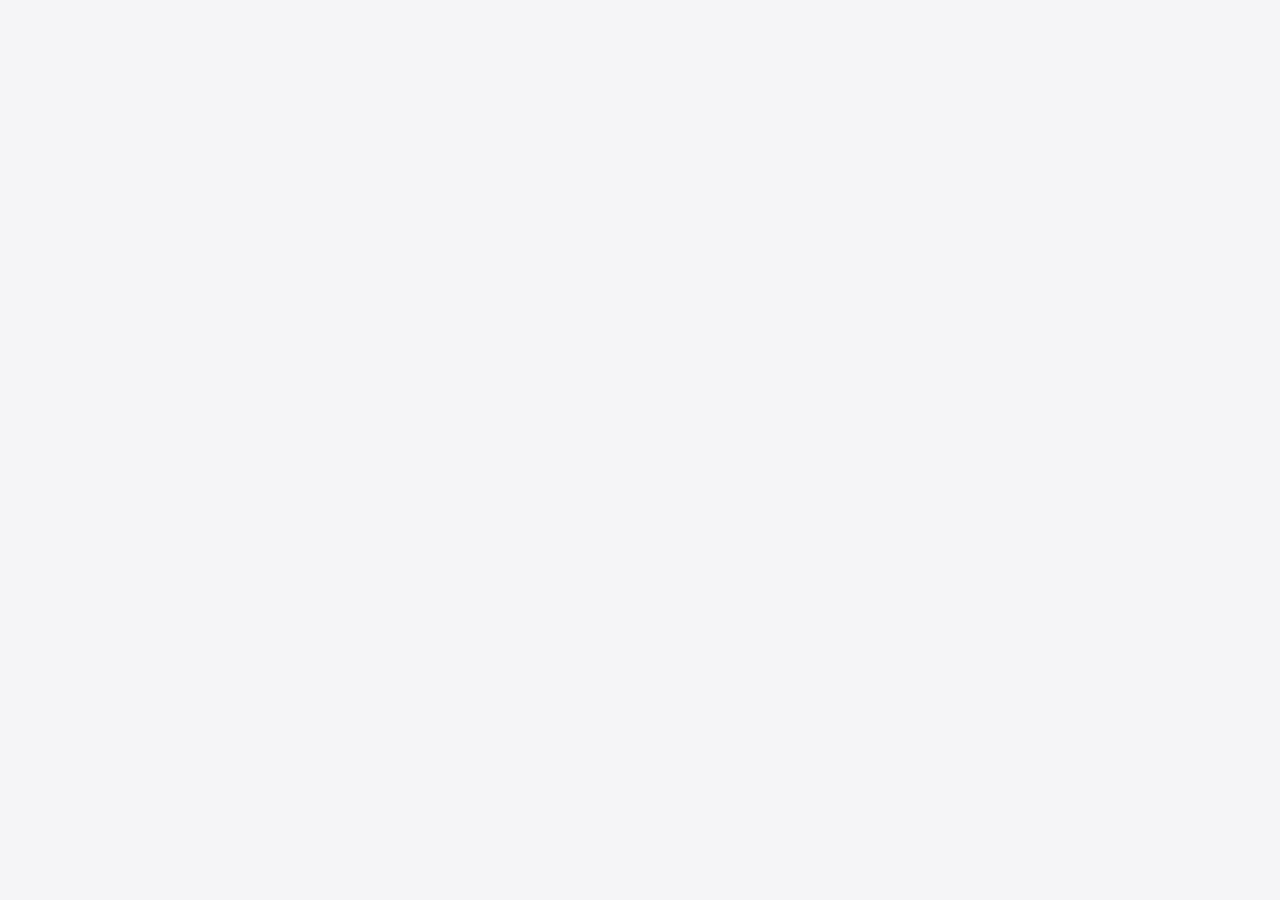
==== index.html @ ac8fd66a "Create index.html" ====
<!DOCTYPE html>
<html lang="ru">

<head>
  <meta charset="UTF-8">
  <meta name="viewport" content="width=device-width, initial-scale=1.0">
  <title>Коттеджные поселки</title>
  <link rel="stylesheet" href="styles.css">
</head>
<body>
  <header class="header">

  </header>
</body>
</html>
---- styles.css ----
@charset "UTF-8";
/*! normalize.css v8.0.1 | MIT License | github.com/necolas/normalize.css */
/* Document
   ========================================================================== */
/**
 * 1. Correct the line height in all browsers.
 * 2. Prevent adjustments of font size after orientation changes in iOS.
 */
html {
  line-height: 1.15; /* 1 */
  -webkit-text-size-adjust: 100%; /* 2 */
}

/* Sections
   ========================================================================== */
/**
 * Remove the margin in all browsers.
 */
body {
  margin: 0;
}

/**
 * Render the `main` element consistently in IE.
 */
main {
  display: block;
}

/**
 * Correct the font size and margin on `h1` elements within `section` and
 * `article` contexts in Chrome, Firefox, and Safari.
 */
h1 {
  font-size: 2em;
  margin: 0.67em 0;
}

/* Grouping content
   ========================================================================== */
/**
 * 1. Add the correct box sizing in Firefox.
 * 2. Show the overflow in Edge and IE.
 */
hr {
  box-sizing: content-box; /* 1 */
  height: 0; /* 1 */
  overflow: visible; /* 2 */
}

/**
 * 1. Correct the inheritance and scaling of font size in all browsers.
 * 2. Correct the odd `em` font sizing in all browsers.
 */
pre {
  font-family: monospace, monospace; /* 1 */
  font-size: 1em; /* 2 */
}

/* Text-level semantics
   ========================================================================== */
/**
 * Remove the gray background on active links in IE 10.
 */
a {
  background-color: transparent;
}

/**
 * 1. Remove the bottom border in Chrome 57-
 * 2. Add the correct text decoration in Chrome, Edge, IE, Opera, and Safari.
 */
abbr[title] {
  border-bottom: none; /* 1 */
  text-decoration: underline; /* 2 */
  -webkit-text-decoration: underline dotted;
  text-decoration: underline dotted; /* 2 */
}

/**
 * Add the correct font weight in Chrome, Edge, and Safari.
 */
b,
strong {
  font-weight: bolder;
}

/**
 * 1. Correct the inheritance and scaling of font size in all browsers.
 * 2. Correct the odd `em` font sizing in all browsers.
 */
code,
kbd,
samp {
  font-family: monospace, monospace; /* 1 */
  font-size: 1em; /* 2 */
}

/**
 * Add the correct font size in all browsers.
 */
small {
  font-size: 80%;
}

/**
 * Prevent `sub` and `sup` elements from affecting the line height in
 * all browsers.
 */
sub,
sup {
  font-size: 75%;
  line-height: 0;
  position: relative;
  vertical-align: baseline;
}

sub {
  bottom: -0.25em;
}

sup {
  top: -0.5em;
}

/* Embedded content
   ========================================================================== */
/**
 * Remove the border on images inside links in IE 10.
 */
img {
  border-style: none;
}

/* Forms
   ========================================================================== */
/**
 * 1. Change the font styles in all browsers.
 * 2. Remove the margin in Firefox and Safari.
 */
button,
input,
optgroup,
select,
textarea {
  font-family: inherit; /* 1 */
  font-size: 100%; /* 1 */
  line-height: 1.15; /* 1 */
  margin: 0; /* 2 */
}

/**
 * Show the overflow in IE.
 * 1. Show the overflow in Edge.
 */
button,
input { /* 1 */
  overflow: visible;
}

/**
 * Remove the inheritance of text transform in Edge, Firefox, and IE.
 * 1. Remove the inheritance of text transform in Firefox.
 */
button,
select { /* 1 */
  text-transform: none;
}

/**
 * Correct the inability to style clickable types in iOS and Safari.
 */
button,
[type=button],
[type=reset],
[type=submit] {
  -webkit-appearance: button;
}

/**
 * Remove the inner border and padding in Firefox.
 */
button::-moz-focus-inner,
[type=button]::-moz-focus-inner,
[type=reset]::-moz-focus-inner,
[type=submit]::-moz-focus-inner {
  border-style: none;
  padding: 0;
}

/**
 * Restore the focus styles unset by the previous rule.
 */
button:-moz-focusring,
[type=button]:-moz-focusring,
[type=reset]:-moz-focusring,
[type=submit]:-moz-focusring {
  outline: 1px dotted ButtonText;
}

/**
 * Correct the padding in Firefox.
 */
fieldset {
  padding: 0.35em 0.75em 0.625em;
}

/**
 * 1. Correct the text wrapping in Edge and IE.
 * 2. Correct the color inheritance from `fieldset` elements in IE.
 * 3. Remove the padding so developers are not caught out when they zero out
 *    `fieldset` elements in all browsers.
 */
legend {
  box-sizing: border-box; /* 1 */
  color: inherit; /* 2 */
  display: table; /* 1 */
  max-width: 100%; /* 1 */
  padding: 0; /* 3 */
  white-space: normal; /* 1 */
}

/**
 * Add the correct vertical alignment in Chrome, Firefox, and Opera.
 */
progress {
  vertical-align: baseline;
}

/**
 * Remove the default vertical scrollbar in IE 10+.
 */
textarea {
  overflow: auto;
}

/**
 * 1. Add the correct box sizing in IE 10.
 * 2. Remove the padding in IE 10.
 */
[type=checkbox],
[type=radio] {
  box-sizing: border-box; /* 1 */
  padding: 0; /* 2 */
}

/**
 * Correct the cursor style of increment and decrement buttons in Chrome.
 */
[type=number]::-webkit-inner-spin-button,
[type=number]::-webkit-outer-spin-button {
  height: auto;
}

/**
 * 1. Correct the odd appearance in Chrome and Safari.
 * 2. Correct the outline style in Safari.
 */
[type=search] {
  -webkit-appearance: textfield; /* 1 */
  outline-offset: -2px; /* 2 */
}

/**
 * Remove the inner padding in Chrome and Safari on macOS.
 */
[type=search]::-webkit-search-decoration {
  -webkit-appearance: none;
}

/**
 * 1. Correct the inability to style clickable types in iOS and Safari.
 * 2. Change font properties to `inherit` in Safari.
 */
::-webkit-file-upload-button {
  -webkit-appearance: button; /* 1 */
  font: inherit; /* 2 */
}

/* Interactive
   ========================================================================== */
/*
 * Add the correct display in Edge, IE 10+, and Firefox.
 */
details {
  display: block;
}

/*
 * Add the correct display in all browsers.
 */
summary {
  display: list-item;
}

/* Misc
   ========================================================================== */
/**
 * Add the correct display in IE 10+.
 */
template {
  display: none;
}

/**
 * Add the correct display in IE 10.
 */
[hidden] {
  display: none;
}

/* Century Gothic */
@font-face {
  font-family: "Century Gothic";
  src: url("../fonts/CenturyGothic/CenturyGothic.eot");
  src: local("Century Gothic"), local("CenturyGothic"), url("../fonts/CenturyGothic/CenturyGothic.woff2") format("woff2"), url("../fonts/CenturyGothic/CenturyGothic.woff") format("woff");
  font-weight: normal;
  font-style: normal;
}
@font-face {
  font-family: "Century Gothic";
  src: url("../fonts/CenturyGothic/CenturyGothic-Bold.eot");
  src: local("Century Gothic Bold"), local("CenturyGothic-Bold"), url("../fonts/CenturyGothic/CenturyGothic-Bold.woff2") format("woff2"), url("../fonts/CenturyGothic/CenturyGothic-Bold.woff") format("woff");
  font-weight: bold;
  font-style: normal;
}
@font-face {
  font-family: "Century Gothic";
  src: url("../fonts/CenturyGothic/CenturyGothic-BoldItalic.eot");
  src: local("Century Gothic Bold Italic"), local("CenturyGothic-BoldItalic"), url("../fonts/CenturyGothic/CenturyGothic-BoldItalic.woff2") format("woff2"), url("../fonts/CenturyGothic/CenturyGothic-BoldItalic.woff") format("woff");
  font-weight: bold;
  font-style: italic;
}
@font-face {
  font-family: "Century Gothic";
  src: url("../fonts/CenturyGothic/CenturyGothic-Italic.eot");
  src: local("Century Gothic Italic"), local("CenturyGothic-Italic"), url("../fonts/CenturyGothic/CenturyGothic-Italic.woff2") format("woff2"), url("../fonts/CenturyGothic/CenturyGothic-Italic.woff") format("woff");
  font-weight: normal;
  font-style: italic;
}
/* Inter */
@font-face {
  font-family: "Inter";
  src: url("../fonts/Inter/Inter-BoldItalic.eot");
  src: local("Inter Bold Italic"), local("Inter-BoldItalic"), url("../fonts/Inter/Inter-BoldItalic.woff2") format("woff2"), url("../fonts/Inter/Inter-BoldItalic.woff") format("woff");
  font-weight: bold;
  font-style: italic;
}
@font-face {
  font-family: "Inter";
  src: url("../fonts/Inter/Inter-MediumItalic.eot");
  src: local("Inter Medium Italic"), local("Inter-MediumItalic"), url("../fonts/Inter/Inter-MediumItalic.woff2") format("woff2"), url("../fonts/Inter/Inter-MediumItalic.woff") format("woff");
  font-weight: 500;
  font-style: italic;
}
@font-face {
  font-family: "Inter";
  src: url("../fonts/Inter/Inter-ThinItalicBETA.eot");
  src: local("Inter Thin Italic BETA"), local("Inter-ThinItalicBETA"), url("../fonts/Inter/Inter-ThinItalicBETA.woff2") format("woff2"), url("../fonts/Inter/Inter-ThinItalicBETA.woff") format("woff");
  font-weight: 100;
  font-style: italic;
}
@font-face {
  font-family: "Inter";
  src: url("../fonts/Inter/Inter-Regular.eot");
  src: local("Inter Regular"), local("Inter-Regular"), url("../fonts/Inter/Inter-Regular.woff2") format("woff2"), url("../fonts/Inter/Inter-Regular.woff") format("woff");
  font-weight: normal;
  font-style: normal;
}
@font-face {
  font-family: "Inter";
  src: url("../fonts/Inter/Inter-Black.eot");
  src: local("Inter Black"), local("Inter-Black"), url("../fonts/Inter/Inter-Black.woff2") format("woff2"), url("../fonts/Inter/Inter-Black.woff") format("woff");
  font-weight: 900;
  font-style: normal;
}
@font-face {
  font-family: "Inter";
  src: url("../fonts/Inter/Inter-BlackItalic.eot");
  src: local("Inter Black Italic"), local("Inter-BlackItalic"), url("../fonts/Inter/Inter-BlackItalic.woff2") format("woff2"), url("../fonts/Inter/Inter-BlackItalic.woff") format("woff");
  font-weight: 900;
  font-style: italic;
}
@font-face {
  font-family: "Inter";
  src: url("../fonts/Inter/Inter-LightBETA.eot");
  src: local("Inter Light BETA"), local("Inter-LightBETA"), url("../fonts/Inter/Inter-LightBETA.woff2") format("woff2"), url("../fonts/Inter/Inter-LightBETA.woff") format("woff");
  font-weight: 300;
  font-style: normal;
}
@font-face {
  font-family: "Inter";
  src: url("../fonts/Inter/Inter-SemiBold.eot");
  src: local("Inter Semi Bold"), local("Inter-SemiBold"), url("../fonts/Inter/Inter-SemiBold.woff2") format("woff2"), url("../fonts/Inter/Inter-SemiBold.woff") format("woff");
  font-weight: 600;
  font-style: normal;
}
@font-face {
  font-family: "Inter";
  src: url("../fonts/Inter/Inter-ExtraBoldItalic.eot");
  src: local("Inter Extra Bold Italic"), local("Inter-ExtraBoldItalic"), url("../fonts/Inter/Inter-ExtraBoldItalic.woff2") format("woff2"), url("../fonts/Inter/Inter-ExtraBoldItalic.woff") format("woff");
  font-weight: 800;
  font-style: italic;
}
@font-face {
  font-family: "Inter";
  src: url("../fonts/Inter/Inter-Bold.eot");
  src: local("Inter Bold"), local("Inter-Bold"), url("../fonts/Inter/Inter-Bold.woff2") format("woff2"), url("../fonts/Inter/Inter-Bold.woff") format("woff");
  font-weight: bold;
  font-style: normal;
}
@font-face {
  font-family: "Inter";
  src: url("../fonts/Inter/Inter-ExtraLightItalicBETA.eot");
  src: local("Inter Extra Light Italic BETA"), local("Inter-ExtraLightItalicBETA"), url("../fonts/Inter/Inter-ExtraLightItalicBETA.woff2") format("woff2"), url("../fonts/Inter/Inter-ExtraLightItalicBETA.woff") format("woff");
  font-weight: 200;
  font-style: italic;
}
@font-face {
  font-family: "Inter";
  src: url("../fonts/Inter/Inter-ExtraLightBETA.eot");
  src: local("Inter Extra Light BETA"), local("Inter-ExtraLightBETA"), url("../fonts/Inter/Inter-ExtraLightBETA.woff2") format("woff2"), url("../fonts/Inter/Inter-ExtraLightBETA.woff") format("woff");
  font-weight: 200;
  font-style: normal;
}
@font-face {
  font-family: "Inter";
  src: url("../fonts/Inter/Inter-ExtraBold.eot");
  src: local("Inter Extra Bold"), local("Inter-ExtraBold"), url("../fonts/Inter/Inter-ExtraBold.woff2") format("woff2"), url("../fonts/Inter/Inter-ExtraBold.woff") format("woff");
  font-weight: 800;
  font-style: normal;
}
@font-face {
  font-family: "Inter";
  src: url("../fonts/Inter/Inter-ThinBETA.eot");
  src: local("Inter Thin BETA"), local("Inter-ThinBETA"), url("../fonts/Inter/Inter-ThinBETA.woff2") format("woff2"), url("../fonts/Inter/Inter-ThinBETA.woff") format("woff");
  font-weight: 100;
  font-style: normal;
}
@font-face {
  font-family: "Inter";
  src: url("../fonts/Inter/Inter-LightItalicBETA.eot");
  src: local("Inter Light Italic BETA"), local("Inter-LightItalicBETA"), url("../fonts/Inter/Inter-LightItalicBETA.woff2") format("woff2"), url("../fonts/Inter/Inter-LightItalicBETA.woff") format("woff");
  font-weight: 300;
  font-style: italic;
}
@font-face {
  font-family: "Inter";
  src: url("../fonts/Inter/Inter-Italic.eot");
  src: local("Inter Italic"), local("Inter-Italic"), url("../fonts/Inter/Inter-Italic.woff2") format("woff2"), url("../fonts/Inter/Inter-Italic.woff") format("woff");
  font-weight: normal;
  font-style: italic;
}
@font-face {
  font-family: "Inter";
  src: url("../fonts/Inter/Inter-SemiBoldItalic.eot");
  src: local("Inter Semi Bold Italic"), local("Inter-SemiBoldItalic"), url("../fonts/Inter/Inter-SemiBoldItalic.woff2") format("woff2"), url("../fonts/Inter/Inter-SemiBoldItalic.woff") format("woff");
  font-weight: 600;
  font-style: italic;
}
@font-face {
  font-family: "Inter";
  src: url("../fonts/Inter/Inter-Medium.eot");
  src: local("Inter Medium"), local("Inter-Medium"), url("../fonts/Inter/Inter-Medium.woff2") format("woff2"), url("../fonts/Inter/Inter-Medium.woff") format("woff");
  font-weight: 500;
  font-style: normal;
}
/* Roboto */
@font-face {
  font-family: "Roboto";
  src: url("../fonts/Roboto/Roboto-BlackItalic.eot");
  src: local("Roboto Black Italic"), local("Roboto-BlackItalic"), url("../fonts/Roboto/Roboto-BlackItalic.woff2") format("woff2"), url("../fonts/Roboto/Roboto-BlackItalic.woff") format("woff");
  font-weight: 900;
  font-style: italic;
}
@font-face {
  font-family: "Roboto";
  src: url("../fonts/Roboto/Roboto-Bold.eot");
  src: local("Roboto Bold"), local("Roboto-Bold"), url("../fonts/Roboto/Roboto-Bold.woff2") format("woff2"), url("../fonts/Roboto/Roboto-Bold.woff") format("woff");
  font-weight: bold;
  font-style: normal;
}
@font-face {
  font-family: "Roboto";
  src: url("../fonts/Roboto/Roboto-BoldItalic.eot");
  src: local("Roboto Bold Italic"), local("Roboto-BoldItalic"), url("../fonts/Roboto/Roboto-BoldItalic.woff2") format("woff2"), url("../fonts/Roboto/Roboto-BoldItalic.woff") format("woff");
  font-weight: bold;
  font-style: italic;
}
@font-face {
  font-family: "Roboto";
  src: url("../fonts/Roboto/Roboto-LightItalic.eot");
  src: local("Roboto Light Italic"), local("Roboto-LightItalic"), url("../fonts/Roboto/Roboto-LightItalic.woff2") format("woff2"), url("../fonts/Roboto/Roboto-LightItalic.woff") format("woff");
  font-weight: 300;
  font-style: italic;
}
@font-face {
  font-family: "Roboto";
  src: url("../fonts/Roboto/Roboto-Regular.eot");
  src: local("Roboto"), local("Roboto-Regular"), url("../fonts/Roboto/Roboto-Regular.woff2") format("woff2"), url("../fonts/Roboto/Roboto-Regular.woff") format("woff");
  font-weight: normal;
  font-style: normal;
}
@font-face {
  font-family: "Roboto";
  src: url("../fonts/Roboto/Roboto-ThinItalic.eot");
  src: local("Roboto Thin Italic"), local("Roboto-ThinItalic"), url("../fonts/Roboto/Roboto-ThinItalic.woff2") format("woff2"), url("../fonts/Roboto/Roboto-ThinItalic.woff") format("woff");
  font-weight: 100;
  font-style: italic;
}
@font-face {
  font-family: "Roboto";
  src: url("../fonts/Roboto/Roboto-Black.eot");
  src: local("Roboto Black"), local("Roboto-Black"), url("../fonts/Roboto/Roboto-Black.woff2") format("woff2"), url("../fonts/Roboto/Roboto-Black.woff") format("woff");
  font-weight: 900;
  font-style: normal;
}
@font-face {
  font-family: "Roboto";
  src: url("../fonts/Roboto/Roboto-MediumItalic.eot");
  src: local("Roboto Medium Italic"), local("Roboto-MediumItalic"), url("../fonts/Roboto/Roboto-MediumItalic.woff2") format("woff2"), url("../fonts/Roboto/Roboto-MediumItalic.woff") format("woff");
  font-weight: 500;
  font-style: italic;
}
@font-face {
  font-family: "Roboto";
  src: url("../fonts/Roboto/Roboto-Thin.eot");
  src: local("Roboto Thin"), local("Roboto-Thin"), url("../fonts/Roboto/Roboto-Thin.woff2") format("woff2"), url("../fonts/Roboto/Roboto-Thin.woff") format("woff");
  font-weight: 100;
  font-style: normal;
}
@font-face {
  font-family: "Roboto";
  src: url("../fonts/Roboto/Roboto-Light.eot");
  src: local("Roboto Light"), local("Roboto-Light"), url("../fonts/Roboto/Roboto-Light.woff2") format("woff2"), url("../fonts/Roboto/Roboto-Light.woff") format("woff");
  font-weight: 300;
  font-style: normal;
}
@font-face {
  font-family: "Roboto";
  src: url("../fonts/Roboto/Roboto-Italic.eot");
  src: local("Roboto Italic"), local("Roboto-Italic"), url("../fonts/Roboto/Roboto-Italic.woff2") format("woff2"), url("../fonts/Roboto/Roboto-Italic.woff") format("woff");
  font-weight: normal;
  font-style: italic;
}
@font-face {
  font-family: "Roboto";
  src: url("../fonts/Roboto/Roboto-Medium.eot");
  src: local("Roboto Medium"), local("Roboto-Medium"), url("../fonts/Roboto/Roboto-Medium.woff2") format("woff2"), url("../fonts/Roboto/Roboto-Medium.woff") format("woff");
  font-weight: 500;
  font-style: normal;
}
/* RobotoFlex */
@font-face {
  font-family: "Roboto Flex";
  src: url("../fonts/RobotoFlex/RobotoFlex-Regular.eot");
  src: local("Roboto Flex Regular"), local("RobotoFlex-Regular"), url("../fonts/RobotoFlex/RobotoFlex-Regular.woff2") format("woff2"), url("../fonts/RobotoFlex/RobotoFlex-Regular.woff") format("woff");
  font-weight: normal;
  font-style: normal;
  font-display: swap;
}
:root {
  --black: #050505;
  --black-2: #232323;
  --dark: #5d5d5d;
  --gray: #717171;
  --gray-2: #8c8c8c;
  --gray-3: #969696;
  --arrow: #d9d9d9;
  --background: #f5f5f7;
  --white: #fff;
  --green: #3c9939;
  --light-green: #46a642;
  --star: #fcaa34;
}

:root {
  --font-family: "Roboto Flex", sans-serif;
  --second-family: "Roboto", sans-serif;
  --third-family: "Inter", sans-serif;
  --font3: "Century Gothic", sans-serif;
}

.container {
  margin: 0 auto;
  padding: 0 15px;
  max-width: 1230px;
}

@media (max-width: 1024px) {
  .container {
    max-width: 854px;
  }
}
@media (max-width: 768px) {
  .container {
    max-width: 570px;
  }
}
@media (max-width: 450px) {
  .container {
    padding: 0 16px;
  }
}
html, body, div, span, object, iframe,
h1, h2, h3, h4, h5, h6, p, blockquote, pre,
abbr, address, cite, code,
del, dfn, em, img, ins, kbd, q, samp,
small, strong, sub, sup, var,
b, i,
dl, dt, dd, ol, ul, li,
fieldset, form, label, legend,
table, caption, tbody, tfoot, thead, tr, th, td,
article, aside, canvas, details, figcaption, figure,
footer, header, hgroup, menu, nav, section, summary,
time, mark, audio, video {
  margin: 0;
  padding: 0;
  border: 0;
  outline: 0;
  font-size: 100%;
  vertical-align: baseline;
  background: transparent;
  list-style: none;
}

body {
  line-height: 1;
}

article, aside, details, figcaption, figure,
footer, header, hgroup, menu, nav, section {
  display: block;
}

nav ul {
  list-style: none;
}

blockquote, q {
  quotes: none;
}

blockquote:before, blockquote:after,
q:before, q:after {
  content: "";
  content: none;
}

a {
  margin: 0;
  padding: 0;
  font-size: 100%;
  vertical-align: baseline;
  background: transparent;
  text-decoration: none;
  cursor: pointer;
}

button {
  padding: 0;
  margin: 0;
  outline: none;
  border: none;
  background-color: transparent;
  color: transparent;
  cursor: pointer;
}

/* change colours to suit your needs */
ins {
  background-color: #ff9;
  color: #000;
  text-decoration: none;
}

/* change colours to suit your needs */
mark {
  background-color: #ff9;
  color: #000;
  font-style: italic;
  font-weight: bold;
}

del {
  text-decoration: line-through;
}

abbr[title], dfn[title] {
  border-bottom: 1px dotted;
  cursor: help;
}

table {
  border-collapse: collapse;
  border-spacing: 0;
}

/* change border colour to suit your needs */
hr {
  display: block;
  height: 1px;
  border: 0;
  border-top: 1px solid #cccccc;
  margin: 1em 0;
  padding: 0;
}

input, select {
  vertical-align: middle;
  background-color: inherit;
  border: none;
}

::-webkit-scrollbar {
  width: 0;
}

html {
  box-sizing: border-box;
  height: 100%;
}

*,
*::before,
*::after {
  box-sizing: inherit;
}

body {
  position: relative;
  font-family: var(--font-family);
  background-color: var(--background);
}

img {
  max-width: 100%;
}

a {
  color: var(--black);
}

button {
  font-family: var(--font-family);
}

.btn-global {
  display: flex;
  justify-content: center;
  align-items: center;
  gap: 0px;
  gap: 8px;
  padding: 10px 20px;
  font-family: var(--font-family);
  font-weight: 500;
  font-size: 16px;
  line-height: 137%;
  border: 1px solid var(--green);
  border-radius: 8px;
  color: var(--white);
  background-color: var(--green);
  transition: all 0.3s ease-in-out;
}
.btn-global:hover {
  color: var(--green);
  background-color: var(--white);
}

.main-title {
  font-family: var(--font-family);
  font-weight: 600;
  font-size: 32px;
  line-height: 125%;
  color: var(--black);
}

.sectio-title {
  font-family: var(--font-family);
  font-weight: 600;
  font-size: 24px;
  line-height: 133%;
  color: var(--black-2);
}

.main-descr {
  font-family: var(--font-family);
  font-weight: 500;
  font-size: 18px;
  line-height: 144%;
  color: var(--black-2);
}

@media (max-width: 768px) {
  .main-title {
    font-size: 28px;
  }
}
.header {
  margin-bottom: 24px;
}

.header-top {
  padding: 7px 0;
  background-color: var(--black);
}
.header-top__content {
  display: flex;
  justify-content: space-between;
  align-items: center;
}
.header-top__link {
  display: flex;
  justify-content: center;
  align-items: center;
  gap: 8px;
  font-weight: 400;
  font-size: 12px;
  line-height: 138%;
  color: var(--arrow);
}
.header-top__link .span {
  color: var(--gray-3);
  opacity: 0.99;
}
.header-top__links {
  display: flex;
  justify-content: center;
  align-items: center;
  gap: 0px;
}
.header-top__social {
  display: flex;
  justify-content: center;
  align-items: center;
  gap: 12px;
  margin-right: 24px;
}
.header-top__tel {
  margin-right: 32px;
  font-weight: 500;
  font-size: 13px;
  line-height: 123%;
  color: var(--white);
}
.header-top__btn {
  padding: 4px 12px;
  border: none;
  font-weight: 500;
  font-size: 13px;
  line-height: 138%;
  color: var(--white);
  background-color: var(--black-2);
  opacity: 0.55;
}

.header-bottom {
  padding: 18px 0;
  background-color: var(--white);
}
.header-bottom__content {
  display: flex;
  justify-content: space-between;
  align-items: center;
}
.header-bottom__nav {
  display: flex;
  justify-content: center;
  align-items: center;
  gap: 0px;
}
.header-bottom__logo {
  margin-right: 32px;
}
.header-bottom__btn {
  margin-right: 24px;
}
.header-bottom__btn svg {
  stroke: var(--white);
  transition: all 0.3s ease-in-out;
}
.header-bottom__btn:hover svg {
  stroke: var(--green);
}
.header-bottom__links {
  display: flex;
  justify-content: center;
  align-items: center;
  gap: 21px;
}
.header-bottom__links a {
  font-weight: 500;
  font-size: 15px;
  line-height: 133%;
  color: var(--black);
}
.header-bottom__social {
  display: flex;
  justify-content: center;
  align-items: center;
  gap: 18px;
}
.header-bottom__social a {
  font-weight: 500;
  font-size: 15px;
  line-height: 133%;
  color: var(--black);
}

.header-mobile {
  display: none;
}

@media (max-width: 1100px) {
  .header-bottom__content {
    margin-bottom: 70px;
  }
  .header-bottom__nav {
    position: relative;
  }
  .header-bottom__btn {
    margin-right: 0;
  }
  .header-bottom__links {
    position: absolute;
    top: 78px;
    left: 0;
  }
  .header-bottom__links a {
    white-space: nowrap;
  }
}
@media (max-width: 1024px) {
  .header-top__links {
    position: relative;
    margin-bottom: 50px;
  }
  .header-top__tel {
    margin-right: 0;
  }
  .header-top__btn {
    position: absolute;
    top: 33px;
    right: 0;
  }
}
@media (max-width: 768px) {
  .header-top {
    display: none;
  }
  .header-bottom {
    display: none;
  }
  .header-mobile {
    display: block;
    padding: 15px 0;
    background-color: var(--white);
  }
  .header-mobile__content {
    display: flex;
    justify-content: space-between;
    align-items: center;
  }
  .header-mobile__btn {
    display: flex;
    justify-content: center;
    align-items: center;
    gap: 0px;
    padding: 6px 3px;
  }
  .header-mobile__logo {
    width: 130px;
    height: 30px;
  }
  .header-mobile__social {
    display: flex;
    justify-content: center;
    align-items: center;
    gap: 10px;
  }
}
@media (max-width: 450px) {
  .header {
    margin-bottom: 17px;
  }
}
.footer {
  padding-bottom: 162px;
}

.footer-content {
  padding: 52px 52px;
  border-radius: 20px;
  background-color: var(--white);
}
.footer-content__top {
  display: flex;
  flex-direction: row;
  justify-content: space-between;
  margin-bottom: 90px;
  gap: 62px;
}
.footer-content__link {
  font-weight: 500;
  font-size: 18px;
  line-height: 122%;
  color: var(--black);
}
.footer-content__links {
  display: flex;
}
.footer-content__columns {
  display: flex;
  gap: 99px;
  margin-right: 53px;
}
.footer-content__column {
  display: flex;
  flex-direction: column;
  gap: 28px;
}
.footer-content__column-link {
  font-weight: 400;
  font-size: 16px;
  line-height: 125%;
  color: var(--dark);
}
.footer-content__column-list {
  display: flex;
  flex-direction: column;
  gap: 8px;
}
.footer-content__column-item:first-child {
  margin-bottom: 6px;
}
.footer-content__nav {
  margin-right: 103px;
}
.footer-content__nav-list {
  display: flex;
  flex-direction: column;
  gap: 14px;
}
.footer-content__connection {
  width: 218px;
  margin-left: auto;
}
.footer-content__connection-tel {
  display: block;
  margin-bottom: 8px;
  font-weight: 600;
  font-size: 22px;
  line-height: 127%;
  color: var(--green);
}
.footer-content__connection-social {
  display: flex;
  justify-content: space-between;
  align-items: center;
  gap: 4px;
  margin-bottom: 18px;
}
.footer-content__connection-item__link {
  display: flex;
  justify-content: center;
  align-items: center;
  gap: 0px;
  gap: 8px;
  padding: 8px 12px;
  border-radius: 8px;
  font-weight: 400;
  font-size: 14px;
  line-height: 143%;
  color: var(--dark);
  background-color: var(--background);
}
.footer-content__address {
  display: flex;
  align-items: self-start;
  gap: 20px;
  font-weight: 400;
  font-size: 13px;
  line-height: 138%;
  color: var(--dark);
}
.footer-content__address svg {
  min-width: 16px;
}
.footer-content__bottom {
  display: flex;
  justify-content: space-between;
  align-items: center;
}
.footer-content__bottom-descr {
  font-weight: 400;
  font-size: 14px;
  line-height: 143%;
  color: var(--gray-3);
}
.footer-content__bottom-links {
  display: flex;
  justify-content: center;
  align-items: center;
  gap: 0px;
  gap: 24px;
}

@media (max-width: 1100px) {
  .footer-content__top {
    flex-direction: column;
    gap: 20px;
  }
  .footer-content__nav {
    margin-right: 0;
  }
}
@media (max-width: 768px) {
  .footer-content {
    padding: 24px 20px;
  }
  .footer-content__top {
    margin-bottom: 32px;
  }
  .footer-content__links {
    flex-direction: column;
    gap: 32px;
  }
  .footer-content__connection {
    width: 100%;
  }
  .footer-content__connection-social {
    display: grid;
    grid-template-columns: repeat(2, 1fr);
    gap: 8px;
  }
  .footer-content__bottom-descr.off {
    display: none;
  }
  .footer-content__bottom-links {
    flex-direction: column;
    align-items: start;
    gap: 2px;
  }
}
@media (max-width: 450px) {
  .footer {
    padding-bottom: 15px;
  }
  .footer-content__top {
    gap: 47px;
  }
  .footer-content__links {
    gap: 29px;
  }
  .footer-content__columns {
    gap: 62px;
    margin-right: 0;
  }
  .footer-content__column {
    gap: 32px;
  }
  .footer-content__address {
    font-size: 14px;
    line-height: 129%;
  }
}
.main-header {
  margin-bottom: 29px;
}
.main-header__nav {
  display: flex;
  align-items: center;
  gap: 10px;
  margin-bottom: 14px;
}
.main-header__nav-link {
  font-family: var(--font-family);
  font-weight: 400;
  font-size: 12px;
  line-height: 133%;
  color: var(--gray-2);
}
.main-header__nav-line {
  display: block;
  width: 10px;
  height: 1px;
  background-color: var(--arrow);
}
.main-header__title {
  margin-bottom: 32px;
}

.installmentPlan-hero {
  padding-bottom: 52px;
}
.installmentPlan-hero__container {
  padding: 102px 15px;
  border-radius: 20px;
  background-color: var(--white);
}
.installmentPlan-hero__descr {
  margin-bottom: 16px;
  font-weight: 400;
  font-size: 16px;
  line-height: 162%;
  text-align: center;
  color: var(--black-2);
}
.installmentPlan-hero__img {
  margin-bottom: 29px;
}
.installmentPlan-hero__trade {
  display: none;
}
.installmentPlan-hero__content {
  max-width: 530px;
  margin: auto;
}
.installmentPlan-hero__content-devices__selector {
  display: grid;
  grid-template-columns: repeat(4, 1fr);
  gap: 0px;
  margin-bottom: 18px;
}
.installmentPlan-hero__content-devices__selector-device {
  display: flex;
  justify-content: center;
  align-items: center;
  gap: 0px;
  flex-direction: column;
  gap: 11px;
}
.installmentPlan-hero__content-devices__selector-device svg {
  stroke: var(--gray-3);
  transition: all 0.3s ease-in-out;
}
.installmentPlan-hero__content-devices__selector-device__descr {
  font-family: var(--third-family);
  font-weight: 500;
  font-size: 14px;
  line-height: 157%;
  text-align: center;
  color: var(--gray-3);
  transition: all 0.3s ease-in-out;
}
.installmentPlan-hero__content-devices__selector-device.active svg {
  stroke: var(--green);
}
.installmentPlan-hero__content-devices__selector-device.active p {
  color: var(--green);
}
.installmentPlan-hero__content-devices__underline {
  position: relative;
  display: block;
  margin-bottom: 28px;
  width: 100%;
  height: 1px;
  background-color: var(--arrow);
}
.installmentPlan-hero__content-devices__underline .moving-line {
  position: absolute;
  height: 100%;
  width: 25%; /* Ширина одной секции */
  left: 0;
  background-color: var(--gray-3);
  transition: 0.3s ease;
}
.installmentPlan-hero__content-devices__forms {
  position: relative;
}
.installmentPlan-hero__content-devices__forms-form {
  position: absolute;
  width: 100%;
  opacity: 0;
  pointer-events: none;
  transition: all 0.3s ease-in-out;
}
.installmentPlan-hero__content-devices__forms-form.active {
  opacity: 1;
  pointer-events: all;
}
.installmentPlan-hero__content-devices__forms-form__selects {
  display: flex;
  justify-content: center;
  align-items: center;
  gap: 16px;
  flex-direction: column;
  margin-bottom: 32px;
}
.installmentPlan-hero__content-devices__forms-form__selects-label {
  position: relative;
  width: 100%;
}
.installmentPlan-hero__content-devices__forms-form__selects-label select {
  -webkit-appearance: none;
  -moz-appearance: none;
  width: 100%;
  padding: 13px 17px;
  border-radius: 8px;
  border: 1px solid var(--arrow);
}
.installmentPlan-hero__content-devices__forms-form__selects-label select::-moz-placeholder {
  font-family: var(--second-family);
  font-weight: 400;
  font-size: 14px;
  line-height: 143%;
  color: var(--black);
}
.installmentPlan-hero__content-devices__forms-form__selects-label select::placeholder {
  font-family: var(--second-family);
  font-weight: 400;
  font-size: 14px;
  line-height: 143%;
  color: var(--black);
}
.installmentPlan-hero__content-devices__forms-form__selects-label::before {
  content: "";
  position: absolute;
  width: 16px;
  height: 16px;
  top: 50%;
  right: 17px;
  transform: translateY(-50%);
  background-image: url(./img/installmentPlan/arrow.svg);
}
.installmentPlan-hero__content-devices__forms-form__descr {
  margin-bottom: 24px;
  font-family: var(--font-family);
  font-weight: 400;
  font-size: 12px;
  line-height: 133%;
  color: var(--gray-2);
}
.installmentPlan-hero__content-devices__forms-form__btn {
  width: 100%;
}

.howWorks {
  padding-bottom: 52px;
}
.howWorks__content {
  display: grid;
  grid-template-columns: repeat(3, 1fr);
  gap: 16px;
}
.howWorks__content-item {
  padding: 30px 30px;
  border-radius: 20px;
  background-color: var(--white);
}
.howWorks__content-item svg {
  margin-bottom: 17px;
}
.howWorks__content-item__title {
  margin-bottom: 8px;
  font-weight: 400;
  font-size: 16px;
  line-height: 150%;
  color: var(--black-2);
}
.howWorks__content-item__descr {
  font-weight: 400;
  font-size: 14px;
  line-height: 143%;
  color: var(--gray-2);
}

.questions {
  padding-bottom: 52px;
}
.questions__content {
  padding: 32px 24px 24px 24px;
  border-radius: 20px;
  background-color: var(--white);
}
.questions__content-title {
  margin-bottom: 32px;
}
.questions__content-faq__item {
  height: 72px;
  overflow: hidden;
  transition: all 0.3s ease-in-out;
}
.questions__content-faq__item:not(:last-child) {
  border-bottom: 1px solid var(--arrow);
}
.questions__content-faq__item-header {
  display: flex;
  justify-content: space-between;
  align-items: center;
  padding: 24px 0;
}
.questions__content-faq__item-header__title {
  font-weight: 500;
  font-size: 18px;
  line-height: 133%;
  color: var(--black-2);
}
.questions__content-faq__item-header__arrow svg {
  stroke: var(--gray);
  transition: all 0.3s ease-in-out;
}
.questions__content-faq__item-answer__descr {
  font-weight: 400;
  font-size: 16px;
  line-height: 162%;
  color: var(--gray-2);
}
.questions__content-faq__item.active {
  height: 114px;
}
.questions__content-faq__item.active svg {
  stroke: var(--green);
  transform: rotate(180deg);
}

.installmentPlan__pop-app {
  position: absolute;
  padding: 100px 16px 0 16px;
  top: 0;
  left: 0;
  width: 100%;
  height: 100%;
  background-color: rgba(0, 0, 0, 0.5);
  opacity: 0;
  z-index: -100;
  pointer-events: none;
  transition: all 0.3s ease-in-out;
}
.installmentPlan__pop-app.active {
  opacity: 1;
  z-index: 100;
  pointer-events: all;
}
.installmentPlan__pop-app__container {
  position: relative;
  margin: auto;
  max-width: 500px;
  padding: 61px 50px;
  border-radius: 20px;
  background-color: var(--white);
}
.installmentPlan__pop-app__closed {
  position: absolute;
  top: 12px;
  right: 16px;
}
.installmentPlan__pop-app__content-title {
  margin-bottom: 24px;
  font-weight: 500;
  font-size: 24px;
  line-height: 125%;
  color: #1d2023;
}
.installmentPlan__pop-app__content-descr1 {
  margin-bottom: 24px;
  font-weight: 400;
  font-size: 14px;
  line-height: 129%;
  color: var(--gray-2);
}
.installmentPlan__pop-app__content-descr1 span {
  font-weight: 500;
  font-size: 14px;
  line-height: 129%;
  color: var(--black-2);
}
.installmentPlan__pop-app__content-descr2 {
  margin-bottom: 24px;
  font-weight: 400;
  font-size: 16px;
  line-height: 137%;
  color: var(--black-2);
}
.installmentPlan__pop-app__content-form {
  display: flex;
  justify-content: center;
  align-items: center;
  gap: 20px;
  flex-direction: column;
  margin-bottom: 16px;
}
.installmentPlan__pop-app__content-form label {
  width: 100%;
}
.installmentPlan__pop-app__content-form label input {
  padding: 13px 17px;
  width: 100%;
  border-radius: 8px;
  border: 1px solid var(--gray-3);
  font-family: var(--second-family);
  font-weight: 400;
  font-size: 16px;
  line-height: 137%;
  color: var(--gray-3);
}
.installmentPlan__pop-app__content-form label input ::-moz-placeholder {
  font-family: var(--second-family);
  font-weight: 400;
  font-size: 16px;
  line-height: 137%;
  color: var(--gray-3);
}
.installmentPlan__pop-app__content-form label input ::placeholder {
  font-family: var(--second-family);
  font-weight: 400;
  font-size: 16px;
  line-height: 137%;
  color: var(--gray-3);
}
.installmentPlan__pop-app__content-form label input:focus {
  outline: none;
}
.installmentPlan__pop-app__content-form__checkbox {
  position: relative;
  padding-left: 32px;
}
.installmentPlan__pop-app__content-form__checkbox-descr {
  font-weight: 400;
  font-size: 12px;
  line-height: 150%;
  color: var(--gray-2);
}
.installmentPlan__pop-app__content-form__checkbox-descr a {
  font-weight: 400;
  font-size: 12px;
  line-height: 150%;
  color: var(--gray-2);
  text-decoration: underline;
}
.installmentPlan__pop-app__content-form__checkbox input {
  position: absolute;
  opacity: 0;
  z-index: -1;
}
.installmentPlan__pop-app__content-form__checkbox span {
  position: absolute;
  top: 0;
  left: 0;
  width: 20px;
  height: 20px;
  background-image: url(./img/installmentPlan/check-off.png);
}
.installmentPlan__pop-app__content-form__checkbox input[type=checkbox]:checked + .installmentPlan__pop-app__content-form__checkbox-custom {
  background-image: url(./img/installmentPlan/check-on.png);
}
.installmentPlan__pop-app__content-form__btn {
  width: 100%;
}
.installmentPlan__pop-app__content-btn {
  width: 100%;
  border: none;
  color: var(--dark);
  background-color: var(--background);
}

@media (max-width: 768px) {
  .installmentPlan-hero__container {
    padding: 24px;
  }
  .installmentPlan-hero__trade {
    margin-bottom: 32px;
    display: block;
  }
  .installmentPlan-hero__trade-devices__selector {
    display: grid;
    grid-template-columns: repeat(2, 1fr);
    gap: 0px;
    margin-bottom: 18px;
  }
  .installmentPlan-hero__trade-devices__selector-device {
    display: flex;
    justify-content: center;
    align-items: center;
    gap: 0px;
    flex-direction: column;
    gap: 11px;
  }
  .installmentPlan-hero__trade-devices__selector-device svg {
    stroke: var(--gray-3);
    transition: all 0.3s ease-in-out;
  }
  .installmentPlan-hero__trade-devices__selector-device__descr {
    font-family: var(--third-family);
    font-weight: 500;
    font-size: 14px;
    line-height: 157%;
    text-align: center;
    color: var(--gray-3);
    transition: all 0.3s ease-in-out;
  }
  .installmentPlan-hero__trade-devices__selector-device.active svg {
    stroke: var(--green);
  }
  .installmentPlan-hero__trade-devices__selector-device.active p {
    color: var(--green);
  }
  .installmentPlan-hero__trade-devices__underline {
    position: relative;
    display: block;
    margin-bottom: 28px;
    width: 100%;
    height: 1px;
    background-color: var(--arrow);
  }
  .installmentPlan-hero__trade-devices__underline .trade-moving-line {
    position: absolute;
    height: 100%;
    width: 50%; /* Ширина одной секции */
    left: 0;
    background-color: var(--gray-3);
    transition: 0.3s ease;
  }
  .installmentPlan-hero__trade-devices__forms {
    position: relative;
  }
  .installmentPlan-hero__trade-devices__forms-form {
    position: absolute;
    width: 100%;
    opacity: 0;
    pointer-events: none;
    transition: all 0.3s ease-in-out;
  }
  .installmentPlan-hero__trade-devices__forms-form.active {
    opacity: 1;
    pointer-events: all;
  }
  .installmentPlan-hero__trade-devices__forms-form__selects {
    display: flex;
    justify-content: center;
    align-items: center;
    gap: 16px;
    flex-direction: column;
    margin-bottom: 32px;
  }
  .installmentPlan-hero__trade-devices__forms-form__selects-label {
    position: relative;
    width: 100%;
  }
  .installmentPlan-hero__trade-devices__forms-form__selects-label select {
    -webkit-appearance: none;
    -moz-appearance: none;
    width: 100%;
    padding: 13px 17px;
    border-radius: 8px;
    border: 1px solid var(--arrow);
  }
  .installmentPlan-hero__trade-devices__forms-form__selects-label select::-moz-placeholder {
    font-family: var(--second-family);
    font-weight: 400;
    font-size: 14px;
    line-height: 143%;
    color: var(--black);
  }
  .installmentPlan-hero__trade-devices__forms-form__selects-label select::placeholder {
    font-family: var(--second-family);
    font-weight: 400;
    font-size: 14px;
    line-height: 143%;
    color: var(--black);
  }
  .installmentPlan-hero__trade-devices__forms-form__selects-label::before {
    content: "";
    position: absolute;
    width: 16px;
    height: 16px;
    top: 50%;
    right: 17px;
    transform: translateY(-50%);
    background-image: url(./img/installmentPlan/arrow.svg);
  }
  .installmentPlan-hero__trade-devices__forms-form__benefit {
    display: flex;
    justify-content: space-between;
    align-items: center;
    margin-bottom: 24px;
    padding: 24px 17px;
    border-radius: 8px;
    border: 1px solid rgba(70, 166, 66, 0.4);
    background-color: rgba(60, 153, 57, 0.08);
  }
  .installmentPlan-hero__trade-devices__forms-form__benefit-descr {
    font-family: var(--second-family);
    font-weight: 400;
    font-size: 16px;
    line-height: 125%;
    color: var(--black);
  }
  .installmentPlan-hero__trade-devices__forms-form__descr {
    margin-bottom: 24px;
    font-family: var(--font-family);
    font-weight: 400;
    font-size: 12px;
    line-height: 133%;
    color: var(--gray-2);
  }
  .installmentPlan-hero__trade-devices__forms-form__btn {
    width: 100%;
  }
  .howWorks__content {
    display: grid;
    grid-template-columns: repeat(1, 1fr);
    gap: 16px;
  }
  .questions__content-faq__item {
    height: 100px;
  }
  .questions__content-faq__item.active {
    height: 190px;
  }
}
@media (max-width: 450px) {
  .main-header {
    margin-bottom: 51px;
  }
  .main-header__nav {
    margin-bottom: 21px;
  }
  .main-header__title {
    margin-bottom: 24px;
  }
  .installmentPlan-hero {
    padding-bottom: 27px;
  }
  .installmentPlan-hero__container {
    padding: 28px 24px;
  }
  .installmentPlan-hero__trade .installmentPlan-hero__descr {
    margin-bottom: 52px;
  }
  .installmentPlan-hero__img {
    margin-bottom: 44px;
  }
  .howWorks {
    padding-bottom: 28px;
  }
  .questions {
    padding-bottom: 70px;
  }
  .questions__content-faq__item {
    height: 96px;
  }
  .questions__content-faq__item.active {
    height: 215px;
  }
  .installmentPlan__pop-app__container {
    padding: 50px 20px;
  }
}/*# sourceMappingURL=styles.css.map */
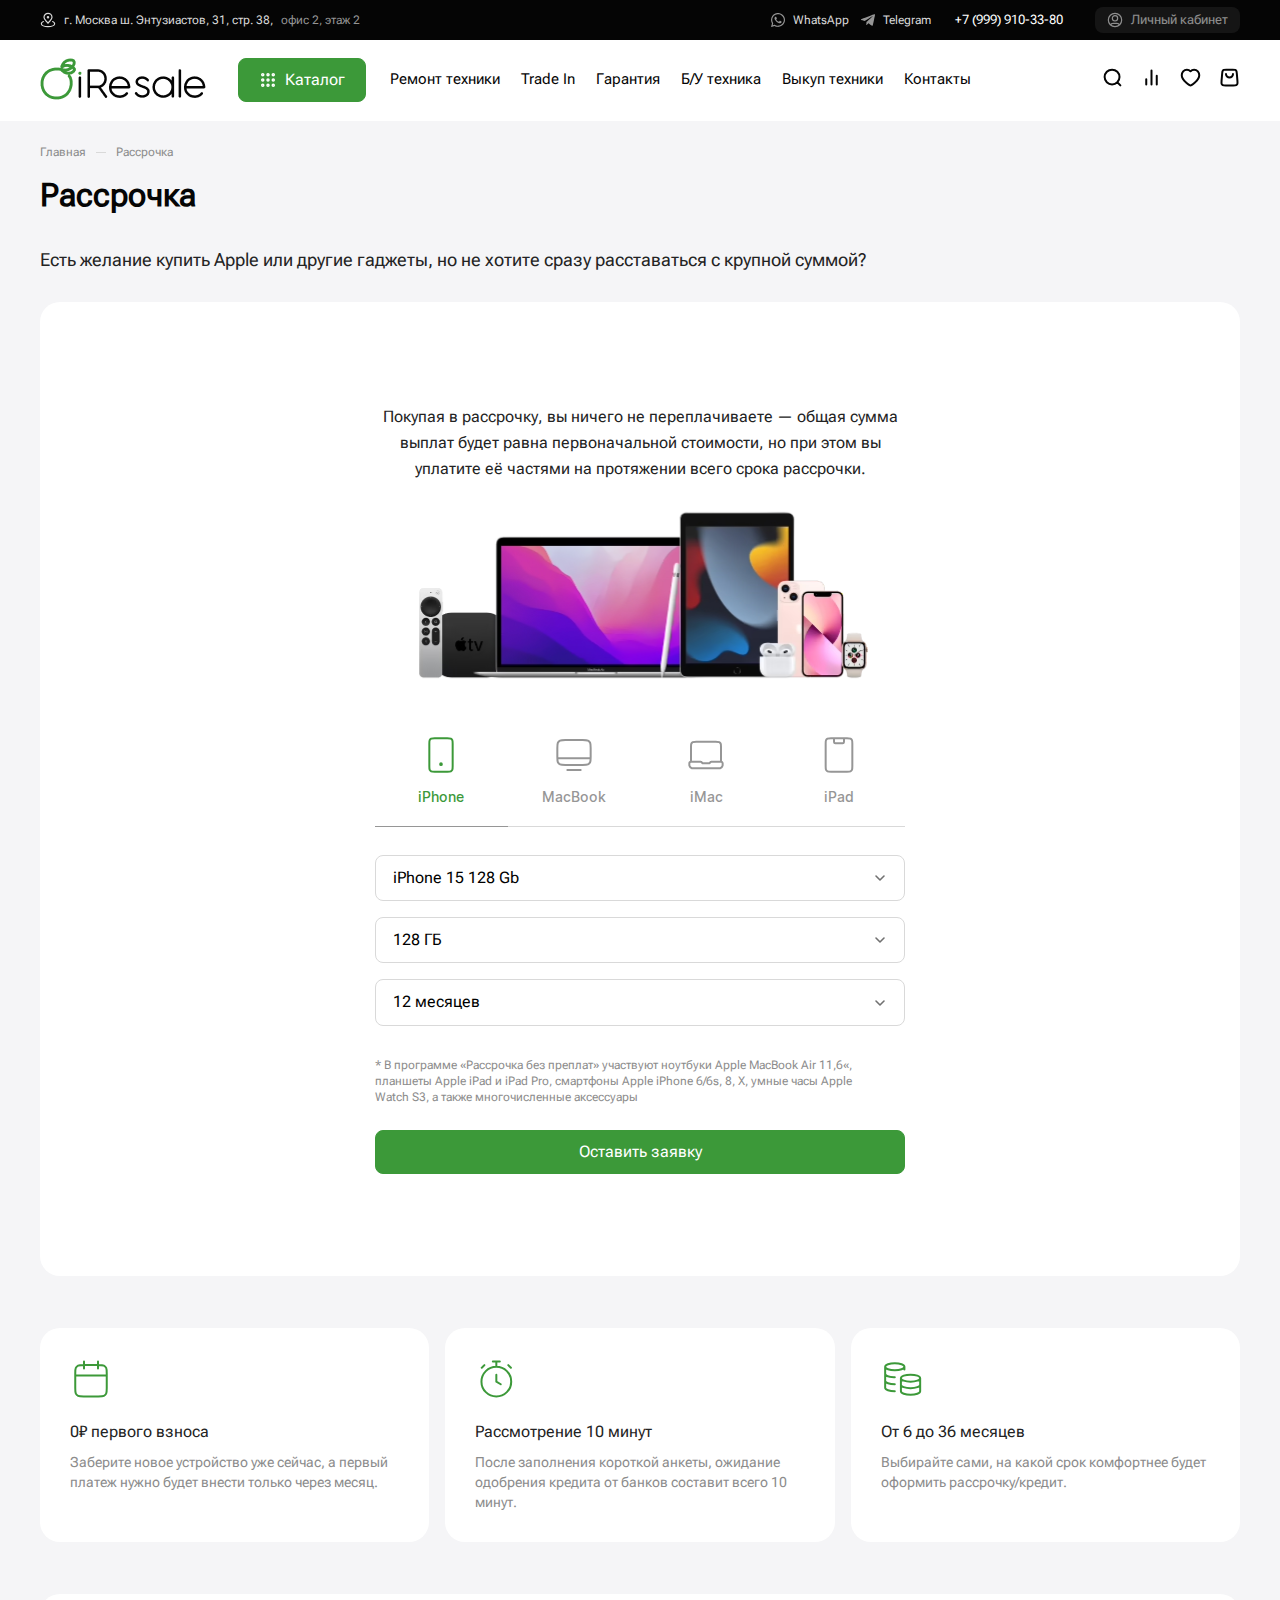
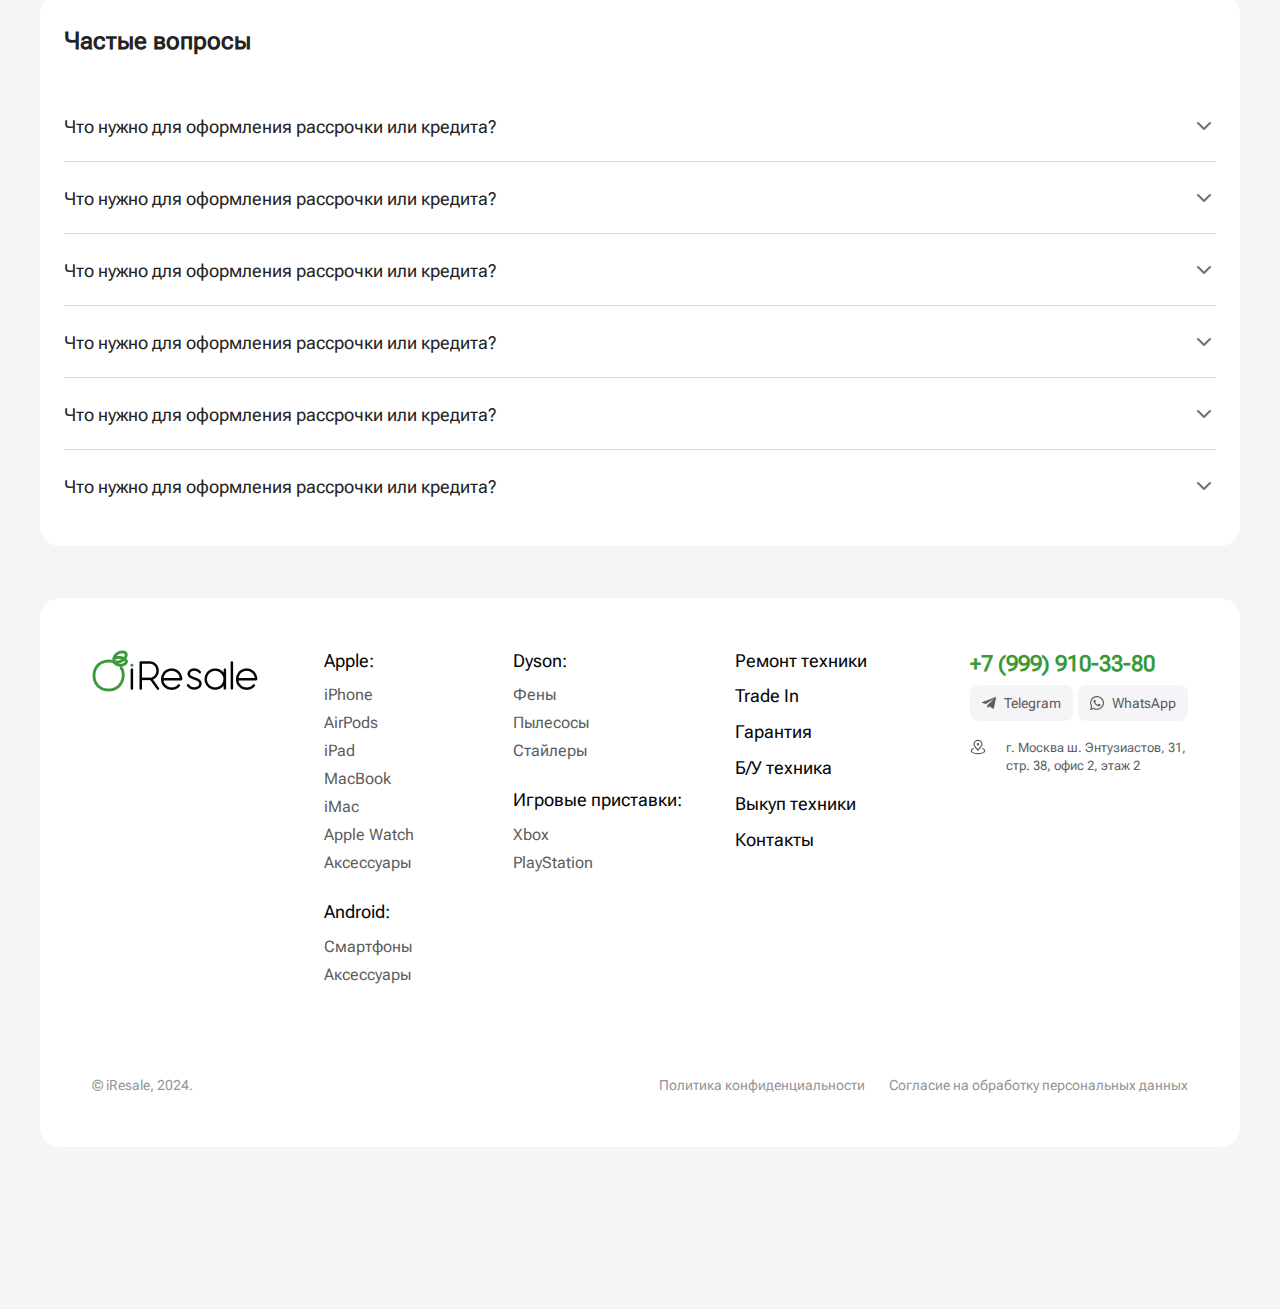
==== commit 3095dc41: "Rename installmentPlan.html to index.html" ====
--- a/index.html
+++ b/index.html
@@ -4,12 +4,873 @@
 <head>
   <meta charset="UTF-8">
   <meta name="viewport" content="width=device-width, initial-scale=1.0">
-  <title>Коттеджные поселки</title>
+  <title>Расссрочка</title>
   <link rel="stylesheet" href="styles.css">
 </head>
 <body>
   <header class="header">
-
+    <div class="header-top">
+      <div class="container">
+        <div class="header-top__content">
+          <div class="header-top__location">
+            <a class="header-top__link">
+              <svg width="16" height="16" viewBox="0 0 16 16" fill="none" xmlns="http://www.w3.org/2000/svg">
+                <g clip-path="url(#clip0_178_2029)">
+                  <path d="M3.33398 9.52424C2.09974 10.0687 1.33398 10.8274 1.33398 11.6667C1.33398 13.3235 4.31875 14.6667 8.00065 14.6667C11.6826 14.6667 14.6673 13.3235 14.6673 11.6667C14.6673 10.8274 13.9016 10.0687 12.6673 9.52424M12.0007 5.33333C12.0007 8.04247 9.00065 9.33333 8.00065 11.3333C7.00065 9.33333 4.00065 8.04247 4.00065 5.33333C4.00065 3.12419 5.79151 1.33333 8.00065 1.33333C10.2098 1.33333 12.0007 3.12419 12.0007 5.33333ZM8.66732 5.33333C8.66732 5.70152 8.36884 6 8.00065 6C7.63246 6 7.33398 5.70152 7.33398 5.33333C7.33398 4.96514 7.63246 4.66667 8.00065 4.66667C8.36884 4.66667 8.66732 4.96514 8.66732 5.33333Z" stroke="#D9D9D9" stroke-width="1.2" stroke-linecap="round" stroke-linejoin="round" />
+                </g>
+                <defs>
+                  <clipPath id="clip0_178_2029">
+                    <rect width="16" height="16" fill="white" />
+                  </clipPath>
+                </defs>
+              </svg>
+              г. Москва ш. Энтузиастов, 31, стр. 38,
+              <span class="span">
+                офис 2, этаж 2
+              </span>
+            </a>
+          </div>
+          <div class="header-top__links">
+            <ul class="header-top__social">
+              <li class="header-top__item">
+                <a href="#" class="header-top__link">
+                  <svg width="14" height="14" viewBox="0 0 14 14" fill="none" xmlns="http://www.w3.org/2000/svg">
+                    <path fill-rule="evenodd" clip-rule="evenodd" d="M6.19494 0.0418574C4.8608 0.206205 3.595 0.752756 2.56183 1.61057C2.29747 1.83006 1.80305 2.32894 1.59871 2.58237C0.76694 3.61393 0.221315 4.93424 0.0853492 6.24438C0.0357604 6.72235 0.0657956 7.62736 0.146447 8.08416C0.274368 8.80893 0.477069 9.41953 0.809541 10.0816L0.97927 10.4196L0.489635 12.1994C0.220346 13.1783 0 13.9869 0 13.9965C0 14.006 0.0627421 13.9956 0.13946 13.9733C0.216177 13.9511 1.0438 13.7338 1.97865 13.4905L3.67842 13.0482L3.96045 13.1794C4.7253 13.5351 5.36661 13.7267 6.14016 13.8305C6.62063 13.8949 7.44227 13.8949 7.92718 13.8303C10.2131 13.5261 12.189 12.1402 13.2382 10.1052C13.8023 9.0111 14.0305 7.99726 13.9968 6.73581C13.9673 5.63573 13.747 4.76428 13.2529 3.79251C12.3061 1.93047 10.5584 0.590891 8.49218 0.143439C7.83974 0.0021651 6.86661 -0.0408861 6.19494 0.0418574ZM8.02994 1.25074C8.8935 1.40994 9.53563 1.66737 10.2613 2.14526C11.4301 2.91498 12.3088 4.1476 12.6518 5.49866C12.9038 6.49123 12.884 7.61859 12.5977 8.57302C11.9931 10.5896 10.3321 12.1269 8.26481 12.5833C7.70765 12.7063 6.8063 12.7404 6.23898 12.6598C5.48261 12.5525 4.7635 12.3052 4.09897 11.9238C3.87075 11.7929 3.86165 11.7904 3.73079 11.822C3.65698 11.8398 3.16837 11.9664 2.645 12.1034C2.12164 12.2404 1.68905 12.3481 1.68373 12.3428C1.67839 12.3375 1.80047 11.8741 1.95499 11.3131C2.10954 10.752 2.23673 10.2733 2.23769 10.2492C2.23863 10.2251 2.16262 10.0805 2.06879 9.92794C0.685378 7.67812 1.04759 4.72976 2.93708 2.85984C3.87897 1.9277 5.06529 1.35778 6.40046 1.19597C6.76159 1.15222 7.65918 1.18239 8.02994 1.25074ZM4.29086 3.79902C4.12107 3.88264 3.81083 4.24714 3.68112 4.51541C3.42163 5.05212 3.43206 5.72601 3.70954 6.35008C4.05757 7.13279 4.94127 8.237 5.7608 8.91314C6.35583 9.40411 6.84702 9.68931 7.57486 9.96649C8.26614 10.2297 8.40818 10.2623 8.86669 10.263C9.23102 10.2635 9.28158 10.2568 9.49238 10.1798C9.78081 10.0744 10.1039 9.8659 10.2784 9.67255C10.4374 9.49652 10.5321 9.24326 10.5595 8.92129C10.5894 8.56858 10.6061 8.58836 10.0421 8.30744C9.30636 7.94101 8.96819 7.79582 8.85049 7.79582C8.73129 7.79582 8.70169 7.82193 8.43516 8.16223C8.08739 8.60623 8.00701 8.68372 7.89421 8.68372C7.76432 8.68372 7.14012 8.3858 6.80768 8.16515C6.51881 7.9734 6.17471 7.67672 5.95516 7.43009C5.63067 7.06556 5.28478 6.55292 5.28478 6.43647C5.28478 6.4018 5.39518 6.23015 5.53012 6.05508C5.78975 5.71821 5.87198 5.58368 5.87198 5.49598C5.87198 5.44618 5.33129 4.11472 5.23889 3.93696C5.15076 3.76739 5.0714 3.73605 4.73032 3.73608C4.47034 3.73608 4.39747 3.74653 4.29086 3.79902Z" fill="#969696" />
+                  </svg>
+                  WhatsApp
+                </a>
+              </li>
+              <li class="header-top__item">
+                <a href="#" class="header-top__link">
+                    <svg width="14" height="12" viewBox="0 0 14 12" fill="none" xmlns="http://www.w3.org/2000/svg">
+                      <path fill-rule="evenodd" clip-rule="evenodd" d="M13.057 0.232682C12.9111 0.286353 3.82433 3.76488 1.26955 4.74506C0.878488 4.89509 0.484336 5.0572 0.393643 5.10528C-0.0984306 5.3663 -0.132495 5.70075 0.310207 5.92439C0.355389 5.94723 1.13312 6.19565 2.03852 6.47649L3.68465 6.98707L7.41929 4.65026C9.47332 3.365 11.1958 2.29895 11.247 2.28124C11.376 2.23666 11.4843 2.24104 11.5362 2.29296C11.5765 2.33324 11.5761 2.3432 11.5313 2.41377C11.5045 2.45608 10.1394 3.69516 8.49775 5.1673C6.85613 6.63944 5.50913 7.8535 5.50445 7.86522C5.49974 7.87694 5.44388 8.61434 5.38032 9.50385L5.26476 11.1212H5.32229C5.35395 11.1212 5.44322 11.1024 5.52069 11.0793C5.67723 11.0329 5.67452 11.0352 6.7932 9.96424C7.1511 9.62162 7.45645 9.34128 7.47178 9.34128C7.48712 9.34128 8.21712 9.86706 9.09404 10.5097C9.97093 11.1523 10.7562 11.7094 10.839 11.7477C11.0558 11.848 11.3064 11.8583 11.4648 11.7736C11.6074 11.6972 11.7233 11.5451 11.7948 11.3402C11.8237 11.2574 12.3316 8.92848 12.9235 6.16484C13.9087 1.56438 13.9996 1.11809 14 0.879908C14.0003 0.654819 13.991 0.601313 13.9307 0.482854C13.8882 0.399335 13.8156 0.314064 13.7448 0.264227C13.5828 0.150259 13.3145 0.137964 13.057 0.232682Z" fill="#969696" />
+                    </svg>
+                    Telegram
+                </a>
+              </li>
+            </ul>
+            <a href="#" class="header-top__tel">
+              +7 (999) 910-33-80
+            </a>
+            <button class="btn-global header-top__btn">
+              <svg width="16" height="16" viewBox="0 0 16 16" fill="none" xmlns="http://www.w3.org/2000/svg">
+                <g clip-path="url(#clip0_178_2034)">
+                  <path d="M3.54485 12.9589C3.9504 12.0035 4.89727 11.3333 6.00065 11.3333H10.0007C11.104 11.3333 12.0509 12.0035 12.4565 12.9589M10.6673 6.33333C10.6673 7.80609 9.47341 9 8.00065 9C6.52789 9 5.33398 7.80609 5.33398 6.33333C5.33398 4.86057 6.52789 3.66667 8.00065 3.66667C9.47341 3.66667 10.6673 4.86057 10.6673 6.33333ZM14.6673 8C14.6673 11.6819 11.6826 14.6667 8.00065 14.6667C4.31875 14.6667 1.33398 11.6819 1.33398 8C1.33398 4.3181 4.31875 1.33333 8.00065 1.33333C11.6826 1.33333 14.6673 4.3181 14.6673 8Z" stroke="white" stroke-width="1.2" stroke-linecap="round" stroke-linejoin="round" />
+                </g>
+                <defs>
+                  <clipPath id="clip0_178_2034">
+                    <rect width="16" height="16" fill="white" />
+                  </clipPath>
+                </defs>
+              </svg>
+              Личный кабинет
+            </button>
+          </div>
+        </div>
+      </div>
+    </div>
+    <div class="header-bottom">
+      <div class="container">
+        <div class="header-bottom__content">
+          <nav class="header-bottom__nav">
+            <a href="#" class="header-bottom__logo">
+              <img src="./img/header/logo.png" alt="logo" class="header-logo">
+            </a>
+            <button class="btn-global header-bottom__btn">
+              <svg width="18" height="18" viewBox="0 0 18 18" fill="none" xmlns="http://www.w3.org/2000/svg">
+                <path d="M9 4.5C9.41421 4.5 9.75 4.16421 9.75 3.75C9.75 3.33579 9.41421 3 9 3C8.58579 3 8.25 3.33579 8.25 3.75C8.25 4.16421 8.58579 4.5 9 4.5Z" stroke="" stroke-width="2" stroke-linecap="round" stroke-linejoin="round" />
+                <path d="M9 9.75C9.41421 9.75 9.75 9.41421 9.75 9C9.75 8.58579 9.41421 8.25 9 8.25C8.58579 8.25 8.25 8.58579 8.25 9C8.25 9.41421 8.58579 9.75 9 9.75Z" stroke="" stroke-width="2" stroke-linecap="round" stroke-linejoin="round" />
+                <path d="M9 15C9.41421 15 9.75 14.6642 9.75 14.25C9.75 13.8358 9.41421 13.5 9 13.5C8.58579 13.5 8.25 13.8358 8.25 14.25C8.25 14.6642 8.58579 15 9 15Z" stroke="" stroke-width="2" stroke-linecap="round" stroke-linejoin="round" />
+                <path d="M14.25 4.5C14.6642 4.5 15 4.16421 15 3.75C15 3.33579 14.6642 3 14.25 3C13.8358 3 13.5 3.33579 13.5 3.75C13.5 4.16421 13.8358 4.5 14.25 4.5Z" stroke="" stroke-width="2" stroke-linecap="round" stroke-linejoin="round" />
+                <path d="M14.25 9.75C14.6642 9.75 15 9.41421 15 9C15 8.58579 14.6642 8.25 14.25 8.25C13.8358 8.25 13.5 8.58579 13.5 9C13.5 9.41421 13.8358 9.75 14.25 9.75Z" stroke="" stroke-width="2" stroke-linecap="round" stroke-linejoin="round" />
+                <path d="M14.25 15C14.6642 15 15 14.6642 15 14.25C15 13.8358 14.6642 13.5 14.25 13.5C13.8358 13.5 13.5 13.8358 13.5 14.25C13.5 14.6642 13.8358 15 14.25 15Z" stroke="" stroke-width="2" stroke-linecap="round" stroke-linejoin="round" />
+                <path d="M3.75 4.5C4.16421 4.5 4.5 4.16421 4.5 3.75C4.5 3.33579 4.16421 3 3.75 3C3.33579 3 3 3.33579 3 3.75C3 4.16421 3.33579 4.5 3.75 4.5Z" stroke="" stroke-width="2" stroke-linecap="round" stroke-linejoin="round" />
+                <path d="M3.75 9.75C4.16421 9.75 4.5 9.41421 4.5 9C4.5 8.58579 4.16421 8.25 3.75 8.25C3.33579 8.25 3 8.58579 3 9C3 9.41421 3.33579 9.75 3.75 9.75Z" stroke="" stroke-width="2" stroke-linecap="round" stroke-linejoin="round" />
+                <path d="M3.75 15C4.16421 15 4.5 14.6642 4.5 14.25C4.5 13.8358 4.16421 13.5 3.75 13.5C3.33579 13.5 3 13.8358 3 14.25C3 14.6642 3.33579 15 3.75 15Z" stroke="" stroke-width="2" stroke-linecap="round" stroke-linejoin="round" />
+              </svg>
+              Каталог
+            </button>
+            <ul class="header-bottom__links">
+              <li class="header-bottom__item">
+                <a href="#" class="header-bottom__link">
+                  Ремонт техники
+                </a>
+              </li>
+              <li class="header-bottom__item">
+                <a href="#" class="header-bottom__link">
+                  Trade In
+                </a>
+              </li>
+              <li class="header-bottom__item">
+                <a href="#" class="header-bottom__link">
+                  Гарантия
+                </a>
+              </li>
+              <li class="header-bottom__item">
+                <a href="#" class="header-bottom__link">
+                  Б/У техника
+                </a>
+              </li>
+              <li class="header-bottom__item">
+                <a href="#" class="header-bottom__link">
+                  Выкуп техники
+                </a>
+              </li>
+              <li class="header-bottom__item">
+                <a href="#" class="header-bottom__link">
+                  Контакты
+                </a>
+              </li>
+            </ul>
+          </nav>
+          <ul class="header-bottom__social">
+            <li class="header-bottom__item">
+              <a href="#" class="header-bottom__link">
+                <svg width="21" height="21" viewBox="0 0 21 21" fill="none" xmlns="http://www.w3.org/2000/svg">
+                  <path d="M18.375 18.375L15.3126 15.3125M17.5 10.0625C17.5 14.1701 14.1701 17.5 10.0625 17.5C5.95488 17.5 2.625 14.1701 2.625 10.0625C2.625 5.95488 5.95488 2.625 10.0625 2.625C14.1701 2.625 17.5 5.95488 17.5 10.0625Z" stroke="#050505" stroke-width="2" stroke-linecap="round" stroke-linejoin="round" />
+                </svg>
+              </a>
+            </li>
+            <li class="header-bottom__item">
+              <a href="#" class="header-bottom__link">
+                <svg width="21" height="21" viewBox="0 0 21 21" fill="none" xmlns="http://www.w3.org/2000/svg">
+                  <path d="M15.75 17.5V8.75M10.5 17.5V3.5M5.25 17.5V12.25" stroke="#050505" stroke-width="2" stroke-linecap="round" stroke-linejoin="round" />
+                </svg>
+              </a>
+            </li>
+            <li class="header-bottom__item">
+              <a href="#" class="header-bottom__link">
+                <svg width="21" height="21" viewBox="0 0 21 21" fill="none" xmlns="http://www.w3.org/2000/svg">
+                  <path d="M14.0972 2.625C17.1792 2.625 19.25 5.55844 19.25 8.295C19.25 13.837 10.6556 18.375 10.5 18.375C10.3444 18.375 1.75 13.837 1.75 8.295C1.75 5.55844 3.82083 2.625 6.90278 2.625C8.67222 2.625 9.82917 3.52078 10.5 4.30828C11.1708 3.52078 12.3278 2.625 14.0972 2.625Z" stroke="#050505" stroke-width="2" stroke-linecap="round" stroke-linejoin="round" />
+                </svg>
+              </a>
+            </li>
+            <li class="header-bottom__item">
+              <a href="#" class="header-bottom__link">
+                <svg width="21" height="21" viewBox="0 0 21 21" fill="none" xmlns="http://www.w3.org/2000/svg">
+                  <path d="M13.9993 7C13.9993 7.92826 13.6305 8.8185 12.9741 9.47487C12.3178 10.1313 11.4275 10.5 10.4993 10.5C9.57102 10.5 8.68078 10.1313 8.0244 9.47487C7.36802 8.8185 6.99927 7.92826 6.99927 7M3.17834 6.47621L2.56584 13.8262C2.43426 15.4052 2.36847 16.1946 2.63537 16.8037C2.86987 17.3387 3.27617 17.7803 3.78994 18.0584C4.37469 18.375 5.1669 18.375 6.75133 18.375H14.2472C15.8316 18.375 16.6239 18.375 17.2086 18.0584C17.7224 17.7803 18.1287 17.3387 18.3632 16.8037C18.6301 16.1946 18.5643 15.4052 18.4327 13.8262L17.8202 6.47621C17.707 5.11766 17.6504 4.43838 17.3495 3.92425C17.0846 3.47151 16.6901 3.10853 16.2169 2.88212C15.6796 2.625 14.998 2.625 13.6347 2.625L7.36383 2.625C6.00057 2.625 5.31894 2.625 4.7816 2.88211C4.30842 3.10853 3.91393 3.47151 3.64901 3.92425C3.34816 4.43838 3.29155 5.11766 3.17834 6.47621Z" stroke="#050505" stroke-width="2" stroke-linecap="round" stroke-linejoin="round" />
+                </svg>
+              </a>
+            </li>
+          </ul>
+        </div>
+      </div>
+    </div>
+
+    <div class="header-mobile">
+      <div class="container">
+        <div class="header-mobile__content">
+          <button class="header-mobile__btn">
+            <svg width="20" height="14" viewBox="0 0 20 14" fill="none" xmlns="http://www.w3.org/2000/svg">
+              <path d="M1 7H13M1 1H19M1 13H19" stroke="#10100F" stroke-width="2" stroke-linecap="round" stroke-linejoin="round" />
+            </svg>
+          </button>
+          <a href="#" class="header-mobile__logo">
+            <img src="./img/header/logo.png" alt="logo">
+          </a>
+          <ul class="header-mobile__social">
+            <li class="header-mobile__social-item">
+              <a href="#" class="header-mobile__social-item__link">
+                <svg width="24" height="24" viewBox="0 0 24 24" fill="none" xmlns="http://www.w3.org/2000/svg">
+                  <path d="M21 21L17.5001 17.5M20 11.5C20 16.1944 16.1944 20 11.5 20C6.80558 20 3 16.1944 3 11.5C3 6.80558 6.80558 3 11.5 3C16.1944 3 20 6.80558 20 11.5Z" stroke="#10100F" stroke-width="2" stroke-linecap="round" stroke-linejoin="round" />
+                </svg>
+              </a>
+            </li>
+            <li class="header-mobile__social-item">
+              <a href="#" class="header-mobile__social-item__link">
+                <svg width="24" height="24" viewBox="0 0 24 24" fill="none" xmlns="http://www.w3.org/2000/svg">
+                  <path d="M15.9996 8C15.9996 9.06087 15.5782 10.0783 14.828 10.8284C14.0779 11.5786 13.0605 12 11.9996 12C10.9387 12 9.92131 11.5786 9.17116 10.8284C8.42102 10.0783 7.99959 9.06087 7.99959 8M3.63281 7.40138L2.93281 15.8014C2.78243 17.6059 2.70724 18.5082 3.01227 19.2042C3.28027 19.8157 3.74462 20.3204 4.33177 20.6382C5.00006 21 5.90545 21 7.71623 21H16.283C18.0937 21 18.9991 21 19.6674 20.6382C20.2546 20.3204 20.7189 19.8157 20.9869 19.2042C21.2919 18.5082 21.2167 17.6059 21.0664 15.8014L20.3664 7.40138C20.237 5.84875 20.1723 5.07243 19.8285 4.48486C19.5257 3.96744 19.0748 3.5526 18.5341 3.29385C17.92 3 17.141 3 15.583 3L8.41623 3C6.85821 3 6.07921 3 5.4651 3.29384C4.92433 3.5526 4.47349 3.96744 4.17071 4.48486C3.82689 5.07243 3.76219 5.84875 3.63281 7.40138Z" stroke="#050505" stroke-width="2" stroke-linecap="round" stroke-linejoin="round" />
+                </svg>
+              </a>
+            </li>
+          </ul>
+        </div>
+      </div>
+    </div>
   </header>
+
+  <main class="main">
+
+    <div class="main-header">
+      <div class="container">
+        <div class="main-header__nav">
+          <a href="#" class="main-header__nav-link">
+            Главная
+          </a>
+          <span class="main-header__nav-line"></span>
+          <a href="#" class="main-header__nav-link">
+            Рассрочка
+          </a>
+        </div>
+        <h1 class="main-title main-header__title">
+          Рассрочка
+        </h1>
+        <p class="main-descr main-header__descr">
+          Есть желание купить Apple или другие гаджеты, но не хотите сразу расставаться с крупной суммой?
+        </p>
+      </div>
+    </div>
+
+    <section class="installmentPlan-hero">
+      <div class="container">
+        <div class="installmentPlan-hero__container">
+          <div class="installmentPlan-hero__trade">
+            <p class="installmentPlan-hero__descr">
+              Меняйтесь с лёгкостью. Сдайте своё устройство и получите выгоду в виде скидки на новое устройство или наличными на руки.
+            </p>
+            <div class="installmentPlan-hero__trade-devices">
+              <div class="installmentPlan-hero__trade-devices__selector">
+                <div class="installmentPlan-hero__trade-devices__selector-device active" data-target="trade-iphone">
+                  <svg width="40" height="40" viewBox="0 0 40 40" fill="none" xmlns="http://www.w3.org/2000/svg">
+                    <path d="M20.0007 29.1666H20.0173M13.6673 36.6666H26.334C28.2008 36.6666 29.1342 36.6666 29.8473 36.3033C30.4745 35.9838 30.9844 35.4738 31.304 34.8466C31.6673 34.1336 31.6673 33.2002 31.6673 31.3333V8.66665C31.6673 6.7998 31.6673 5.86638 31.304 5.15334C30.9844 4.52614 30.4745 4.0162 29.8473 3.69662C29.1342 3.33331 28.2008 3.33331 26.334 3.33331H13.6673C11.8005 3.33331 10.8671 3.33331 10.154 3.69662C9.52681 4.0162 9.01687 4.52614 8.6973 5.15334C8.33398 5.86638 8.33398 6.79981 8.33398 8.66665V31.3333C8.33398 33.2002 8.33398 34.1336 8.6973 34.8466C9.01687 35.4738 9.52681 35.9838 10.154 36.3033C10.8671 36.6666 11.8005 36.6666 13.6673 36.6666ZM20.834 29.1666C20.834 29.6269 20.4609 30 20.0007 30C19.5404 30 19.1673 29.6269 19.1673 29.1666C19.1673 28.7064 19.5404 28.3333 20.0007 28.3333C20.4609 28.3333 20.834 28.7064 20.834 29.1666Z" stroke="" stroke-width="2" stroke-linecap="round" stroke-linejoin="round" />
+                  </svg>
+                  <p class="installmentPlan-hero__trade-devices__selector-device__descr">
+                    iPhone
+                  </p>
+                </div>
+                <div class="installmentPlan-hero__trade-devices__selector-device" data-target="trade-watch">
+                  <svg width="41" height="40" viewBox="0 0 41 40" fill="none" xmlns="http://www.w3.org/2000/svg">
+                    <rect x="8.5" y="9" width="23" height="22" rx="5" stroke="" stroke-width="2" />
+                    <path d="M12.5 9.5V8C12.5 5.79086 14.2909 4 16.5 4H23.5C25.7091 4 27.5 5.79086 27.5 8V9.5" stroke="" stroke-width="2" />
+                    <path d="M12.5 30V32C12.5 34.2091 14.2909 36 16.5 36H23.5C25.7091 36 27.5 34.2091 27.5 32V30" stroke="" stroke-width="2" />
+                    <path d="M34.5 15L34.5 20" stroke="" stroke-width="2" stroke-linecap="round" />
+                  </svg>
+                  <p class="installmentPlan-hero__trade-devices__selector-device__descr">
+                    Watch
+                  </p>
+                </div>
+              </div>
+              <div class="installmentPlan-hero__trade-devices__underline trade">
+                <div class="trade-moving-line" id="trade-moving-line"></div>
+              </div>
+              <div class="installmentPlan-hero__trade-devices__forms">
+                <form action="" class="installmentPlan-hero__trade-devices__forms-form active" id="trade-iphone">
+                  <div class="installmentPlan-hero__trade-devices__forms-form__selects">
+                    <label class="installmentPlan-hero__trade-devices__forms-form__selects-label" for="trade-iphone-device">
+                      <select id="trade-iphone-device" name="device">
+                        <option value="iphone15_128">iPhone 15 128 Gb</option>
+                      </select>
+                    </label>
+
+                    <label class="installmentPlan-hero__trade-devices__forms-form__selects-label" for="trade-iphone-storage">
+                      <select id="trade-iphone-storage" name="storage">
+                          <option value="128gb">128 ГБ</option>
+                      </select>
+                    </label>
+                  </div>
+
+                  <div class="installmentPlan-hero__trade-devices__forms-form__benefit">
+                    <p class="installmentPlan-hero__trade-devices__forms-form__benefit-descr">
+                      Ваша выгода до*
+                    </p>
+                    <p class="installmentPlan-hero__trade-devices__forms-form__benefit-descr">
+                      24 000 ₽
+                    </p>
+                  </div>
+
+                  <p class="installmentPlan-hero__trade-devices__forms-form__descr">
+                    * Это максимально возможная сумма скидки за Ваше устройство по программе trade-in, при наличии идеального состояния и полного комплекта (коробка, зарядка, наушники).Точная стоимость озвучивается ПОСЛЕ ДИАГНОСТИКИ в нашем магазине. Диагностика происходит при Вас в течение нескольких минут.
+                  </p>
+
+                  <button  class="btn-global installmentPlan-hero__trade-devices__forms-form__btn">Оставить заявку на Трейд-ин</button>
+                </form>
+                <form action="" class="installmentPlan-hero__trade-devices__forms-form" id="trade-watch">
+                  <div class="installmentPlan-hero__trade-devices__forms-form__selects">
+                    <label class="installmentPlan-hero__trade-devices__forms-form__selects-label" for="trade-watch-device">
+                      <select id="trade-watch-device" name="device">
+                        <option value="iphone15_128">Macbook 2020</option>
+                      </select>
+                    </label>
+
+                    <label class="installmentPlan-hero__trade-devices__forms-form__selects-label" for="trade-watch-storage">
+                      <select id="trade-watch-storage" name="storage">
+                          <option value="128gb">128 ГБ</option>
+                      </select>
+                    </label>
+                  </div>
+
+                  <div class="installmentPlan-hero__trade-devices__forms-form__benefit">
+                    <p class="installmentPlan-hero__trade-devices__forms-form__benefit-descr">
+                      Ваша выгода до*
+                    </p>
+                    <p class="installmentPlan-hero__trade-devices__forms-form__benefit-descr">
+                      24 000 ₽
+                    </p>
+                  </div>
+
+                  <p class="installmentPlan-hero__trade-devices__forms-form__descr">
+                    * Это максимально возможная сумма скидки за Ваше устройство по программе trade-in, при наличии идеального состояния и полного комплекта (коробка, зарядка, наушники).Точная стоимость озвучивается ПОСЛЕ ДИАГНОСТИКИ в нашем магазине. Диагностика происходит при Вас в течение нескольких минут.
+                  </p>
+
+                  <button  class="btn-global installmentPlan-hero__trade-devices__forms-form__btn">Оставить заявку на Трейд-ин</button>
+                </form>
+              </div>
+            </div>
+          </div>
+          <div class="installmentPlan-hero__content">
+            <p class="installmentPlan-hero__descr">
+              Покупая в рассрочку, вы ничего не переплачиваете — общая сумма выплат будет равна первоначальной стоимости, но при этом вы уплатите её частями на протяжении всего срока рассрочки.
+            </p>
+            <img src="./img/installmentPlan/main-img.png" alt="img" class="installmentPlan-hero__img">
+            <div class="installmentPlan-hero__content-devices">
+              <div class="installmentPlan-hero__content-devices__selector">
+                <div class="installmentPlan-hero__content-devices__selector-device active" data-target="iphone">
+                  <svg width="40" height="40" viewBox="0 0 40 40" fill="none" xmlns="http://www.w3.org/2000/svg">
+                    <path d="M20.0007 29.1666H20.0173M13.6673 36.6666H26.334C28.2008 36.6666 29.1342 36.6666 29.8473 36.3033C30.4745 35.9838 30.9844 35.4738 31.304 34.8466C31.6673 34.1336 31.6673 33.2002 31.6673 31.3333V8.66665C31.6673 6.7998 31.6673 5.86638 31.304 5.15334C30.9844 4.52614 30.4745 4.0162 29.8473 3.69662C29.1342 3.33331 28.2008 3.33331 26.334 3.33331H13.6673C11.8005 3.33331 10.8671 3.33331 10.154 3.69662C9.52681 4.0162 9.01687 4.52614 8.6973 5.15334C8.33398 5.86638 8.33398 6.79981 8.33398 8.66665V31.3333C8.33398 33.2002 8.33398 34.1336 8.6973 34.8466C9.01687 35.4738 9.52681 35.9838 10.154 36.3033C10.8671 36.6666 11.8005 36.6666 13.6673 36.6666ZM20.834 29.1666C20.834 29.6269 20.4609 30 20.0007 30C19.5404 30 19.1673 29.6269 19.1673 29.1666C19.1673 28.7064 19.5404 28.3333 20.0007 28.3333C20.4609 28.3333 20.834 28.7064 20.834 29.1666Z" stroke="" stroke-width="2" stroke-linecap="round" stroke-linejoin="round" />
+                  </svg>
+                  <p class="installmentPlan-hero__content-devices__selector-device__descr">
+                    iPhone
+                  </p>
+                </div>
+                <div class="installmentPlan-hero__content-devices__selector-device" data-target="macbook">
+                  <svg width="40" height="40" viewBox="0 0 40 40" fill="none" xmlns="http://www.w3.org/2000/svg">
+                    <path d="M3.33398 23.3333L36.6673 23.3333M13.334 35H26.6673M11.334 30H28.6673C31.4676 30 32.8677 30 33.9373 29.455C34.8781 28.9757 35.643 28.2108 36.1224 27.27C36.6673 26.2004 36.6673 24.8003 36.6673 22V13C36.6673 10.1997 36.6673 8.79961 36.1224 7.73005C35.643 6.78924 34.8781 6.02433 33.9373 5.54497C32.8677 5 31.4676 5 28.6673 5H11.334C8.53372 5 7.13359 5 6.06403 5.54497C5.12322 6.02433 4.35832 6.78924 3.87895 7.73005C3.33398 8.79961 3.33398 10.1997 3.33398 13V22C3.33398 24.8003 3.33398 26.2004 3.87895 27.27C4.35832 28.2108 5.12322 28.9757 6.06403 29.455C7.13359 30 8.53372 30 11.334 30Z" stroke="" stroke-width="2" stroke-linecap="round" stroke-linejoin="round" />
+                  </svg>
+                  <p class="installmentPlan-hero__content-devices__selector-device__descr">
+                    MacBook
+                  </p>
+                </div>
+                <div class="installmentPlan-hero__content-devices__selector-device" data-target="imac">
+                  <svg width="40" height="40" viewBox="0 0 40 40" fill="none" xmlns="http://www.w3.org/2000/svg">
+                    <path d="M5.00065 26.6667V12C5.00065 10.1332 5.00065 9.19976 5.36396 8.48672C5.68354 7.85951 6.19348 7.34958 6.82068 7.03C7.53372 6.66669 8.46714 6.66669 10.334 6.66669H29.6673C31.5342 6.66669 32.4676 6.66669 33.1806 7.03C33.8078 7.34958 34.3178 7.85951 34.6373 8.48672C35.0007 9.19976 35.0007 10.1332 35.0007 12V26.6667H26.1052C25.6976 26.6667 25.4937 26.6667 25.3019 26.7127C25.1319 26.7536 24.9693 26.8209 24.8202 26.9123C24.652 27.0154 24.5079 27.1595 24.2196 27.4477L24.115 27.5523C23.8268 27.8406 23.6827 27.9847 23.5145 28.0878C23.3653 28.1791 23.2028 28.2465 23.0327 28.2873C22.8409 28.3334 22.6371 28.3334 22.2294 28.3334H17.7719C17.3642 28.3334 17.1604 28.3334 16.9686 28.2873C16.7985 28.2465 16.636 28.1791 16.4868 28.0878C16.3186 27.9847 16.1745 27.8406 15.8863 27.5523L15.7817 27.4477C15.4934 27.1595 15.3493 27.0154 15.1811 26.9123C15.032 26.8209 14.8694 26.7536 14.6994 26.7127C14.5076 26.6667 14.3037 26.6667 13.8961 26.6667H5.00065ZM5.00065 26.6667C4.08018 26.6667 3.33398 27.4129 3.33398 28.3334V28.8889C3.33398 29.9222 3.33398 30.4389 3.44756 30.8628C3.75579 32.0131 4.65428 32.9115 5.80459 33.2198C6.22848 33.3334 6.74513 33.3334 7.77843 33.3334H32.2229C33.2562 33.3334 33.7728 33.3334 34.1967 33.2198C35.347 32.9115 36.2455 32.0131 36.5537 30.8628C36.6673 30.4389 36.6673 29.9222 36.6673 28.8889C36.6673 28.3723 36.6673 28.1139 36.6105 27.902C36.4564 27.3268 36.0072 26.8776 35.432 26.7235C35.2201 26.6667 34.9617 26.6667 34.4451 26.6667H33.334" stroke="" stroke-width="2" stroke-linecap="round" stroke-linejoin="round" />
+                  </svg>
+                  <p class="installmentPlan-hero__content-devices__selector-device__descr">
+                    iMac
+                  </p>
+                </div>
+                <div class="installmentPlan-hero__content-devices__selector-device" data-target="ipad">
+                  <svg width="40" height="40" viewBox="0 0 40 40" fill="none" xmlns="http://www.w3.org/2000/svg">
+                    <path d="M24.9993 3.33331V5.66665C24.9993 6.60007 24.9993 7.06678 24.8177 7.4233C24.6579 7.7369 24.4029 7.99187 24.0893 8.15166C23.7328 8.33331 23.2661 8.33331 22.3327 8.33331H17.666C16.7326 8.33331 16.2659 8.33331 15.9094 8.15166C15.5958 7.99187 15.3408 7.7369 15.181 7.4233C14.9993 7.06678 14.9993 6.60007 14.9993 5.66665V3.33331M11.9993 36.6666H27.9993C29.8662 36.6666 30.7996 36.6666 31.5126 36.3033C32.1399 35.9838 32.6498 35.4738 32.9694 34.8466C33.3327 34.1336 33.3327 33.2002 33.3327 31.3333V8.66665C33.3327 6.7998 33.3327 5.86638 32.9694 5.15334C32.6498 4.52614 32.1399 4.0162 31.5126 3.69662C30.7996 3.33331 29.8662 3.33331 27.9993 3.33331H11.9993C10.1325 3.33331 9.19909 3.33331 8.48605 3.69662C7.85884 4.0162 7.34891 4.52614 7.02933 5.15334C6.66602 5.86638 6.66602 6.79981 6.66602 8.66665V31.3333C6.66602 33.2002 6.66602 34.1336 7.02933 34.8466C7.34891 35.4738 7.85884 35.9838 8.48605 36.3033C9.19909 36.6666 10.1325 36.6666 11.9993 36.6666Z" stroke="" stroke-width="2" stroke-linecap="round" stroke-linejoin="round" />
+                  </svg>
+                  <p class="installmentPlan-hero__content-devices__selector-device__descr">
+                    iPad
+                  </p>
+                </div>
+              </div>
+              <div class="installmentPlan-hero__content-devices__underline">
+                <div class="moving-line" id="moving-line"></div>
+              </div>
+              <div class="installmentPlan-hero__content-devices__forms">
+                <form action="" class="installmentPlan-hero__content-devices__forms-form active" id="iphone">
+                  <div class="installmentPlan-hero__content-devices__forms-form__selects">
+                    <label class="installmentPlan-hero__content-devices__forms-form__selects-label" for="iphone-device">
+                      <select id="iphone-device" name="device">
+                        <option value="iphone15_128">iPhone 15 128 Gb</option>
+                      </select>
+                    </label>
+
+                    <label class="installmentPlan-hero__content-devices__forms-form__selects-label" for="iphone-storage">
+                      <select id="iphone-storage" name="storage">
+                          <option value="128gb">128 ГБ</option>
+                      </select>
+                    </label>
+
+                    <label class="installmentPlan-hero__content-devices__forms-form__selects-label" for="iphone-duration">
+                      <select id="iphone-duration" name="duration">
+                          <option value="12months">12 месяцев</option>
+                      </select>
+                    </label>
+                  </div>
+
+                  <p class="installmentPlan-hero__content-devices__forms-form__descr">
+                    * В программе «Рассрочка без преплат» участвуют ноутбуки Apple MacBook Air 11,6«, планшеты Apple iPad и iPad Pro, смартфоны Apple iPhone 6/6s, 8, X, умные часы Apple Watch S3, а также многочисленные аксессуары
+                  </p>
+
+                  <button  class="btn-global installmentPlan-hero__content-devices__forms-form__btn">Оставить заявку</button>
+                </form>
+                <form action="" class="installmentPlan-hero__content-devices__forms-form" id="macbook">
+                  <div class="installmentPlan-hero__content-devices__forms-form__selects">
+                    <label class="installmentPlan-hero__content-devices__forms-form__selects-label" for="macbook-device">
+                      <select id="macbook-device" name="device">
+                        <option value="iphone15_128">Macbook 2020</option>
+                      </select>
+                    </label>
+
+                    <label class="installmentPlan-hero__content-devices__forms-form__selects-label" for="macbook-storage">
+                      <select id="macbook-storage" name="storage">
+                          <option value="128gb">128 ГБ</option>
+                      </select>
+                    </label>
+
+                    <label class="installmentPlan-hero__content-devices__forms-form__selects-label" for="macbook-duration">
+                      <select id="macbook-duration" name="duration">
+                          <option value="12months">12 месяцев</option>
+                      </select>
+                    </label>
+                  </div>
+
+                  <p class="installmentPlan-hero__content-devices__forms-form__descr">
+                    * В программе «Рассрочка без преплат» участвуют ноутбуки Apple MacBook Air 11,6«, планшеты Apple iPad и iPad Pro, смартфоны Apple iPhone 6/6s, 8, X, умные часы Apple Watch S3, а также многочисленные аксессуары
+                  </p>
+
+                  <button  class="btn-global installmentPlan-hero__content-devices__forms-form__btn">Оставить заявку</button>
+                </form>
+                <form action="" class="installmentPlan-hero__content-devices__forms-form" id="imac">
+                  <div class="installmentPlan-hero__content-devices__forms-form__selects">
+                    <label class="installmentPlan-hero__content-devices__forms-form__selects-label" for="imac-device">
+                      <select id="imac-device" name="device">
+                        <option value="iphone15_128">iPhone 15 128 Gb</option>
+                      </select>
+                    </label>
+
+                    <label class="installmentPlan-hero__content-devices__forms-form__selects-label" for="imac-storage">
+                      <select id="imac-storage" name="storage">
+                          <option value="128gb">128 ГБ</option>
+                      </select>
+                    </label>
+
+                    <label class="installmentPlan-hero__content-devices__forms-form__selects-label" for="imac-duration">
+                      <select id="imac-duration" name="duration">
+                          <option value="12months">12 месяцев</option>
+                      </select>
+                    </label>
+                  </div>
+
+                  <p class="installmentPlan-hero__content-devices__forms-form__descr">
+                    * В программе «Рассрочка без преплат» участвуют ноутбуки Apple MacBook Air 11,6«, планшеты Apple iPad и iPad Pro, смартфоны Apple iPhone 6/6s, 8, X, умные часы Apple Watch S3, а также многочисленные аксессуары
+                  </p>
+
+                  <button  class="btn-global installmentPlan-hero__content-devices__forms-form__btn">Оставить заявку</button>
+                </form>
+                <form action="" class="installmentPlan-hero__content-devices__forms-form" id="ipad">
+                  <div class="installmentPlan-hero__content-devices__forms-form__selects">
+                    <label class="installmentPlan-hero__content-devices__forms-form__selects-label" for="ipad-device">
+                      <select id="ipad-device" name="device">
+                        <option value="iphone15_128">iPhone 15 128 Gb</option>
+                      </select>
+                    </label>
+
+                    <label class="installmentPlan-hero__content-devices__forms-form__selects-label" for="ipad-storage">
+                      <select id="ipad-storage" name="storage">
+                          <option value="128gb">128 ГБ</option>
+                      </select>
+                    </label>
+
+                    <label class="installmentPlan-hero__content-devices__forms-form__selects-label" for="ipad-duration">
+                      <select id="ipad-duration" name="duration">
+                          <option value="12months">12 месяцев</option>
+                      </select>
+                    </label>
+                  </div>
+
+                  <p class="installmentPlan-hero__content-devices__forms-form__descr">
+                    * В программе «Рассрочка без преплат» участвуют ноутбуки Apple MacBook Air 11,6«, планшеты Apple iPad и iPad Pro, смартфоны Apple iPhone 6/6s, 8, X, умные часы Apple Watch S3, а также многочисленные аксессуары
+                  </p>
+
+                  <button  class="btn-global installmentPlan-hero__content-devices__forms-form__btn">Оставить заявку</button>
+                </form>
+              </div>
+            </div>
+          </div>
+        </div>
+      </div>
+
+    </section>
+
+    <section class="howWorks">
+      <div class="container">
+        <div class="howWorks__content">
+          <div class="howWorks__content-item">
+            <svg width="42" height="42" viewBox="0 0 42 42" fill="none" xmlns="http://www.w3.org/2000/svg">
+              <path d="M36.75 17.5H5.25M28 3.5V10.5M14 3.5V10.5M13.65 38.5H28.35C31.2903 38.5 32.7604 38.5 33.8834 37.9278C34.8713 37.4244 35.6744 36.6213 36.1778 35.6334C36.75 34.5104 36.75 33.0403 36.75 30.1V15.4C36.75 12.4597 36.75 10.9896 36.1778 9.86655C35.6744 8.8787 34.8713 8.07555 33.8834 7.57222C32.7604 7 31.2903 7 28.35 7H13.65C10.7097 7 9.23959 7 8.11655 7.57222C7.1287 8.07555 6.32555 8.8787 5.82222 9.86655C5.25 10.9896 5.25 12.4597 5.25 15.4V30.1C5.25 33.0403 5.25 34.5104 5.82222 35.6334C6.32555 36.6213 7.1287 37.4244 8.11655 37.9278C9.23959 38.5 10.7097 38.5 13.65 38.5Z" stroke="#3C9939" stroke-width="2" stroke-linecap="round" stroke-linejoin="round" />
+            </svg>
+            <h3 class="howWorks__content-item__title">
+              0₽ первого взноса
+            </h3>
+            <p class="howWorks__content-item__descr">
+              Заберите новое устройство уже сейчас, а первый платеж нужно будет внести только через месяц.
+            </p>
+          </div>
+          <div class="howWorks__content-item">
+            <svg width="43" height="42" viewBox="0 0 43 42" fill="none" xmlns="http://www.w3.org/2000/svg">
+              <path d="M21.334 16.625V23.625L25.709 26.25M21.334 8.75C13.1187 8.75 6.45898 15.4098 6.45898 23.625C6.45898 31.8402 13.1187 38.5 21.334 38.5C29.5492 38.5 36.209 31.8402 36.209 23.625C36.209 15.4098 29.5492 8.75 21.334 8.75ZM21.334 8.75V3.5M17.834 3.5H24.834M35.9097 9.78607L33.2847 7.16107L34.5972 8.47357M6.75827 9.78607L9.38327 7.16107L8.07077 8.47357" stroke="#3C9939" stroke-width="2" stroke-linecap="round" stroke-linejoin="round" />
+            </svg>
+            <h3 class="howWorks__content-item__title">
+              Рассмотрение 10 минут
+            </h3>
+            <p class="howWorks__content-item__descr">
+              После заполнения короткой анкеты, ожидание одобрения кредита от банков составит всего 10 минут.
+            </p>
+          </div>
+          <div class="howWorks__content-item">
+            <svg width="43" height="42" viewBox="0 0 43 42" fill="none" xmlns="http://www.w3.org/2000/svg">
+              <path d="M23.416 8.75C23.416 10.683 19.1068 12.25 13.791 12.25C8.47527 12.25 4.16602 10.683 4.16602 8.75M23.416 8.75C23.416 6.817 19.1068 5.25 13.791 5.25C8.47527 5.25 4.16602 6.817 4.16602 8.75M23.416 8.75V11.375M4.16602 8.75V29.75C4.16602 31.683 8.47527 33.25 13.791 33.25M13.791 19.25C13.4961 19.25 13.2042 19.2452 12.916 19.2357C8.01033 19.075 4.16602 17.5757 4.16602 15.75M13.791 26.25C8.47527 26.25 4.16602 24.683 4.16602 22.75M39.166 20.125C39.166 22.058 34.8568 23.625 29.541 23.625C24.2253 23.625 19.916 22.058 19.916 20.125M39.166 20.125C39.166 18.192 34.8568 16.625 29.541 16.625C24.2253 16.625 19.916 18.192 19.916 20.125M39.166 20.125V33.25C39.166 35.183 34.8568 36.75 29.541 36.75C24.2253 36.75 19.916 35.183 19.916 33.25V20.125M39.166 26.6875C39.166 28.6205 34.8568 30.1875 29.541 30.1875C24.2253 30.1875 19.916 28.6205 19.916 26.6875" stroke="#3C9939" stroke-width="2" stroke-linecap="round" stroke-linejoin="round" />
+            </svg>
+            <h3 class="howWorks__content-item__title">
+              От 6 до 36 месяцев
+            </h3>
+            <p class="howWorks__content-item__descr">
+              Выбирайте сами, на какой срок комфортнее будет оформить рассрочку/кредит.
+            </p>
+          </div>
+        </div>
+      </div>
+    </section>
+
+    <section class="questions">
+      <div class="container">
+        <div class="questions__content">
+          <h2 class="sectio-title questions__content-title">
+            Частые вопросы
+          </h2>
+          <div class="questions__content-faq">
+            <div class="questions__content-faq__item">
+              <div class="questions__content-faq__item-header">
+                <h3 class="questions__content-faq__item-header__title">
+                  Что нужно для оформления рассрочки или кредита?
+                </h3>
+                <span class="questions__content-faq__item-header__arrow">
+                  <svg width="24" height="24" viewBox="0 0 24 24" fill="none" xmlns="http://www.w3.org/2000/svg">
+                    <path d="M6 9L12 15L18 9" stroke="" stroke-width="2" stroke-linecap="round" stroke-linejoin="round" />
+                  </svg>
+                </span>
+              </div>
+              <div class="questions__content-faq__item-answer">
+                <p class="questions__content-faq__item-answer__descr">
+                  К сожалению, нет. Рассрочку можно оформить только на товар, который имеется в наличии.
+                </p>
+              </div>
+            </div>
+            <div class="questions__content-faq__item">
+              <div class="questions__content-faq__item-header">
+                <h3 class="questions__content-faq__item-header__title">
+                  Что нужно для оформления рассрочки или кредита?
+                </h3>
+                <span class="questions__content-faq__item-header__arrow">
+                  <svg width="24" height="24" viewBox="0 0 24 24" fill="none" xmlns="http://www.w3.org/2000/svg">
+                    <path d="M6 9L12 15L18 9" stroke="" stroke-width="2" stroke-linecap="round" stroke-linejoin="round" />
+                  </svg>
+                </span>
+              </div>
+              <div class="questions__content-faq__item-answer">
+                <p class="questions__content-faq__item-answer__descr">
+                  К сожалению, нет. Рассрочку можно оформить только на товар, который имеется в наличии.
+                </p>
+              </div>
+            </div>
+            <div class="questions__content-faq__item">
+              <div class="questions__content-faq__item-header">
+                <h3 class="questions__content-faq__item-header__title">
+                  Что нужно для оформления рассрочки или кредита?
+                </h3>
+                <span class="questions__content-faq__item-header__arrow">
+                  <svg width="24" height="24" viewBox="0 0 24 24" fill="none" xmlns="http://www.w3.org/2000/svg">
+                    <path d="M6 9L12 15L18 9" stroke="" stroke-width="2" stroke-linecap="round" stroke-linejoin="round" />
+                  </svg>
+                </span>
+              </div>
+              <div class="questions__content-faq__item-answer">
+                <p class="questions__content-faq__item-answer__descr">
+                  К сожалению, нет. Рассрочку можно оформить только на товар, который имеется в наличии.
+                </p>
+              </div>
+            </div>
+            <div class="questions__content-faq__item">
+              <div class="questions__content-faq__item-header">
+                <h3 class="questions__content-faq__item-header__title">
+                  Что нужно для оформления рассрочки или кредита?
+                </h3>
+                <span class="questions__content-faq__item-header__arrow">
+                  <svg width="24" height="24" viewBox="0 0 24 24" fill="none" xmlns="http://www.w3.org/2000/svg">
+                    <path d="M6 9L12 15L18 9" stroke="" stroke-width="2" stroke-linecap="round" stroke-linejoin="round" />
+                  </svg>
+                </span>
+              </div>
+              <div class="questions__content-faq__item-answer">
+                <p class="questions__content-faq__item-answer__descr">
+                  К сожалению, нет. Рассрочку можно оформить только на товар, который имеется в наличии.
+                </p>
+              </div>
+            </div>
+            <div class="questions__content-faq__item">
+              <div class="questions__content-faq__item-header">
+                <h3 class="questions__content-faq__item-header__title">
+                  Что нужно для оформления рассрочки или кредита?
+                </h3>
+                <span class="questions__content-faq__item-header__arrow">
+                  <svg width="24" height="24" viewBox="0 0 24 24" fill="none" xmlns="http://www.w3.org/2000/svg">
+                    <path d="M6 9L12 15L18 9" stroke="" stroke-width="2" stroke-linecap="round" stroke-linejoin="round" />
+                  </svg>
+                </span>
+              </div>
+              <div class="questions__content-faq__item-answer">
+                <p class="questions__content-faq__item-answer__descr">
+                  К сожалению, нет. Рассрочку можно оформить только на товар, который имеется в наличии.
+                </p>
+              </div>
+            </div>
+            <div class="questions__content-faq__item">
+              <div class="questions__content-faq__item-header">
+                <h3 class="questions__content-faq__item-header__title">
+                  Что нужно для оформления рассрочки или кредита?
+                </h3>
+                <span class="questions__content-faq__item-header__arrow">
+                  <svg width="24" height="24" viewBox="0 0 24 24" fill="none" xmlns="http://www.w3.org/2000/svg">
+                    <path d="M6 9L12 15L18 9" stroke="" stroke-width="2" stroke-linecap="round" stroke-linejoin="round" />
+                  </svg>
+                </span>
+              </div>
+              <div class="questions__content-faq__item-answer">
+                <p class="questions__content-faq__item-answer__descr">
+                  К сожалению, нет. Рассрочку можно оформить только на товар, который имеется в наличии.
+                </p>
+              </div>
+            </div>
+          </div>
+        </div>
+      </div>
+    </section>
+
+  </main>
+
+  <footer class="footer">
+    <div class="container">
+      <div class="footer-content">
+        <div class="footer-content__top">
+          <a href="#" class="footer-content__logo">
+            <img src="./img/header/logo.png" alt="img">
+          </a>
+          <div class="footer-content__links">
+            <div class="footer-content__columns">
+              <div class="footer-content__column">
+                <ul class="footer-content__column-list">
+                  <li class="footer-content__column-item">
+                    <a href="#" class="footer-content__link">
+                      Apple:
+                    </a>
+                  </li>
+                  <li class="footer-content__column-item">
+                   <a href="#" class="footer-content__column-link">
+                      iPhone
+                   </a>
+                  </li>
+                  <li class="footer-content__column-item">
+                    <a href="#" class="footer-content__column-link">
+                      AirPods
+                    </a>
+                  </li>
+                  <li class="footer-content__column-item">
+                    <a href="#" class="footer-content__column-link">
+                      iPad
+                    </a>
+                  </li>
+                  <li class="footer-content__column-item">
+                    <a href="#" class="footer-content__column-link">
+                      MacBook
+                    </a>
+                  </li>
+                  <li class="footer-content__column-item">
+                    <a href="#" class="footer-content__column-link">
+                      iMac
+                    </a>
+                  </li>
+                  <li class="footer-content__column-item">
+                    <a href="#" class="footer-content__column-link">
+                      Apple&nbspWatch
+                    </a>
+                  </li>
+                  <li class="footer-content__column-item">
+                    <a href="#" class="footer-content__column-link">
+                      Аксессуары
+                    </a>
+                  </li>
+                </ul>
+                <ul class="footer-content__column-list">
+                  <li class="footer-content__column-item">
+                    <a href="#" class="footer-content__link">
+                      Android:
+                    </a>
+                  </li>
+                  <li class="footer-content__column-item">
+                   <a href="#" class="footer-content__column-link">
+                      Смартфоны
+                   </a>
+                  </li>
+                  <li class="footer-content__column-item">
+                    <a href="#" class="footer-content__column-link">
+                      Аксессуары
+                    </a>
+                  </li>
+                </ul>
+              </div>
+              <div class="footer-content__column">
+                <ul class="footer-content__column-list">
+                  <li class="footer-content__column-item">
+                    <a href="#" class="footer-content__link">
+                      Dyson:
+                    </a>
+                  </li>
+                  <li class="footer-content__column-item">
+                   <a href="#" class="footer-content__column-link">
+                      Фены
+                   </a>
+                  </li>
+                  <li class="footer-content__column-item">
+                    <a href="#" class="footer-content__column-link">
+                      Пылесосы
+                    </a>
+                  </li>
+                  <li class="footer-content__column-item">
+                    <a href="#" class="footer-content__column-link">
+                      Стайлеры
+                    </a>
+                  </li>
+                </ul>
+                <ul class="footer-content__column-list">
+                  <li class="footer-content__column-item">
+                    <a href="#" class="footer-content__link">
+                      Игровые приставки:
+                    </a>
+                  </li>
+                  <li class="footer-content__column-item">
+                   <a href="#" class="footer-content__column-link">
+                      Xbox
+                   </a>
+                  </li>
+                  <li class="footer-content__column-item">
+                    <a href="#" class="footer-content__column-link">
+                      PlayStation
+                    </a>
+                  </li>
+                </ul>
+              </div>
+            </div>
+            <nav class="footer-content__nav">
+              <ul class="footer-content__nav-list">
+                <li class="footer-content__nav-item">
+                  <a href="#" class="footer-content__link">
+                    Ремонт техники
+                  </a>
+                </li>
+                <li class="footer-content__inav-tem">
+                  <a href="#" class="footer-content__link">
+                    Trade In
+                  </a>
+                </li>
+                <li class="footer-content__nav-item">
+                  <a href="#" class="footer-content__link">
+                    Гарантия
+                  </a>
+                </li>
+                <li class="footer-content__nav-item">
+                  <a href="#" class="footer-content__link">
+                    Б/У техника
+                  </a>
+                </li>
+                <li class="footer-content__nav-item">
+                  <a href="#" class="footer-content__link">
+                    Выкуп техники
+                  </a>
+                </li>
+                <li class="footer-content__nav-item">
+                  <a href="#" class="footer-content__link">
+                    Контакты
+                  </a>
+                </li>
+              </ul>
+            </nav>
+            <div class="footer-content__connection">
+              <a href="#" class="footer-content__connection-tel">
+                +7 (999) 910-33-80
+              </a>
+              <ul class="footer-content__connection-social">
+                <li class="footer-content__connection-item">
+                  <a href="#" class="footer-content__connection-item__link">
+                    <svg width="14" height="12" viewBox="0 0 14 12" fill="none" xmlns="http://www.w3.org/2000/svg">
+                      <path fill-rule="evenodd" clip-rule="evenodd" d="M13.057 0.232781C12.9111 0.286452 3.82433 3.76498 1.26955 4.74516C0.878488 4.89519 0.484336 5.0573 0.393643 5.10538C-0.0984306 5.3664 -0.132495 5.70085 0.310207 5.92449C0.355389 5.94733 1.13312 6.19575 2.03852 6.47659L3.68465 6.98717L7.41929 4.65036C9.47332 3.3651 11.1958 2.29905 11.247 2.28134C11.376 2.23676 11.4843 2.24114 11.5362 2.29306C11.5765 2.33334 11.5761 2.3433 11.5313 2.41387C11.5045 2.45618 10.1394 3.69526 8.49775 5.1674C6.85613 6.63954 5.50913 7.8536 5.50445 7.86532C5.49974 7.87704 5.44388 8.61444 5.38032 9.50395L5.26476 11.1213H5.32229C5.35395 11.1213 5.44322 11.1025 5.52069 11.0794C5.67723 11.033 5.67452 11.0353 6.7932 9.96434C7.1511 9.62172 7.45645 9.34138 7.47178 9.34138C7.48712 9.34138 8.21712 9.86716 9.09404 10.5098C9.97093 11.1524 10.7562 11.7095 10.839 11.7478C11.0558 11.8481 11.3064 11.8584 11.4648 11.7737C11.6074 11.6973 11.7233 11.5452 11.7948 11.3403C11.8237 11.2575 12.3316 8.92858 12.9235 6.16494C13.9087 1.56448 13.9996 1.11819 14 0.880007C14.0003 0.654918 13.991 0.601412 13.9307 0.482953C13.8882 0.399434 13.8156 0.314164 13.7448 0.264326C13.5828 0.150358 13.3145 0.138063 13.057 0.232781Z" fill="#5D5D5D" />
+                    </svg>
+                    Telegram
+                  </a>
+                </li>
+                <li class="footer-content__connection-item">
+                  <a href="#" class="footer-content__connection-item__link">
+                    <svg width="14" height="14" viewBox="0 0 14 14" fill="none" xmlns="http://www.w3.org/2000/svg">
+                      <path fill-rule="evenodd" clip-rule="evenodd" d="M6.19494 0.0418574C4.8608 0.206205 3.595 0.752756 2.56183 1.61057C2.29747 1.83006 1.80305 2.32894 1.59871 2.58237C0.76694 3.61393 0.221315 4.93424 0.0853492 6.24438C0.0357604 6.72235 0.0657956 7.62736 0.146447 8.08416C0.274368 8.80893 0.477069 9.41953 0.809541 10.0816L0.97927 10.4196L0.489635 12.1994C0.220346 13.1783 0 13.9869 0 13.9965C0 14.006 0.0627421 13.9956 0.13946 13.9733C0.216177 13.9511 1.0438 13.7338 1.97865 13.4905L3.67842 13.0482L3.96045 13.1794C4.7253 13.5351 5.36661 13.7267 6.14016 13.8305C6.62063 13.8949 7.44227 13.8949 7.92718 13.8303C10.2131 13.5261 12.189 12.1402 13.2382 10.1052C13.8023 9.0111 14.0305 7.99726 13.9968 6.73581C13.9673 5.63573 13.747 4.76428 13.2529 3.79251C12.3061 1.93047 10.5584 0.590891 8.49218 0.143439C7.83974 0.0021651 6.86661 -0.0408861 6.19494 0.0418574ZM8.02994 1.25074C8.8935 1.40994 9.53563 1.66737 10.2613 2.14526C11.4301 2.91498 12.3088 4.1476 12.6518 5.49866C12.9038 6.49123 12.884 7.61859 12.5977 8.57302C11.9931 10.5896 10.3321 12.1269 8.26481 12.5833C7.70765 12.7063 6.8063 12.7404 6.23898 12.6598C5.48261 12.5525 4.7635 12.3052 4.09897 11.9238C3.87075 11.7929 3.86165 11.7904 3.73079 11.822C3.65698 11.8398 3.16837 11.9664 2.645 12.1034C2.12164 12.2404 1.68905 12.3481 1.68373 12.3428C1.67839 12.3375 1.80047 11.8741 1.95499 11.3131C2.10954 10.752 2.23673 10.2733 2.23769 10.2492C2.23863 10.2251 2.16262 10.0805 2.06879 9.92794C0.685378 7.67812 1.04759 4.72976 2.93708 2.85984C3.87897 1.9277 5.06529 1.35778 6.40046 1.19597C6.76159 1.15222 7.65918 1.18239 8.02994 1.25074ZM4.29086 3.79902C4.12107 3.88264 3.81083 4.24714 3.68112 4.51541C3.42163 5.05212 3.43206 5.72601 3.70954 6.35008C4.05757 7.13279 4.94127 8.237 5.7608 8.91314C6.35583 9.40411 6.84702 9.68931 7.57486 9.96649C8.26614 10.2297 8.40818 10.2623 8.86669 10.263C9.23102 10.2635 9.28158 10.2568 9.49238 10.1798C9.78081 10.0744 10.1039 9.8659 10.2784 9.67255C10.4374 9.49652 10.5321 9.24326 10.5595 8.92129C10.5894 8.56858 10.6061 8.58836 10.0421 8.30744C9.30636 7.94101 8.96819 7.79582 8.85049 7.79582C8.73129 7.79582 8.70169 7.82193 8.43516 8.16223C8.08739 8.60623 8.00701 8.68372 7.89421 8.68372C7.76432 8.68372 7.14012 8.3858 6.80768 8.16515C6.51881 7.9734 6.17471 7.67672 5.95516 7.43009C5.63067 7.06556 5.28478 6.55292 5.28478 6.43647C5.28478 6.4018 5.39518 6.23015 5.53012 6.05508C5.78975 5.71821 5.87198 5.58368 5.87198 5.49598C5.87198 5.44618 5.33129 4.11472 5.23889 3.93696C5.15076 3.76739 5.0714 3.73605 4.73032 3.73608C4.47034 3.73608 4.39747 3.74653 4.29086 3.79902Z" fill="#5D5D5D" />
+                    </svg>
+                    WhatsApp
+                  </a>
+                </li>
+              </ul>
+              <p class="footer-content__address">
+                <svg width="16" height="16" viewBox="0 0 16 16" fill="none" xmlns="http://www.w3.org/2000/svg">
+                  <g clip-path="url(#clip0_178_2226)">
+                    <path d="M3.33398 9.52416C2.09974 10.0686 1.33398 10.8274 1.33398 11.6666C1.33398 13.3234 4.31875 14.6666 8.00065 14.6666C11.6826 14.6666 14.6673 13.3234 14.6673 11.6666C14.6673 10.8274 13.9016 10.0686 12.6673 9.52416M12.0007 5.33325C12.0007 8.04239 9.00065 9.33325 8.00065 11.3333C7.00065 9.33325 4.00065 8.04239 4.00065 5.33325C4.00065 3.12411 5.79151 1.33325 8.00065 1.33325C10.2098 1.33325 12.0007 3.12411 12.0007 5.33325ZM8.66732 5.33325C8.66732 5.70144 8.36884 5.99992 8.00065 5.99992C7.63246 5.99992 7.33398 5.70144 7.33398 5.33325C7.33398 4.96506 7.63246 4.66659 8.00065 4.66659C8.36884 4.66659 8.66732 4.96506 8.66732 5.33325Z" stroke="#5D5D5D" stroke-width="1.2" stroke-linecap="round" stroke-linejoin="round" />
+                  </g>
+                  <defs>
+                    <clipPath id="clip0_178_2226">
+                      <rect width="16" height="16" fill="white" />
+                    </clipPath>
+                  </defs>
+                </svg>
+                г. Москва ш. Энтузиастов, 31, стр. 38, офис 2, этаж 2
+              </p>
+            </div>
+          </div>
+        </div>
+        <div class="footer-content__bottom">
+          <p class="footer-content__bottom-descr off">
+            © iResale, 2024.
+          </p>
+          <div class="footer-content__bottom-links">
+            <a href="#" class="footer-content__bottom-descr">
+              Политика конфиденциальности
+            </a>
+            <a href="#" class="footer-content__bottom-descr">
+              Согласие на обработку персональных данных
+            </a>
+          </div>
+        </div>
+      </div>
+    </div>
+  </footer>
+
+  <!--Всплывающее окно-->
+  <div class="installmentPlan__pop-app">
+    <div class="installmentPlan__pop-app__container">
+      <button class="installmentPlan__pop-app__closed" id="installmentPlan__pop-app__close1">
+        <svg width="20" height="20" viewBox="0 0 20 20" fill="none" xmlns="http://www.w3.org/2000/svg">
+          <path d="M15.625 4.375L4.375 15.625" stroke="#969696" stroke-width="2" stroke-linecap="round" stroke-linejoin="round" />
+          <path d="M15.625 15.625L4.375 4.375" stroke="#969696" stroke-width="2" stroke-linecap="round" stroke-linejoin="round" />
+        </svg>
+      </button>
+      <div class="installmentPlan__pop-app__content">
+        <h3 class="installmentPlan__pop-app__content-title">
+          Рассрочка
+        </h3>
+        <p class="installmentPlan__pop-app__content-descr1">
+          Ваше устройство: <span>Apple iPhone 15, 128GB</span>
+        </p>
+        <p class="installmentPlan__pop-app__content-descr2">
+          В ближайшее время с Вами свяжется менеджер для уточнения подробностей
+        </p>
+
+        <form action="" class="installmentPlan__pop-app__content-form">
+          <label for="installmentPlan__pop-app__name">
+            <input type="text" name="installmentPlan__pop-app__name" id="installmentPlan__pop-app__name" placeholder="Ваше имя">
+          </label>
+          <label for="installmentPlan__pop-app__tel">
+            <input type="tel" name="installmentPlan__pop-app__tel" id="installmentPlan__pop-app__tel" placeholder="+7 ___ ___-__-__">
+          </label>
+
+          <label for="checkbox" class="installmentPlan__pop-app__content-form__checkbox">
+            <input id="checkbox" type="checkbox">
+            <span class="installmentPlan__pop-app__content-form__checkbox-custom"></span>
+            <p class="installmentPlan__pop-app__content-form__checkbox-descr">
+              Я согласен(-на) на <a href="#">обработку персональных данных</a> в соответствии с <a href="#">политикой конфиденциальности</a>
+            </p>
+          </label>
+
+          <button class="btn-global installmentPlan__pop-app__content-form__btn">
+            Отправить
+          </button>
+        </form>
+        <button class="btn-global installmentPlan__pop-app__content-btn" id="installmentPlan__pop-app__close2">
+          Закрыть
+        </button>
+      </div>
+    </div>
+  </div>
+
+  <script src="./js/main.js"></script>
 </body>
 </html>
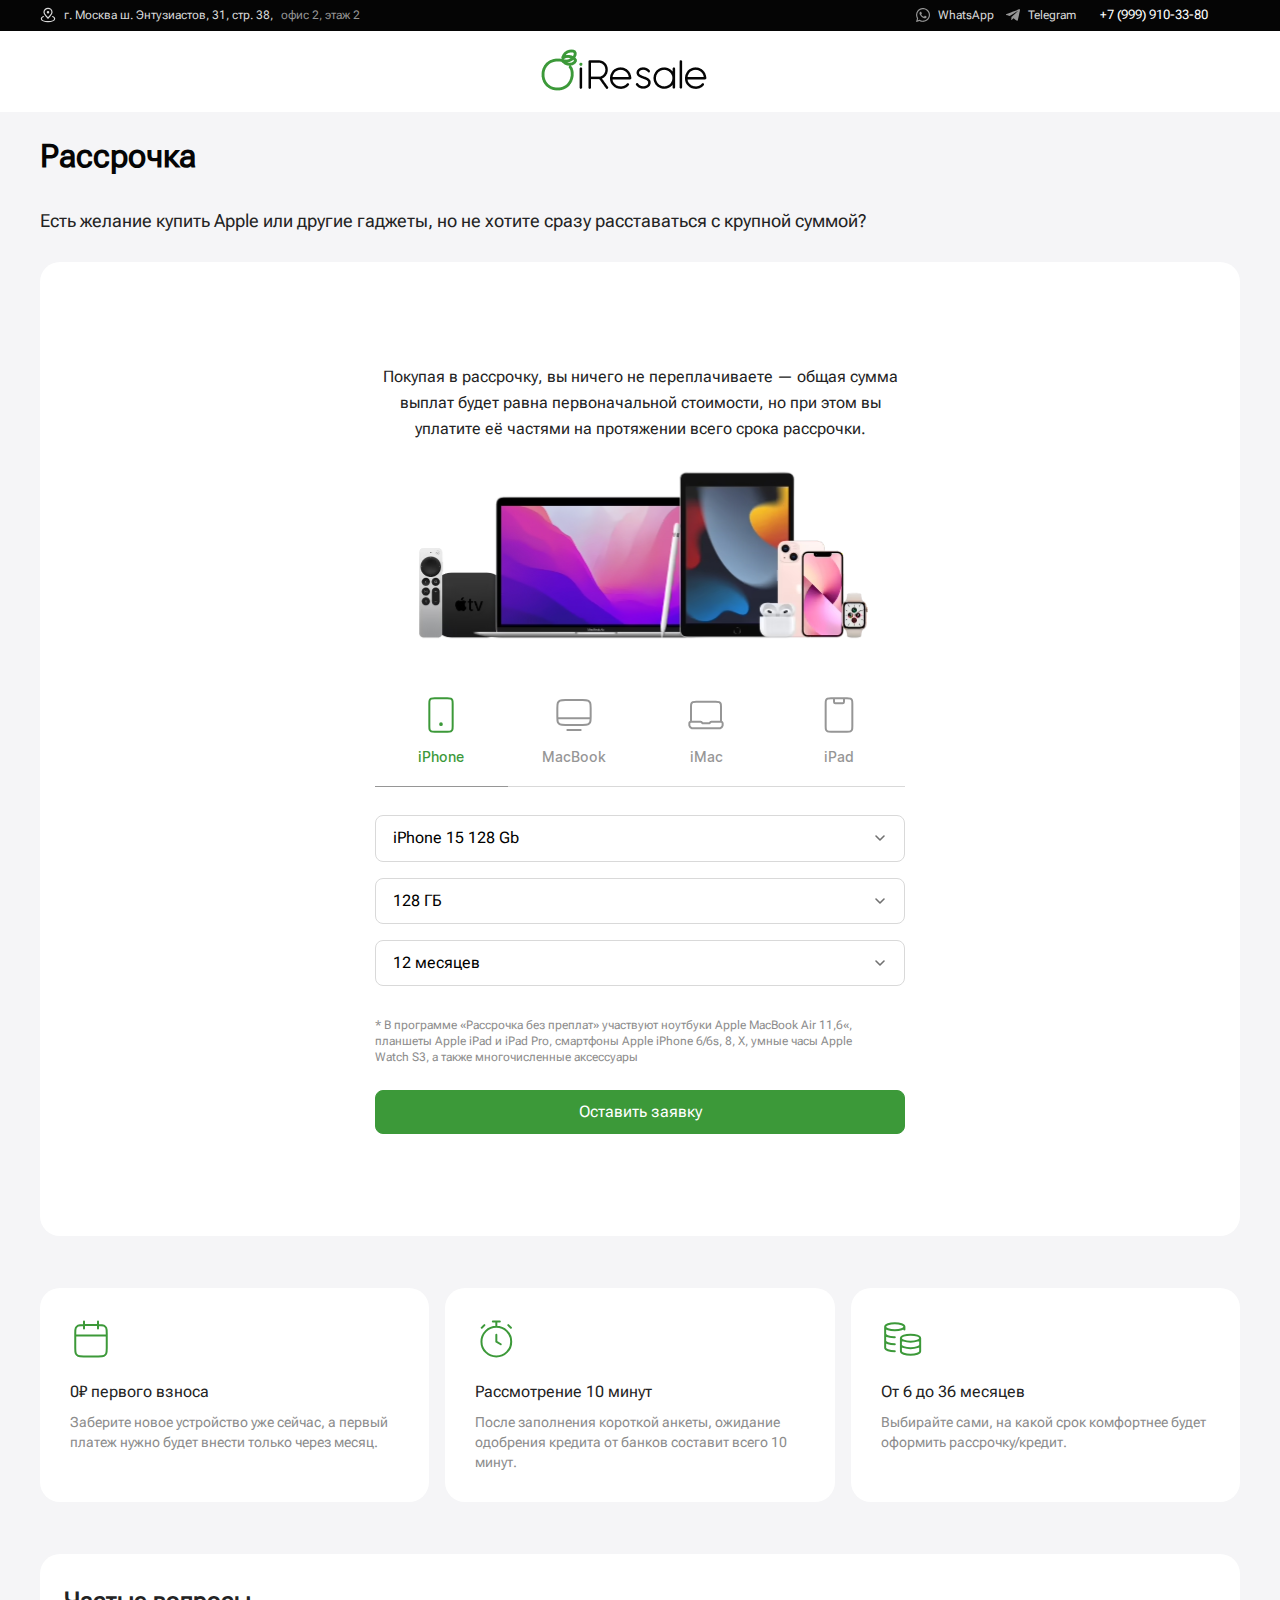
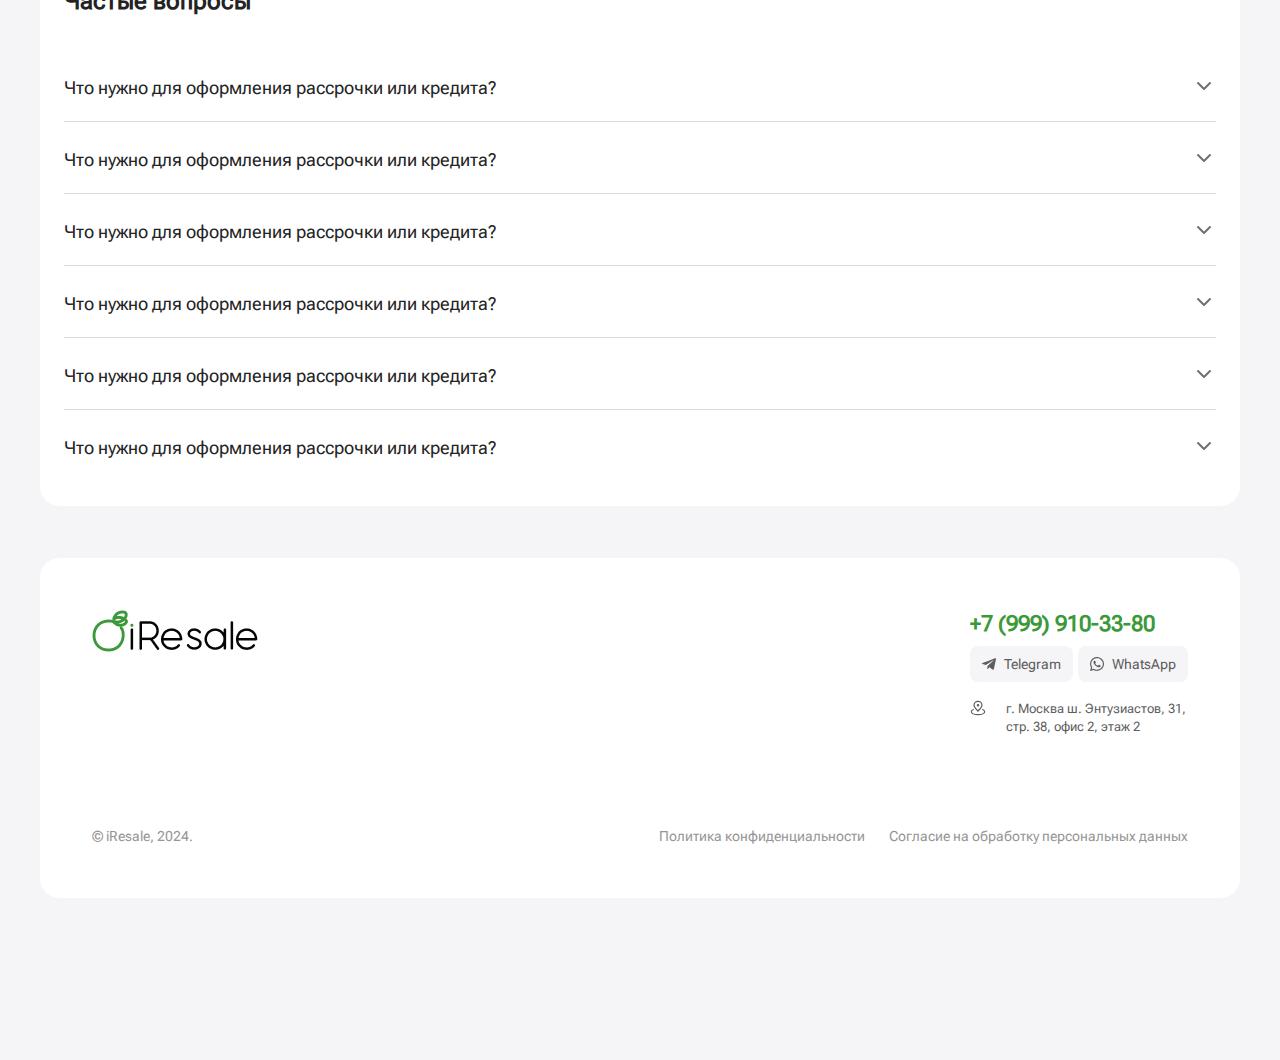
==== commit ebabd788: "Rename installmentPlan.html to index.html" ====
--- a/index.html
+++ b/index.html
@@ -30,7 +30,7 @@
               </span>
             </a>
           </div>
-          <div class="header-top__links">
+          <div class="header-top__links off">
             <ul class="header-top__social">
               <li class="header-top__item">
                 <a href="#" class="header-top__link">
@@ -52,7 +52,7 @@
             <a href="#" class="header-top__tel">
               +7 (999) 910-33-80
             </a>
-            <button class="btn-global header-top__btn">
+            <!--button class="btn-global header-top__btn">
               <svg width="16" height="16" viewBox="0 0 16 16" fill="none" xmlns="http://www.w3.org/2000/svg">
                 <g clip-path="url(#clip0_178_2034)">
                   <path d="M3.54485 12.9589C3.9504 12.0035 4.89727 11.3333 6.00065 11.3333H10.0007C11.104 11.3333 12.0509 12.0035 12.4565 12.9589M10.6673 6.33333C10.6673 7.80609 9.47341 9 8.00065 9C6.52789 9 5.33398 7.80609 5.33398 6.33333C5.33398 4.86057 6.52789 3.66667 8.00065 3.66667C9.47341 3.66667 10.6673 4.86057 10.6673 6.33333ZM14.6673 8C14.6673 11.6819 11.6826 14.6667 8.00065 14.6667C4.31875 14.6667 1.33398 11.6819 1.33398 8C1.33398 4.3181 4.31875 1.33333 8.00065 1.33333C11.6826 1.33333 14.6673 4.3181 14.6673 8Z" stroke="white" stroke-width="1.2" stroke-linecap="round" stroke-linejoin="round" />
@@ -64,18 +64,18 @@
                 </defs>
               </svg>
               Личный кабинет
-            </button>
+            </button-->
           </div>
         </div>
       </div>
     </div>
     <div class="header-bottom">
       <div class="container">
-        <div class="header-bottom__content">
-          <nav class="header-bottom__nav">
-            <a href="#" class="header-bottom__logo">
-              <img src="./img/header/logo.png" alt="logo" class="header-logo">
-            </a>
+        <div class="header-bottom__content off">
+          <a href="#" class="header-bottom__logo">
+            <img src="./img/header/logo.png" alt="logo" class="header-logo">
+          </a>
+          <!--nav class="header-bottom__nav">
             <button class="btn-global header-bottom__btn">
               <svg width="18" height="18" viewBox="0 0 18 18" fill="none" xmlns="http://www.w3.org/2000/svg">
                 <path d="M9 4.5C9.41421 4.5 9.75 4.16421 9.75 3.75C9.75 3.33579 9.41421 3 9 3C8.58579 3 8.25 3.33579 8.25 3.75C8.25 4.16421 8.58579 4.5 9 4.5Z" stroke="" stroke-width="2" stroke-linecap="round" stroke-linejoin="round" />
@@ -152,23 +152,23 @@
                 </svg>
               </a>
             </li>
-          </ul>
+          </ul-->
         </div>
       </div>
     </div>
 
     <div class="header-mobile">
       <div class="container">
-        <div class="header-mobile__content">
-          <button class="header-mobile__btn">
+        <div class="header-mobile__content off">
+          <!--button class="header-mobile__btn">
             <svg width="20" height="14" viewBox="0 0 20 14" fill="none" xmlns="http://www.w3.org/2000/svg">
               <path d="M1 7H13M1 1H19M1 13H19" stroke="#10100F" stroke-width="2" stroke-linecap="round" stroke-linejoin="round" />
             </svg>
-          </button>
+          </button-->
           <a href="#" class="header-mobile__logo">
             <img src="./img/header/logo.png" alt="logo">
           </a>
-          <ul class="header-mobile__social">
+          <!--ul class="header-mobile__social">
             <li class="header-mobile__social-item">
               <a href="#" class="header-mobile__social-item__link">
                 <svg width="24" height="24" viewBox="0 0 24 24" fill="none" xmlns="http://www.w3.org/2000/svg">
@@ -183,7 +183,7 @@
                 </svg>
               </a>
             </li>
-          </ul>
+          </ul-->
         </div>
       </div>
     </div>
@@ -193,7 +193,7 @@
 
     <div class="main-header">
       <div class="container">
-        <div class="main-header__nav">
+        <!--div class="main-header__nav">
           <a href="#" class="main-header__nav-link">
             Главная
           </a>
@@ -201,7 +201,7 @@
           <a href="#" class="main-header__nav-link">
             Рассрочка
           </a>
-        </div>
+        </div-->
         <h1 class="main-title main-header__title">
           Рассрочка
         </h1>
@@ -214,99 +214,6 @@
     <section class="installmentPlan-hero">
       <div class="container">
         <div class="installmentPlan-hero__container">
-          <div class="installmentPlan-hero__trade">
-            <p class="installmentPlan-hero__descr">
-              Меняйтесь с лёгкостью. Сдайте своё устройство и получите выгоду в виде скидки на новое устройство или наличными на руки.
-            </p>
-            <div class="installmentPlan-hero__trade-devices">
-              <div class="installmentPlan-hero__trade-devices__selector">
-                <div class="installmentPlan-hero__trade-devices__selector-device active" data-target="trade-iphone">
-                  <svg width="40" height="40" viewBox="0 0 40 40" fill="none" xmlns="http://www.w3.org/2000/svg">
-                    <path d="M20.0007 29.1666H20.0173M13.6673 36.6666H26.334C28.2008 36.6666 29.1342 36.6666 29.8473 36.3033C30.4745 35.9838 30.9844 35.4738 31.304 34.8466C31.6673 34.1336 31.6673 33.2002 31.6673 31.3333V8.66665C31.6673 6.7998 31.6673 5.86638 31.304 5.15334C30.9844 4.52614 30.4745 4.0162 29.8473 3.69662C29.1342 3.33331 28.2008 3.33331 26.334 3.33331H13.6673C11.8005 3.33331 10.8671 3.33331 10.154 3.69662C9.52681 4.0162 9.01687 4.52614 8.6973 5.15334C8.33398 5.86638 8.33398 6.79981 8.33398 8.66665V31.3333C8.33398 33.2002 8.33398 34.1336 8.6973 34.8466C9.01687 35.4738 9.52681 35.9838 10.154 36.3033C10.8671 36.6666 11.8005 36.6666 13.6673 36.6666ZM20.834 29.1666C20.834 29.6269 20.4609 30 20.0007 30C19.5404 30 19.1673 29.6269 19.1673 29.1666C19.1673 28.7064 19.5404 28.3333 20.0007 28.3333C20.4609 28.3333 20.834 28.7064 20.834 29.1666Z" stroke="" stroke-width="2" stroke-linecap="round" stroke-linejoin="round" />
-                  </svg>
-                  <p class="installmentPlan-hero__trade-devices__selector-device__descr">
-                    iPhone
-                  </p>
-                </div>
-                <div class="installmentPlan-hero__trade-devices__selector-device" data-target="trade-watch">
-                  <svg width="41" height="40" viewBox="0 0 41 40" fill="none" xmlns="http://www.w3.org/2000/svg">
-                    <rect x="8.5" y="9" width="23" height="22" rx="5" stroke="" stroke-width="2" />
-                    <path d="M12.5 9.5V8C12.5 5.79086 14.2909 4 16.5 4H23.5C25.7091 4 27.5 5.79086 27.5 8V9.5" stroke="" stroke-width="2" />
-                    <path d="M12.5 30V32C12.5 34.2091 14.2909 36 16.5 36H23.5C25.7091 36 27.5 34.2091 27.5 32V30" stroke="" stroke-width="2" />
-                    <path d="M34.5 15L34.5 20" stroke="" stroke-width="2" stroke-linecap="round" />
-                  </svg>
-                  <p class="installmentPlan-hero__trade-devices__selector-device__descr">
-                    Watch
-                  </p>
-                </div>
-              </div>
-              <div class="installmentPlan-hero__trade-devices__underline trade">
-                <div class="trade-moving-line" id="trade-moving-line"></div>
-              </div>
-              <div class="installmentPlan-hero__trade-devices__forms">
-                <form action="" class="installmentPlan-hero__trade-devices__forms-form active" id="trade-iphone">
-                  <div class="installmentPlan-hero__trade-devices__forms-form__selects">
-                    <label class="installmentPlan-hero__trade-devices__forms-form__selects-label" for="trade-iphone-device">
-                      <select id="trade-iphone-device" name="device">
-                        <option value="iphone15_128">iPhone 15 128 Gb</option>
-                      </select>
-                    </label>
-
-                    <label class="installmentPlan-hero__trade-devices__forms-form__selects-label" for="trade-iphone-storage">
-                      <select id="trade-iphone-storage" name="storage">
-                          <option value="128gb">128 ГБ</option>
-                      </select>
-                    </label>
-                  </div>
-
-                  <div class="installmentPlan-hero__trade-devices__forms-form__benefit">
-                    <p class="installmentPlan-hero__trade-devices__forms-form__benefit-descr">
-                      Ваша выгода до*
-                    </p>
-                    <p class="installmentPlan-hero__trade-devices__forms-form__benefit-descr">
-                      24 000 ₽
-                    </p>
-                  </div>
-
-                  <p class="installmentPlan-hero__trade-devices__forms-form__descr">
-                    * Это максимально возможная сумма скидки за Ваше устройство по программе trade-in, при наличии идеального состояния и полного комплекта (коробка, зарядка, наушники).Точная стоимость озвучивается ПОСЛЕ ДИАГНОСТИКИ в нашем магазине. Диагностика происходит при Вас в течение нескольких минут.
-                  </p>
-
-                  <button  class="btn-global installmentPlan-hero__trade-devices__forms-form__btn">Оставить заявку на Трейд-ин</button>
-                </form>
-                <form action="" class="installmentPlan-hero__trade-devices__forms-form" id="trade-watch">
-                  <div class="installmentPlan-hero__trade-devices__forms-form__selects">
-                    <label class="installmentPlan-hero__trade-devices__forms-form__selects-label" for="trade-watch-device">
-                      <select id="trade-watch-device" name="device">
-                        <option value="iphone15_128">Macbook 2020</option>
-                      </select>
-                    </label>
-
-                    <label class="installmentPlan-hero__trade-devices__forms-form__selects-label" for="trade-watch-storage">
-                      <select id="trade-watch-storage" name="storage">
-                          <option value="128gb">128 ГБ</option>
-                      </select>
-                    </label>
-                  </div>
-
-                  <div class="installmentPlan-hero__trade-devices__forms-form__benefit">
-                    <p class="installmentPlan-hero__trade-devices__forms-form__benefit-descr">
-                      Ваша выгода до*
-                    </p>
-                    <p class="installmentPlan-hero__trade-devices__forms-form__benefit-descr">
-                      24 000 ₽
-                    </p>
-                  </div>
-
-                  <p class="installmentPlan-hero__trade-devices__forms-form__descr">
-                    * Это максимально возможная сумма скидки за Ваше устройство по программе trade-in, при наличии идеального состояния и полного комплекта (коробка, зарядка, наушники).Точная стоимость озвучивается ПОСЛЕ ДИАГНОСТИКИ в нашем магазине. Диагностика происходит при Вас в течение нескольких минут.
-                  </p>
-
-                  <button  class="btn-global installmentPlan-hero__trade-devices__forms-form__btn">Оставить заявку на Трейд-ин</button>
-                </form>
-              </div>
-            </div>
-          </div>
           <div class="installmentPlan-hero__content">
             <p class="installmentPlan-hero__descr">
               Покупая в рассрочку, вы ничего не переплачиваете — общая сумма выплат будет равна первоначальной стоимости, но при этом вы уплатите её частями на протяжении всего срока рассрочки.
@@ -626,12 +533,12 @@
   <footer class="footer">
     <div class="container">
       <div class="footer-content">
-        <div class="footer-content__top">
+        <div class="footer-content__top off">
           <a href="#" class="footer-content__logo">
             <img src="./img/header/logo.png" alt="img">
           </a>
           <div class="footer-content__links">
-            <div class="footer-content__columns">
+            <!--div class="footer-content__columns">
               <div class="footer-content__column">
                 <ul class="footer-content__column-list">
                   <li class="footer-content__column-item">
@@ -768,7 +675,7 @@
                   </a>
                 </li>
               </ul>
-            </nav>
+            </nav -->
             <div class="footer-content__connection">
               <a href="#" class="footer-content__connection-tel">
                 +7 (999) 910-33-80
--- a/styles.css
+++ b/styles.css
@@ -863,6 +863,9 @@
   justify-content: space-between;
   align-items: center;
 }
+.header-bottom__content.off {
+  justify-content: center;
+}
 .header-bottom__nav {
   display: flex;
   justify-content: center;
@@ -915,6 +918,10 @@
   .header-bottom__content {
     margin-bottom: 70px;
   }
+  .header-bottom__content.off {
+    justify-content: center;
+    margin-bottom: 0;
+  }
   .header-bottom__nav {
     position: relative;
   }
@@ -935,6 +942,9 @@
     position: relative;
     margin-bottom: 50px;
   }
+  .header-top__links.off {
+    margin-bottom: 0;
+  }
   .header-top__tel {
     margin-right: 0;
   }
@@ -960,6 +970,9 @@
     display: flex;
     justify-content: space-between;
     align-items: center;
+  }
+  .header-mobile__content.off {
+    justify-content: center;
   }
   .header-mobile__btn {
     display: flex;
@@ -1109,6 +1122,9 @@
   .footer-content__top {
     flex-direction: column;
     gap: 20px;
+  }
+  .footer-content__top.off {
+    align-items: center;
   }
   .footer-content__nav {
     margin-right: 0;
@@ -1558,150 +1574,16 @@
   .installmentPlan-hero__container {
     padding: 24px;
   }
-  .installmentPlan-hero__trade {
-    margin-bottom: 32px;
-    display: block;
-  }
-  .installmentPlan-hero__trade-devices__selector {
-    display: grid;
-    grid-template-columns: repeat(2, 1fr);
-    gap: 0px;
-    margin-bottom: 18px;
-  }
-  .installmentPlan-hero__trade-devices__selector-device {
-    display: flex;
-    justify-content: center;
-    align-items: center;
-    gap: 0px;
-    flex-direction: column;
-    gap: 11px;
-  }
-  .installmentPlan-hero__trade-devices__selector-device svg {
-    stroke: var(--gray-3);
-    transition: all 0.3s ease-in-out;
-  }
-  .installmentPlan-hero__trade-devices__selector-device__descr {
-    font-family: var(--third-family);
-    font-weight: 500;
-    font-size: 14px;
-    line-height: 157%;
-    text-align: center;
-    color: var(--gray-3);
-    transition: all 0.3s ease-in-out;
-  }
-  .installmentPlan-hero__trade-devices__selector-device.active svg {
-    stroke: var(--green);
-  }
-  .installmentPlan-hero__trade-devices__selector-device.active p {
-    color: var(--green);
-  }
-  .installmentPlan-hero__trade-devices__underline {
-    position: relative;
-    display: block;
-    margin-bottom: 28px;
-    width: 100%;
-    height: 1px;
-    background-color: var(--arrow);
-  }
-  .installmentPlan-hero__trade-devices__underline .trade-moving-line {
-    position: absolute;
-    height: 100%;
-    width: 50%; /* Ширина одной секции */
-    left: 0;
-    background-color: var(--gray-3);
-    transition: 0.3s ease;
-  }
-  .installmentPlan-hero__trade-devices__forms {
-    position: relative;
-  }
-  .installmentPlan-hero__trade-devices__forms-form {
-    position: absolute;
-    width: 100%;
-    opacity: 0;
-    pointer-events: none;
-    transition: all 0.3s ease-in-out;
-  }
-  .installmentPlan-hero__trade-devices__forms-form.active {
-    opacity: 1;
-    pointer-events: all;
-  }
-  .installmentPlan-hero__trade-devices__forms-form__selects {
-    display: flex;
-    justify-content: center;
-    align-items: center;
-    gap: 16px;
-    flex-direction: column;
-    margin-bottom: 32px;
-  }
-  .installmentPlan-hero__trade-devices__forms-form__selects-label {
-    position: relative;
-    width: 100%;
-  }
-  .installmentPlan-hero__trade-devices__forms-form__selects-label select {
-    -webkit-appearance: none;
-    -moz-appearance: none;
-    width: 100%;
-    padding: 13px 17px;
-    border-radius: 8px;
-    border: 1px solid var(--arrow);
-  }
-  .installmentPlan-hero__trade-devices__forms-form__selects-label select::-moz-placeholder {
-    font-family: var(--second-family);
-    font-weight: 400;
-    font-size: 14px;
-    line-height: 143%;
-    color: var(--black);
-  }
-  .installmentPlan-hero__trade-devices__forms-form__selects-label select::placeholder {
-    font-family: var(--second-family);
-    font-weight: 400;
-    font-size: 14px;
-    line-height: 143%;
-    color: var(--black);
-  }
-  .installmentPlan-hero__trade-devices__forms-form__selects-label::before {
-    content: "";
-    position: absolute;
-    width: 16px;
-    height: 16px;
-    top: 50%;
-    right: 17px;
-    transform: translateY(-50%);
-    background-image: url(./img/installmentPlan/arrow.svg);
-  }
-  .installmentPlan-hero__trade-devices__forms-form__benefit {
-    display: flex;
-    justify-content: space-between;
-    align-items: center;
-    margin-bottom: 24px;
-    padding: 24px 17px;
-    border-radius: 8px;
-    border: 1px solid rgba(70, 166, 66, 0.4);
-    background-color: rgba(60, 153, 57, 0.08);
-  }
-  .installmentPlan-hero__trade-devices__forms-form__benefit-descr {
-    font-family: var(--second-family);
-    font-weight: 400;
-    font-size: 16px;
-    line-height: 125%;
-    color: var(--black);
-  }
-  .installmentPlan-hero__trade-devices__forms-form__descr {
-    margin-bottom: 24px;
-    font-family: var(--font-family);
-    font-weight: 400;
-    font-size: 12px;
-    line-height: 133%;
-    color: var(--gray-2);
-  }
-  .installmentPlan-hero__trade-devices__forms-form__btn {
-    width: 100%;
-  }
   .howWorks__content {
     display: grid;
     grid-template-columns: repeat(1, 1fr);
     gap: 16px;
   }
+  .questions__content-faq__item.active {
+    height: 190px;
+  }
+}
+@media (max-width: 540px) {
   .questions__content-faq__item {
     height: 100px;
   }
@@ -1711,7 +1593,7 @@
 }
 @media (max-width: 450px) {
   .main-header {
-    margin-bottom: 51px;
+    margin-bottom: 31px;
   }
   .main-header__nav {
     margin-bottom: 21px;
@@ -1720,10 +1602,10 @@
     margin-bottom: 24px;
   }
   .installmentPlan-hero {
-    padding-bottom: 27px;
+    padding-bottom: 82px;
   }
   .installmentPlan-hero__container {
-    padding: 28px 24px;
+    padding: 31px 24px;
   }
   .installmentPlan-hero__trade .installmentPlan-hero__descr {
     margin-bottom: 52px;
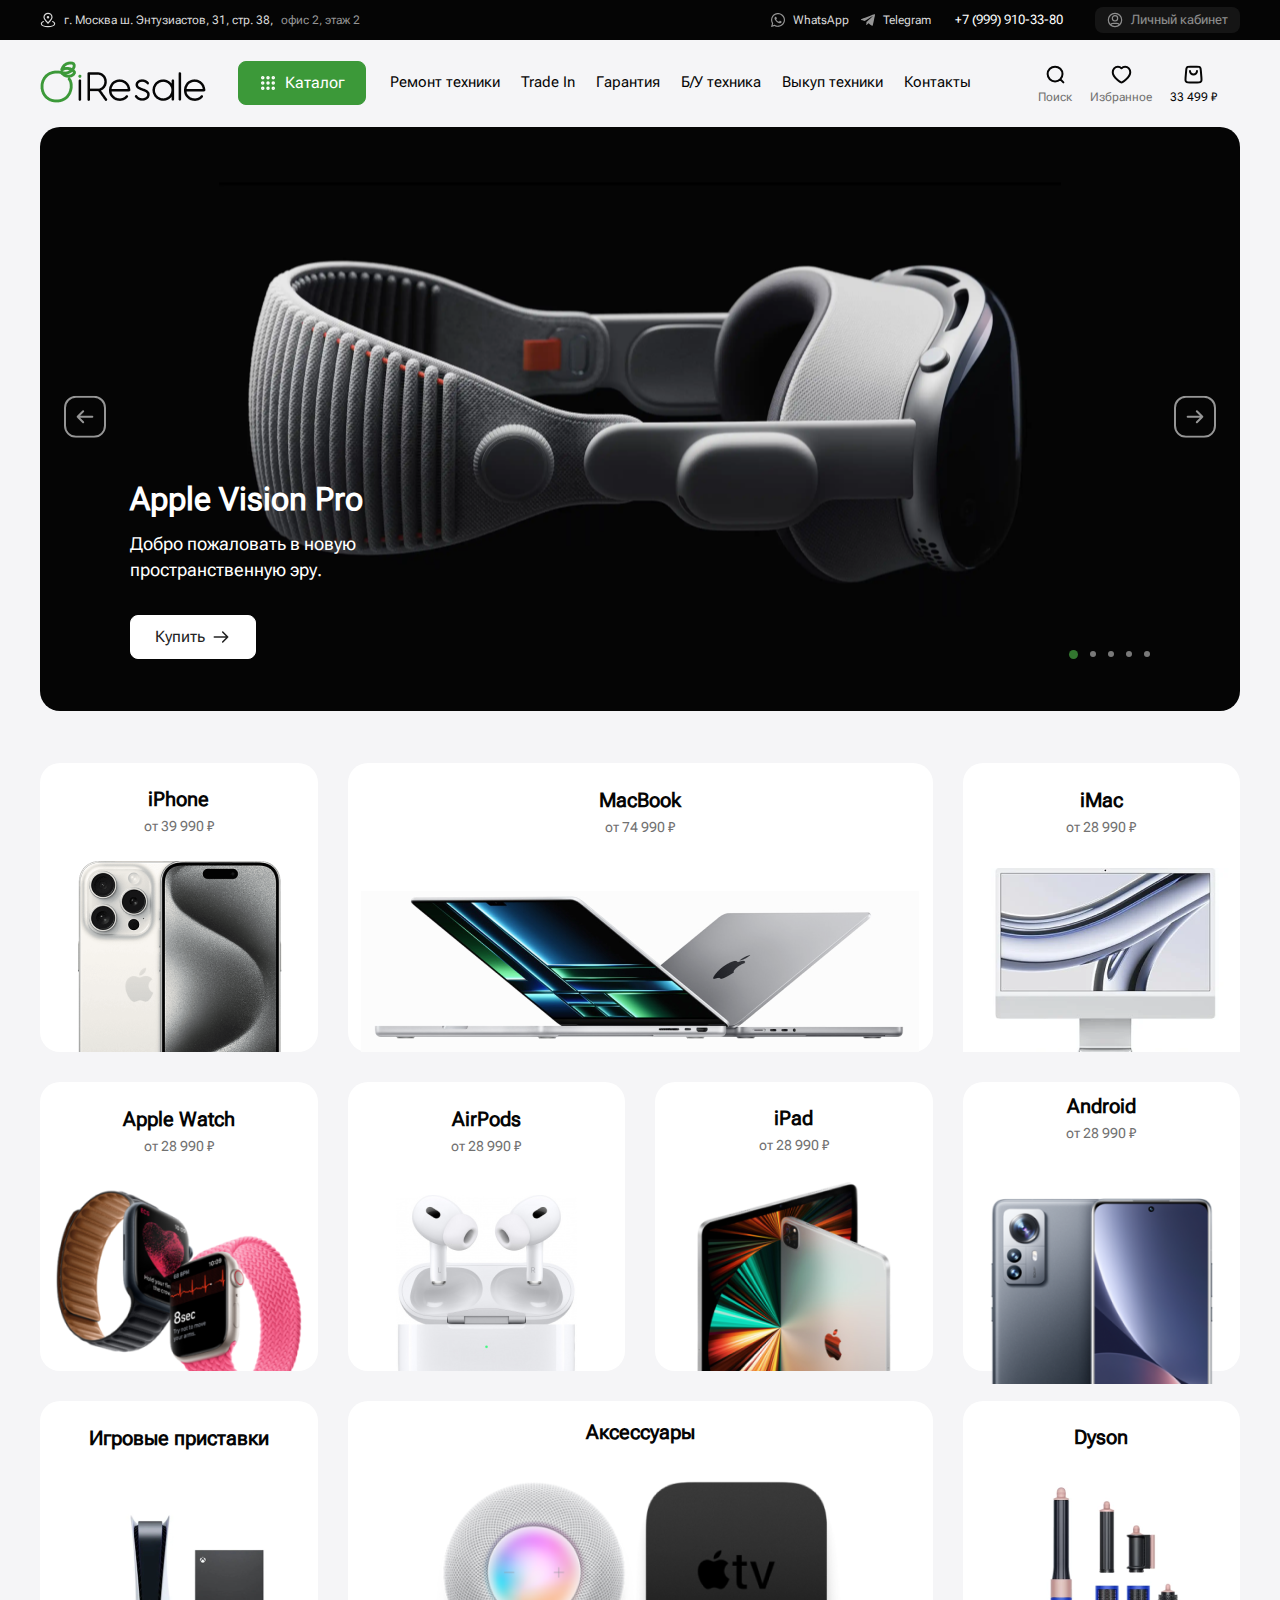
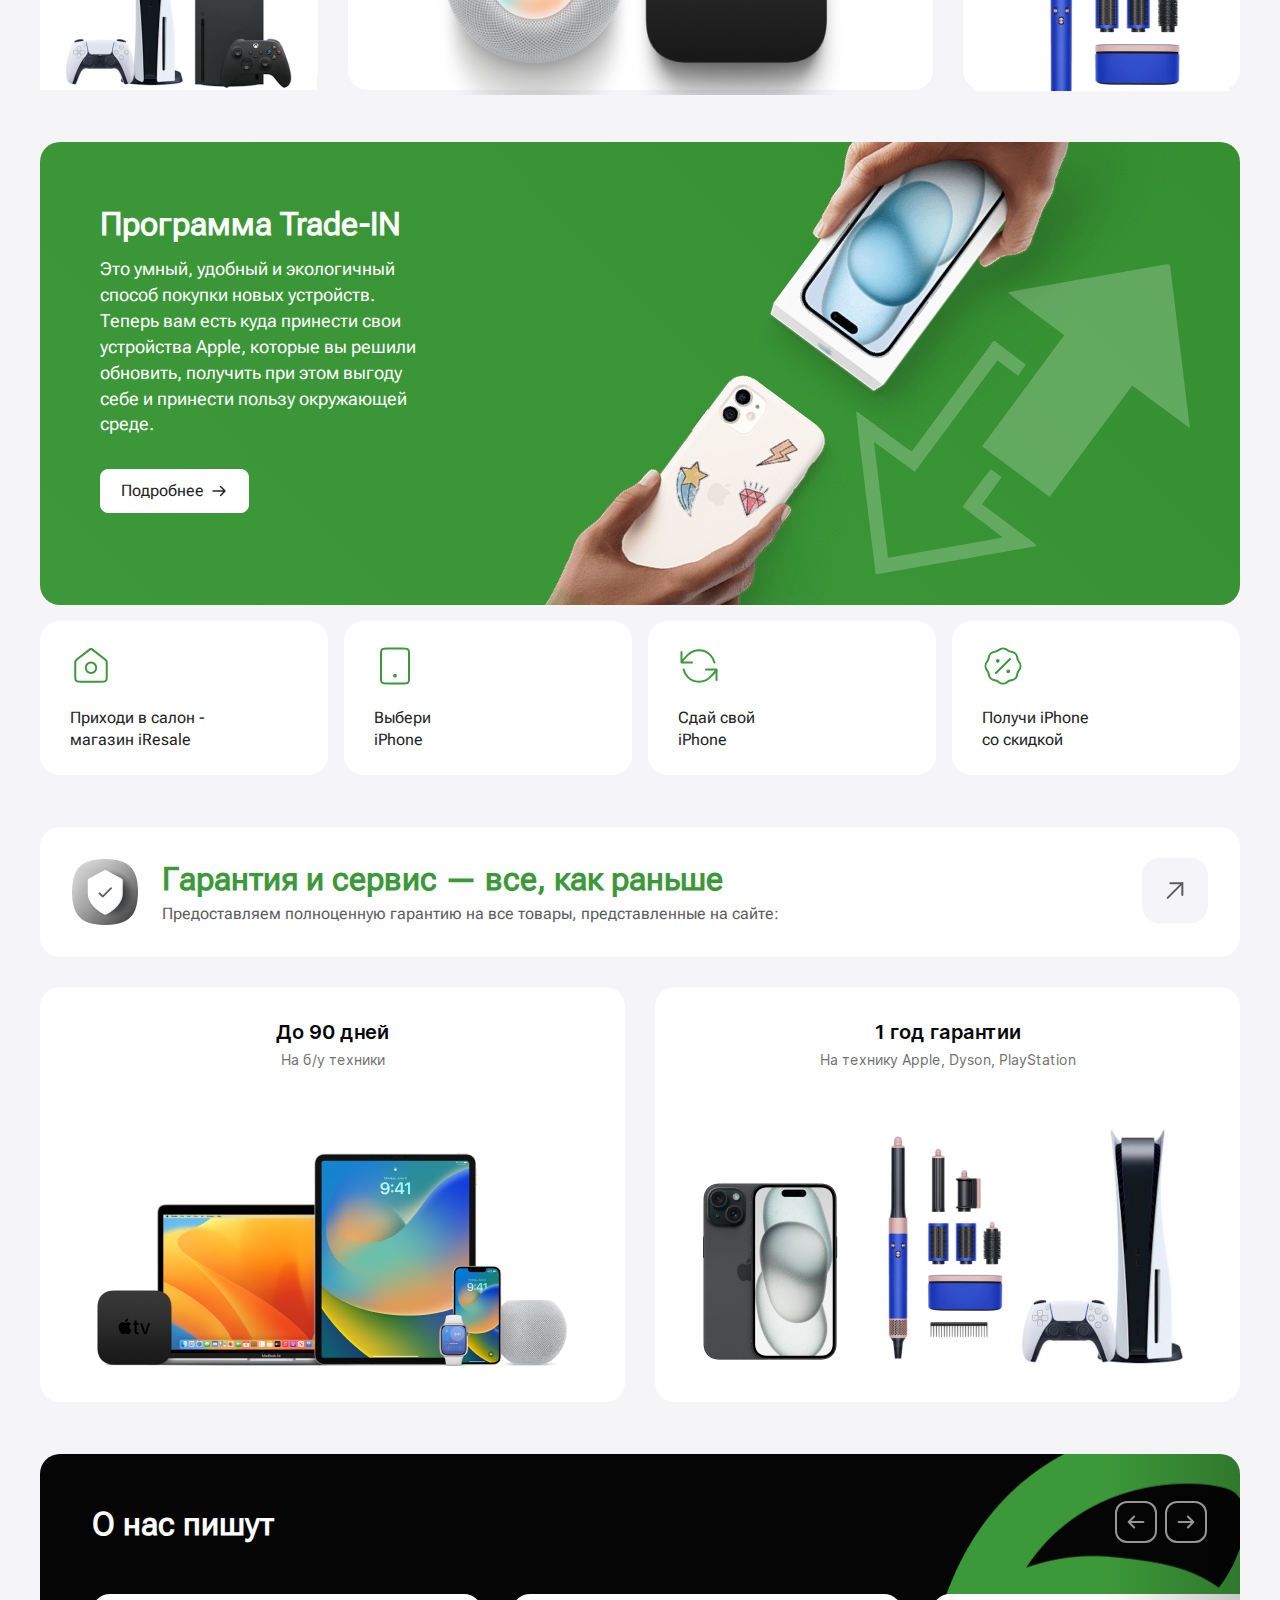
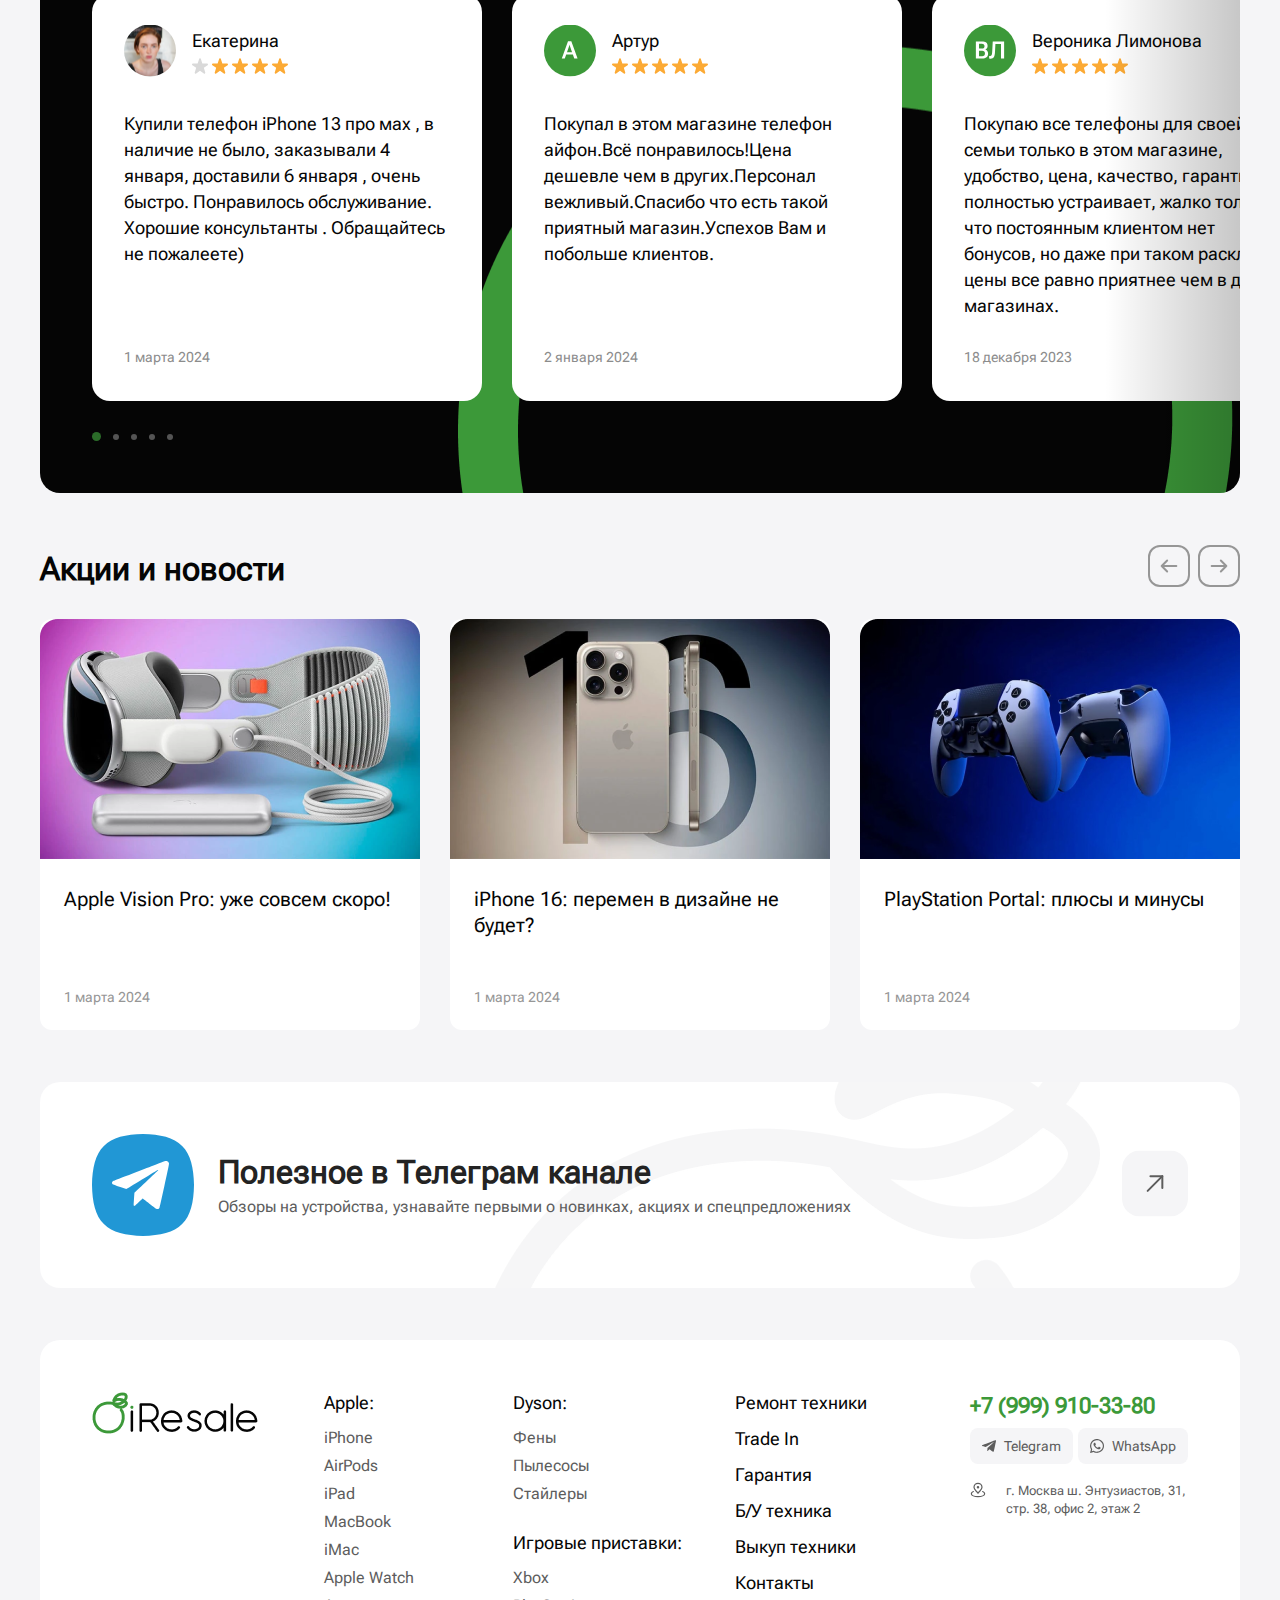
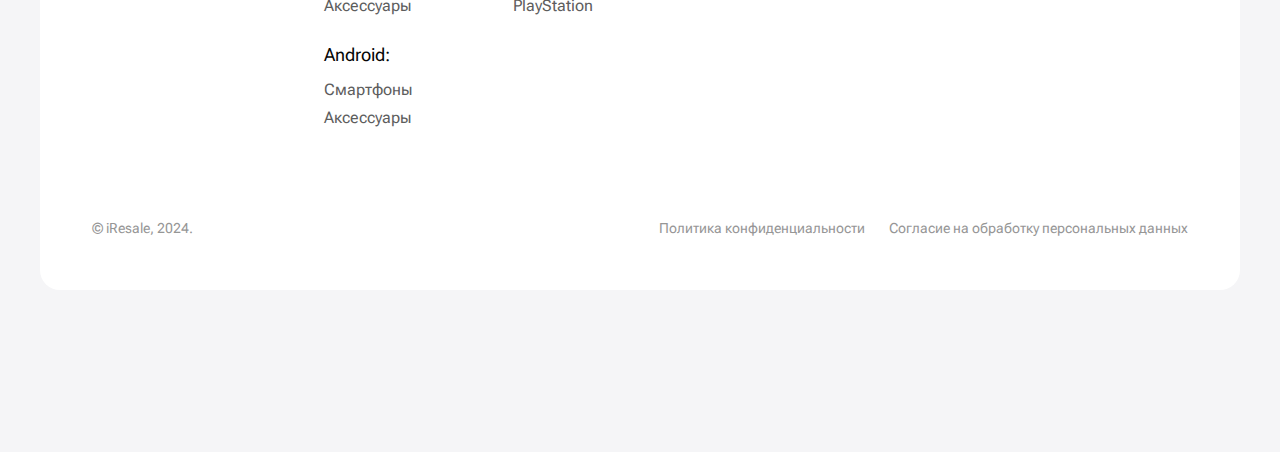
==== commit fbdef003: "Update index.html" ====
--- a/index.html
+++ b/index.html
@@ -4,11 +4,11 @@
 <head>
   <meta charset="UTF-8">
   <meta name="viewport" content="width=device-width, initial-scale=1.0">
-  <title>Расссрочка</title>
-  <link rel="stylesheet" href="styles.css">
+  <title>Главная</title>
+  <link rel="stylesheet" href="css/styles.css">
 </head>
 <body>
-  <header class="header">
+  <header class="header index-header">
     <div class="header-top">
       <div class="container">
         <div class="header-top__content">
@@ -30,7 +30,7 @@
               </span>
             </a>
           </div>
-          <div class="header-top__links off">
+          <div class="header-top__links">
             <ul class="header-top__social">
               <li class="header-top__item">
                 <a href="#" class="header-top__link">
@@ -52,10 +52,10 @@
             <a href="#" class="header-top__tel">
               +7 (999) 910-33-80
             </a>
-            <!--button class="btn-global header-top__btn">
+            <button class="btn-global header-top__btn">
               <svg width="16" height="16" viewBox="0 0 16 16" fill="none" xmlns="http://www.w3.org/2000/svg">
                 <g clip-path="url(#clip0_178_2034)">
-                  <path d="M3.54485 12.9589C3.9504 12.0035 4.89727 11.3333 6.00065 11.3333H10.0007C11.104 11.3333 12.0509 12.0035 12.4565 12.9589M10.6673 6.33333C10.6673 7.80609 9.47341 9 8.00065 9C6.52789 9 5.33398 7.80609 5.33398 6.33333C5.33398 4.86057 6.52789 3.66667 8.00065 3.66667C9.47341 3.66667 10.6673 4.86057 10.6673 6.33333ZM14.6673 8C14.6673 11.6819 11.6826 14.6667 8.00065 14.6667C4.31875 14.6667 1.33398 11.6819 1.33398 8C1.33398 4.3181 4.31875 1.33333 8.00065 1.33333C11.6826 1.33333 14.6673 4.3181 14.6673 8Z" stroke="white" stroke-width="1.2" stroke-linecap="round" stroke-linejoin="round" />
+                  <path d="M3.54485 12.9589C3.9504 12.0035 4.89727 11.3333 6.00065 11.3333H10.0007C11.104 11.3333 12.0509 12.0035 12.4565 12.9589M10.6673 6.33333C10.6673 7.80609 9.47341 9 8.00065 9C6.52789 9 5.33398 7.80609 5.33398 6.33333C5.33398 4.86057 6.52789 3.66667 8.00065 3.66667C9.47341 3.66667 10.6673 4.86057 10.6673 6.33333ZM14.6673 8C14.6673 11.6819 11.6826 14.6667 8.00065 14.6667C4.31875 14.6667 1.33398 11.6819 1.33398 8C1.33398 4.3181 4.31875 1.33333 8.00065 1.33333C11.6826 1.33333 14.6673 4.3181 14.6673 8Z" stroke="" stroke-width="1.2" stroke-linecap="round" stroke-linejoin="round" />
                 </g>
                 <defs>
                   <clipPath id="clip0_178_2034">
@@ -64,19 +64,19 @@
                 </defs>
               </svg>
               Личный кабинет
-            </button-->
+            </button>
           </div>
         </div>
       </div>
     </div>
     <div class="header-bottom">
       <div class="container">
-        <div class="header-bottom__content off">
-          <a href="#" class="header-bottom__logo">
-            <img src="./img/header/logo.png" alt="logo" class="header-logo">
-          </a>
-          <!--nav class="header-bottom__nav">
-            <button class="btn-global header-bottom__btn">
+        <div class="header-bottom__content">
+          <nav class="header-bottom__nav">
+            <a href="#" class="header-bottom__logo">
+              <img src="./img/header/logo.png" alt="logo" class="header-logo">
+            </a>
+            <a href="./catalogMenu.html" class="btn-global header-bottom__btn">
               <svg width="18" height="18" viewBox="0 0 18 18" fill="none" xmlns="http://www.w3.org/2000/svg">
                 <path d="M9 4.5C9.41421 4.5 9.75 4.16421 9.75 3.75C9.75 3.33579 9.41421 3 9 3C8.58579 3 8.25 3.33579 8.25 3.75C8.25 4.16421 8.58579 4.5 9 4.5Z" stroke="" stroke-width="2" stroke-linecap="round" stroke-linejoin="round" />
                 <path d="M9 9.75C9.41421 9.75 9.75 9.41421 9.75 9C9.75 8.58579 9.41421 8.25 9 8.25C8.58579 8.25 8.25 8.58579 8.25 9C8.25 9.41421 8.58579 9.75 9 9.75Z" stroke="" stroke-width="2" stroke-linecap="round" stroke-linejoin="round" />
@@ -89,7 +89,7 @@
                 <path d="M3.75 15C4.16421 15 4.5 14.6642 4.5 14.25C4.5 13.8358 4.16421 13.5 3.75 13.5C3.33579 13.5 3 13.8358 3 14.25C3 14.6642 3.33579 15 3.75 15Z" stroke="" stroke-width="2" stroke-linecap="round" stroke-linejoin="round" />
               </svg>
               Каталог
-            </button>
+            </a>
             <ul class="header-bottom__links">
               <li class="header-bottom__item">
                 <a href="#" class="header-bottom__link">
@@ -129,46 +129,52 @@
                 <svg width="21" height="21" viewBox="0 0 21 21" fill="none" xmlns="http://www.w3.org/2000/svg">
                   <path d="M18.375 18.375L15.3126 15.3125M17.5 10.0625C17.5 14.1701 14.1701 17.5 10.0625 17.5C5.95488 17.5 2.625 14.1701 2.625 10.0625C2.625 5.95488 5.95488 2.625 10.0625 2.625C14.1701 2.625 17.5 5.95488 17.5 10.0625Z" stroke="#050505" stroke-width="2" stroke-linecap="round" stroke-linejoin="round" />
                 </svg>
+                  Поиск
               </a>
             </li>
-            <li class="header-bottom__item">
+            <!--li class="header-bottom__item">
               <a href="#" class="header-bottom__link">
                 <svg width="21" height="21" viewBox="0 0 21 21" fill="none" xmlns="http://www.w3.org/2000/svg">
                   <path d="M15.75 17.5V8.75M10.5 17.5V3.5M5.25 17.5V12.25" stroke="#050505" stroke-width="2" stroke-linecap="round" stroke-linejoin="round" />
                 </svg>
+                <p>
+
+                </p>
               </a>
-            </li>
+            </li-->
             <li class="header-bottom__item">
               <a href="#" class="header-bottom__link">
                 <svg width="21" height="21" viewBox="0 0 21 21" fill="none" xmlns="http://www.w3.org/2000/svg">
                   <path d="M14.0972 2.625C17.1792 2.625 19.25 5.55844 19.25 8.295C19.25 13.837 10.6556 18.375 10.5 18.375C10.3444 18.375 1.75 13.837 1.75 8.295C1.75 5.55844 3.82083 2.625 6.90278 2.625C8.67222 2.625 9.82917 3.52078 10.5 4.30828C11.1708 3.52078 12.3278 2.625 14.0972 2.625Z" stroke="#050505" stroke-width="2" stroke-linecap="round" stroke-linejoin="round" />
                 </svg>
+                  Избранное
               </a>
             </li>
-            <li class="header-bottom__item">
+            <li class="header-bottom__item basket">
               <a href="#" class="header-bottom__link">
                 <svg width="21" height="21" viewBox="0 0 21 21" fill="none" xmlns="http://www.w3.org/2000/svg">
                   <path d="M13.9993 7C13.9993 7.92826 13.6305 8.8185 12.9741 9.47487C12.3178 10.1313 11.4275 10.5 10.4993 10.5C9.57102 10.5 8.68078 10.1313 8.0244 9.47487C7.36802 8.8185 6.99927 7.92826 6.99927 7M3.17834 6.47621L2.56584 13.8262C2.43426 15.4052 2.36847 16.1946 2.63537 16.8037C2.86987 17.3387 3.27617 17.7803 3.78994 18.0584C4.37469 18.375 5.1669 18.375 6.75133 18.375H14.2472C15.8316 18.375 16.6239 18.375 17.2086 18.0584C17.7224 17.7803 18.1287 17.3387 18.3632 16.8037C18.6301 16.1946 18.5643 15.4052 18.4327 13.8262L17.8202 6.47621C17.707 5.11766 17.6504 4.43838 17.3495 3.92425C17.0846 3.47151 16.6901 3.10853 16.2169 2.88212C15.6796 2.625 14.998 2.625 13.6347 2.625L7.36383 2.625C6.00057 2.625 5.31894 2.625 4.7816 2.88211C4.30842 3.10853 3.91393 3.47151 3.64901 3.92425C3.34816 4.43838 3.29155 5.11766 3.17834 6.47621Z" stroke="#050505" stroke-width="2" stroke-linecap="round" stroke-linejoin="round" />
                 </svg>
+                  33 499 ₽
               </a>
             </li>
-          </ul-->
+          </ul>
         </div>
       </div>
     </div>
 
     <div class="header-mobile">
       <div class="container">
-        <div class="header-mobile__content off">
-          <!--button class="header-mobile__btn">
+        <div class="header-mobile__content">
+          <button class="header-mobile__btn">
             <svg width="20" height="14" viewBox="0 0 20 14" fill="none" xmlns="http://www.w3.org/2000/svg">
               <path d="M1 7H13M1 1H19M1 13H19" stroke="#10100F" stroke-width="2" stroke-linecap="round" stroke-linejoin="round" />
             </svg>
-          </button-->
+          </button>
           <a href="#" class="header-mobile__logo">
             <img src="./img/header/logo.png" alt="logo">
           </a>
-          <!--ul class="header-mobile__social">
+          <ul class="header-mobile__social">
             <li class="header-mobile__social-item">
               <a href="#" class="header-mobile__social-item__link">
                 <svg width="24" height="24" viewBox="0 0 24 24" fill="none" xmlns="http://www.w3.org/2000/svg">
@@ -183,7 +189,615 @@
                 </svg>
               </a>
             </li>
-          </ul-->
+          </ul>
+        </div>
+      </div>
+    </div>
+
+    <div class="header-menu">
+      <div class="container">
+        <div class="header-menu__content">
+          <div class="header-menu__content-menu">
+            <ul class="header-menu__content-menu__list">
+              <li class="header-menu__content-menu__list-item active">
+                <button id="menu-iphone">
+                  <svg width="24" height="24" viewBox="0 0 24 24" fill="none" xmlns="http://www.w3.org/2000/svg">
+                    <path d="M12 17.5H12.01M8.2 22H15.8C16.9201 22 17.4802 22 17.908 21.782C18.2843 21.5903 18.5903 21.2843 18.782 20.908C19 20.4802 19 19.9201 19 18.8V5.2C19 4.07989 19 3.51984 18.782 3.09202C18.5903 2.71569 18.2843 2.40973 17.908 2.21799C17.4802 2 16.9201 2 15.8 2H8.2C7.0799 2 6.51984 2 6.09202 2.21799C5.71569 2.40973 5.40973 2.71569 5.21799 3.09202C5 3.51984 5 4.0799 5 5.2V18.8C5 19.9201 5 20.4802 5.21799 20.908C5.40973 21.2843 5.71569 21.5903 6.09202 21.782C6.51984 22 7.07989 22 8.2 22ZM12.5 17.5C12.5 17.7761 12.2761 18 12 18C11.7239 18 11.5 17.7761 11.5 17.5C11.5 17.2239 11.7239 17 12 17C12.2761 17 12.5 17.2239 12.5 17.5Z" stroke="#3C9939" stroke-width="2" stroke-linecap="round" stroke-linejoin="round" />
+                  </svg>
+                  <p>
+                    iPhone
+                  </p>
+                  <svg class="arrow" width="6" height="10" viewBox="0 0 6 10" fill="none" xmlns="http://www.w3.org/2000/svg">
+                    <path d="M1 9L5 5L1 1" stroke="black" stroke-width="1.4" stroke-linecap="round" stroke-linejoin="round" />
+                  </svg>
+                </button>
+              </li>
+              <li class="header-menu__content-menu__list-item">
+                <button id="menu-macbook">
+                  <svg width="24" height="24" viewBox="0 0 24 24" fill="none" xmlns="http://www.w3.org/2000/svg">
+                    <path d="M3 16V7.2C3 6.07989 3 5.51984 3.21799 5.09202C3.40973 4.71569 3.71569 4.40973 4.09202 4.21799C4.51984 4 5.0799 4 6.2 4H17.8C18.9201 4 19.4802 4 19.908 4.21799C20.2843 4.40973 20.5903 4.71569 20.782 5.09202C21 5.51984 21 6.0799 21 7.2V16H15.6627C15.4182 16 15.2959 16 15.1808 16.0276C15.0787 16.0521 14.9812 16.0925 14.8917 16.1474C14.7908 16.2092 14.7043 16.2957 14.5314 16.4686L14.4686 16.5314C14.2957 16.7043 14.2092 16.7908 14.1083 16.8526C14.0188 16.9075 13.9213 16.9479 13.8192 16.9724C13.7041 17 13.5818 17 13.3373 17H10.6627C10.4182 17 10.2959 17 10.1808 16.9724C10.0787 16.9479 9.98119 16.9075 9.89172 16.8526C9.7908 16.7908 9.70432 16.7043 9.53137 16.5314L9.46863 16.4686C9.29568 16.2957 9.2092 16.2092 9.10828 16.1474C9.01881 16.0925 8.92127 16.0521 8.81923 16.0276C8.70414 16 8.58185 16 8.33726 16H3ZM3 16C2.44772 16 2 16.4477 2 17V17.3333C2 17.9533 2 18.2633 2.06815 18.5176C2.25308 19.2078 2.79218 19.7469 3.48236 19.9319C3.7367 20 4.04669 20 4.66667 20H19.3333C19.9533 20 20.2633 20 20.5176 19.9319C21.2078 19.7469 21.7469 19.2078 21.9319 18.5176C22 18.2633 22 17.9533 22 17.3333C22 17.0233 22 16.8683 21.9659 16.7412C21.8735 16.3961 21.6039 16.1265 21.2588 16.0341C21.1317 16 20.9767 16 20.6667 16H20" stroke="#3C9939" stroke-width="2" stroke-linecap="round" stroke-linejoin="round" />
+                  </svg>
+                  <p>
+                    MacBook
+                  </p>
+                  <svg class="arrow" width="6" height="10" viewBox="0 0 6 10" fill="none" xmlns="http://www.w3.org/2000/svg">
+                    <path d="M1 9L5 5L1 1" stroke="black" stroke-width="1.4" stroke-linecap="round" stroke-linejoin="round" />
+                  </svg>
+                </button>
+              </li>
+              <li class="header-menu__content-menu__list-item">
+                <button id="menu-imac">
+                  <svg width="24" height="24" viewBox="0 0 24 24" fill="none" xmlns="http://www.w3.org/2000/svg">
+                    <path d="M2 14L22 14M8 21H16M6.8 18H17.2C18.8802 18 19.7202 18 20.362 17.673C20.9265 17.3854 21.3854 16.9265 21.673 16.362C22 15.7202 22 14.8802 22 13.2V7.8C22 6.11984 22 5.27976 21.673 4.63803C21.3854 4.07354 20.9265 3.6146 20.362 3.32698C19.7202 3 18.8802 3 17.2 3H6.8C5.11984 3 4.27976 3 3.63803 3.32698C3.07354 3.6146 2.6146 4.07354 2.32698 4.63803C2 5.27976 2 6.11984 2 7.8V13.2C2 14.8802 2 15.7202 2.32698 16.362C2.6146 16.9265 3.07354 17.3854 3.63803 17.673C4.27976 18 5.11984 18 6.8 18Z" stroke="#3C9939" stroke-width="2" stroke-linecap="round" stroke-linejoin="round" />
+                  </svg>
+                  <p>
+                    iMac
+                  </p>
+                  <svg class="arrow" width="6" height="10" viewBox="0 0 6 10" fill="none" xmlns="http://www.w3.org/2000/svg">
+                    <path d="M1 9L5 5L1 1" stroke="black" stroke-width="1.4" stroke-linecap="round" stroke-linejoin="round" />
+                  </svg>
+                </button>
+              </li>
+              <li class="header-menu__content-menu__list-item">
+                <button id="menu-watch">
+                  <svg width="24" height="24" viewBox="0 0 24 24" fill="none" xmlns="http://www.w3.org/2000/svg">
+                    <path fill-rule="evenodd" clip-rule="evenodd" d="M16.7973 4.33668C16.7971 4.38956 16.7956 4.44215 16.793 4.49441C18.0395 4.94516 18.9333 6.16881 18.9333 7.60764V8.70706H20V13.1049H18.9333V16.4033C18.9333 17.8414 18.0405 19.0644 16.795 19.5158C16.7983 19.5773 16.8 19.6393 16.8 19.7016C16.8 21.5233 15.3674 23 13.6 23H9.33333C7.56603 23 6.13333 21.5233 6.13333 19.7016C6.13333 19.6393 6.13502 19.5773 6.13833 19.5158C4.89285 19.0644 4 17.8414 4 16.4033V7.60764C4 6.17033 4.89193 4.94775 6.13638 4.49585C6.13234 4.42512 6.13045 4.3538 6.13081 4.28195C6.13959 2.46034 7.5794 0.990982 9.34669 1.00004L13.6133 1.02193C15.3806 1.031 16.8062 2.51506 16.7973 4.33668ZM8.26415 4.30927H14.664C14.6583 3.70962 14.1865 3.22381 13.6027 3.22082L9.33608 3.19893C8.74698 3.19591 8.26704 3.68569 8.26411 4.2929L8.26415 4.30927ZM15.9519 6.53128L11.4502 6.50818H7.2C6.6109 6.50818 6.13333 7.00043 6.13333 7.60764V16.4033C6.13333 17.0099 6.61009 17.502 7.19851 17.5027H15.7348C16.3232 17.502 16.8 17.0099 16.8 16.4033V7.60764C16.8 7.07762 16.4362 6.63521 15.9519 6.53128ZM8.26667 19.7016C8.26667 20.3089 8.74424 20.8011 9.33333 20.8011H13.6C14.1891 20.8011 14.6667 20.3089 14.6667 19.7016H8.26667Z" fill="#3C9939" />
+                  </svg>
+                  <p>
+                    Watch
+                  </p>
+                  <svg class="arrow" width="6" height="10" viewBox="0 0 6 10" fill="none" xmlns="http://www.w3.org/2000/svg">
+                    <path d="M1 9L5 5L1 1" stroke="black" stroke-width="1.4" stroke-linecap="round" stroke-linejoin="round" />
+                  </svg>
+                </button>
+              </li>
+              <li class="header-menu__content-menu__list-item">
+                <button id="menu-airpods">
+                  <svg width="24" height="24" viewBox="0 0 24 24" fill="none" xmlns="http://www.w3.org/2000/svg">
+                    <path d="M2 7.625C2 9.90317 3.84683 11.75 6.125 11.75C6.43089 11.75 6.58383 11.75 6.66308 11.7773C6.82888 11.8345 6.91545 11.9211 6.97266 12.0869C7 12.1662 7 12.2903 7 12.5386V18.875C7 19.7725 7.72754 20.5 8.625 20.5C9.52246 20.5 10.25 19.7725 10.25 18.875V7.625C10.25 5.34683 8.40317 3.5 6.125 3.5C3.84683 3.5 2 5.34683 2 7.625Z" stroke="#3C9939" stroke-width="2" stroke-linecap="round" stroke-linejoin="round" />
+                    <path d="M22 7.625C22 9.90317 20.1532 11.75 17.875 11.75C17.5691 11.75 17.4162 11.75 17.3369 11.7773C17.1711 11.8345 17.0845 11.9211 17.0273 12.0869C17 12.1662 17 12.2903 17 12.5386V18.875C17 19.7725 16.2725 20.5 15.375 20.5C14.4775 20.5 13.75 19.7725 13.75 18.875V7.625C13.75 5.34683 15.5968 3.5 17.875 3.5C20.1532 3.5 22 5.34683 22 7.625Z" stroke="#3C9939" stroke-width="2" stroke-linecap="round" stroke-linejoin="round" />
+                  </svg>
+                  <p>
+                    AirPods
+                  </p>
+                  <svg class="arrow" width="6" height="10" viewBox="0 0 6 10" fill="none" xmlns="http://www.w3.org/2000/svg">
+                    <path d="M1 9L5 5L1 1" stroke="black" stroke-width="1.4" stroke-linecap="round" stroke-linejoin="round" />
+                  </svg>
+                </button>
+              </li>
+              <li class="header-menu__content-menu__list-item">
+                <button id="menu-ipad">
+                  <svg width="24" height="24" viewBox="0 0 24 24" fill="none" xmlns="http://www.w3.org/2000/svg">
+                    <path d="M15 2V3.4C15 3.96005 15 4.24008 14.891 4.45399C14.7951 4.64215 14.6422 4.79513 14.454 4.89101C14.2401 5 13.9601 5 13.4 5H10.6C10.0399 5 9.75992 5 9.54601 4.89101C9.35785 4.79513 9.20487 4.64215 9.10899 4.45399C9 4.24008 9 3.96005 9 3.4V2M7.2 22H16.8C17.9201 22 18.4802 22 18.908 21.782C19.2843 21.5903 19.5903 21.2843 19.782 20.908C20 20.4802 20 19.9201 20 18.8V5.2C20 4.07989 20 3.51984 19.782 3.09202C19.5903 2.71569 19.2843 2.40973 18.908 2.21799C18.4802 2 17.9201 2 16.8 2H7.2C6.0799 2 5.51984 2 5.09202 2.21799C4.71569 2.40973 4.40973 2.71569 4.21799 3.09202C4 3.51984 4 4.0799 4 5.2V18.8C4 19.9201 4 20.4802 4.21799 20.908C4.40973 21.2843 4.71569 21.5903 5.09202 21.782C5.51984 22 6.07989 22 7.2 22Z" stroke="#3C9939" stroke-width="2" stroke-linecap="round" stroke-linejoin="round" />
+                  </svg>
+                  <p>
+                    iPad
+                  </p>
+                  <svg class="arrow" width="6" height="10" viewBox="0 0 6 10" fill="none" xmlns="http://www.w3.org/2000/svg">
+                    <path d="M1 9L5 5L1 1" stroke="black" stroke-width="1.4" stroke-linecap="round" stroke-linejoin="round" />
+                  </svg>
+                </button>
+              </li>
+              <li class="header-menu__content-menu__list-item">
+                <button id="menu-android">
+                  <svg width="24" height="24" viewBox="0 0 24 24" fill="none" xmlns="http://www.w3.org/2000/svg">
+                    <path d="M17.645 6.21806C17.2972 4.65535 16.3265 3.34712 14.9871 2.55812L16.0446 0.715114C16.1515 0.528601 16.0873 0.29098 15.9007 0.183761C15.7145 0.077332 15.4769 0.141084 15.3696 0.327598L14.2901 2.20907C13.5888 1.9156 12.8122 1.752 11.9866 1.752C11.161 1.752 10.3846 1.91586 9.68335 2.20907L8.60378 0.327598C8.49683 0.141347 8.25894 0.0768052 8.07243 0.183761C7.88618 0.290716 7.82164 0.528601 7.92859 0.715114L8.98603 2.55839C7.64671 3.34738 6.67595 4.65588 6.32821 6.21859C6.23811 6.62323 6.55345 7.00627 6.96784 7.00627H17.0053C17.42 7.00574 17.7351 6.6227 17.645 6.21806Z" fill="#3C9939" />
+                    <path d="M14.6459 5.359C14.38 5.359 14.1646 5.14351 14.1646 4.87797C14.1646 4.61216 14.38 4.39667 14.6456 4.39667C14.9114 4.39667 15.1269 4.61216 15.1269 4.8777C15.1269 5.14325 14.9117 5.35874 14.6459 5.359Z" fill="white" />
+                    <path d="M9.327 5.359C9.06119 5.359 8.8457 5.14351 8.8457 4.87797C8.8457 4.61216 9.0612 4.39667 9.32674 4.39667C9.59255 4.39667 9.80804 4.61216 9.80804 4.8777C9.80778 5.14351 9.59255 5.35874 9.327 5.359Z" fill="white" />
+                    <path d="M15.4265 18.8531H8.54652C7.25515 18.8531 6.20825 17.8062 6.20825 16.5148V8.88222C6.20825 8.60007 6.43692 8.37167 6.71879 8.37167H17.2539C17.5361 8.37167 17.7645 8.60034 17.7645 8.88222V16.5148C17.7647 17.8062 16.7178 18.8531 15.4265 18.8531Z" fill="#3C9939" />
+                    <path d="M3.7027 17.4555C2.94558 17.4555 2.33203 16.842 2.33203 16.0849V9.74234C2.33203 8.98548 2.94558 8.37167 3.7027 8.37167C4.45955 8.37167 5.07336 8.98522 5.07336 9.74234V16.0849C5.0731 16.8417 4.45955 17.4555 3.7027 17.4555Z" fill="#3C9939" />
+                    <path d="M20.2703 17.4555C19.5132 17.4555 18.8997 16.842 18.8997 16.0849V9.74234C18.8997 8.98548 19.5132 8.37167 20.2703 8.37167C21.0272 8.37167 21.641 8.98522 21.641 9.74234V16.0849C21.641 16.8417 21.0274 17.4555 20.2703 17.4555Z" fill="#3C9939" />
+                    <path d="M14.3018 23.8412C13.5447 23.8412 12.9312 23.2277 12.9312 22.4706V16.1281C12.9312 15.3712 13.5447 14.7574 14.3018 14.7574C15.0587 14.7574 15.6725 15.3709 15.6725 16.1281V22.4706C15.6725 23.2277 15.0589 23.8412 14.3018 23.8412Z" fill="#3C9939" />
+                    <path d="M9.6712 23.8412C8.91408 23.8412 8.30054 23.2277 8.30054 22.4706V16.1281C8.30054 15.3712 8.91408 14.7574 9.6712 14.7574C10.4281 14.7574 11.0419 15.3709 11.0419 16.1281V22.4706C11.0419 23.2277 10.4281 23.8412 9.6712 23.8412Z" fill="#3C9939" />
+                  </svg>
+                  <p>
+                    Android
+                  </p>
+                  <svg class="arrow" width="6" height="10" viewBox="0 0 6 10" fill="none" xmlns="http://www.w3.org/2000/svg">
+                    <path d="M1 9L5 5L1 1" stroke="black" stroke-width="1.4" stroke-linecap="round" stroke-linejoin="round" />
+                  </svg>
+                </button>
+              </li>
+              <li class="header-menu__content-menu__list-item">
+                <button id="menu-games">
+                  <svg width="24" height="24" viewBox="0 0 24 24" fill="none" xmlns="http://www.w3.org/2000/svg">
+                    <path d="M5.99989 11H9.99989M7.99989 9V13M14.9999 12H15.0099M17.9999 10H18.0099M10.4488 5H13.5509C16.1758 5 17.4883 5 18.5184 5.49743C19.4254 5.9354 20.179 6.63709 20.6805 7.51059C21.2501 8.5027 21.3436 9.81181 21.5306 12.43L21.7766 15.8745C21.8973 17.5634 20.5597 19 18.8664 19C18.0005 19 17.1794 18.6154 16.6251 17.9502L16.2499 17.5C15.9068 17.0882 15.7351 16.8823 15.5398 16.7159C15.1302 16.3672 14.6344 16.1349 14.1043 16.0436C13.8514 16 13.5834 16 13.0473 16H10.9525C10.4164 16 10.1484 16 9.89553 16.0436C9.36539 16.1349 8.86957 16.3672 8.46 16.7159C8.26463 16.8823 8.09305 17.0882 7.74989 17.5L7.37473 17.9502C6.8204 18.6154 5.99924 19 5.13335 19C3.44013 19 2.1025 17.5634 2.22314 15.8745L2.46918 12.43C2.65619 9.81181 2.7497 8.5027 3.31926 7.51059C3.82074 6.63709 4.57433 5.9354 5.48135 5.49743C6.51151 5 7.82396 5 10.4488 5Z" stroke="#3C9939" stroke-width="2" stroke-linecap="round" stroke-linejoin="round" />
+                  </svg>
+                  <p>
+                    Игровые приставки
+                  </p>
+                  <svg class="arrow" width="6" height="10" viewBox="0 0 6 10" fill="none" xmlns="http://www.w3.org/2000/svg">
+                    <path d="M1 9L5 5L1 1" stroke="black" stroke-width="1.4" stroke-linecap="round" stroke-linejoin="round" />
+                  </svg>
+                </button>
+              </li>
+              <li class="header-menu__content-menu__list-item">
+                <button id="menu-accessories">
+                  <svg width="24" height="24" viewBox="0 0 24 24" fill="none" xmlns="http://www.w3.org/2000/svg">
+                    <path d="M5.5 20H8M17 9H17.01M8 6H5.2C4.0799 6 3.51984 6 3.09202 6.21799C2.71569 6.40973 2.40973 6.71569 2.21799 7.09202C2 7.51984 2 8.0799 2 9.2V12.8C2 13.9201 2 14.4802 2.21799 14.908C2.40973 15.2843 2.71569 15.5903 3.09202 15.782C3.51984 16 4.0799 16 5.2 16H8M15.2 20H18.8C19.9201 20 20.4802 20 20.908 19.782C21.2843 19.5903 21.5903 19.2843 21.782 18.908C22 18.4802 22 17.9201 22 16.8V7.2C22 6.0799 22 5.51984 21.782 5.09202C21.5903 4.71569 21.2843 4.40973 20.908 4.21799C20.4802 4 19.9201 4 18.8 4H15.2C14.0799 4 13.5198 4 13.092 4.21799C12.7157 4.40973 12.4097 4.71569 12.218 5.09202C12 5.51984 12 6.07989 12 7.2V16.8C12 17.9201 12 18.4802 12.218 18.908C12.4097 19.2843 12.7157 19.5903 13.092 19.782C13.5198 20 14.0799 20 15.2 20ZM18 15C18 15.5523 17.5523 16 17 16C16.4477 16 16 15.5523 16 15C16 14.4477 16.4477 14 17 14C17.5523 14 18 14.4477 18 15Z" stroke="#3C9939" stroke-width="2" stroke-linecap="round" stroke-linejoin="round" />
+                  </svg>
+                  <p>
+                    Аксессуары
+                  </p>
+                  <svg class="arrow" width="6" height="10" viewBox="0 0 6 10" fill="none" xmlns="http://www.w3.org/2000/svg">
+                    <path d="M1 9L5 5L1 1" stroke="black" stroke-width="1.4" stroke-linecap="round" stroke-linejoin="round" />
+                  </svg>
+                </button>
+              </li>
+              <li class="header-menu__content-menu__list-item">
+                <button id="menu-dyson">
+                  <svg width="17" height="24" viewBox="0 0 17 24" fill="none" xmlns="http://www.w3.org/2000/svg">
+                    <path d="M14.7503 7.97452C14.7503 8.29156 14.7298 8.61116 14.6889 8.92565C14.6991 8.85661 14.7068 8.79014 14.717 8.7211C14.6326 9.35775 14.4639 9.97905 14.2159 10.5697C14.2415 10.5083 14.267 10.4469 14.2926 10.3856C14.152 10.7128 13.9909 11.0324 13.8068 11.3342C13.7122 11.4876 13.6125 11.6384 13.5077 11.7841C13.4821 11.8174 13.4591 11.8532 13.4335 11.8864C13.4131 11.9145 13.321 12.0347 13.4054 11.9222C13.4949 11.8072 13.3977 11.9324 13.3773 11.958C13.3466 11.9964 13.3159 12.0322 13.2852 12.068C13.0551 12.3415 12.802 12.5998 12.5335 12.8375C12.4696 12.8938 12.4057 12.9475 12.3418 13.0012C12.3085 13.0268 12.2778 13.0549 12.2446 13.0804C12.1219 13.1776 12.3827 12.9756 12.2574 13.0702C12.1142 13.1776 11.9659 13.2824 11.8151 13.3796C11.4699 13.602 11.1068 13.7912 10.731 13.9523C10.7923 13.9267 10.8537 13.9012 10.9151 13.8756C10.3296 14.1211 9.71592 14.2898 9.08695 14.3767C9.15598 14.3665 9.22246 14.3588 9.2915 14.3486C8.64207 14.4355 7.98497 14.4355 7.33554 14.3486C7.40458 14.3588 7.47105 14.3665 7.54009 14.3767C6.91111 14.2898 6.29748 14.1211 5.71198 13.8756C5.77334 13.9012 5.8347 13.9267 5.89607 13.9523C5.56368 13.8117 5.24152 13.6455 4.93215 13.4563C4.77874 13.3617 4.62789 13.262 4.48215 13.1572C4.44892 13.1316 4.41312 13.1086 4.37988 13.083C4.36199 13.0677 4.34153 13.0523 4.32363 13.0395C4.31085 13.0293 4.46937 13.1546 4.40801 13.1035C4.33897 13.0472 4.26738 12.991 4.19835 12.9322C3.92477 12.6995 3.66909 12.4489 3.43131 12.1779C3.37506 12.114 3.32137 12.0501 3.27023 11.9861C3.24466 11.9529 3.2191 11.9197 3.19097 11.889C3.13984 11.8276 3.26512 11.9861 3.25489 11.9734C3.23699 11.9478 3.2191 11.9248 3.2012 11.9018C3.09381 11.7586 2.99154 11.6103 2.89438 11.4569C2.67706 11.1168 2.49041 10.7563 2.33189 10.3856C2.35746 10.4469 2.38302 10.5083 2.40859 10.5697C2.16058 9.97649 1.99183 9.35775 1.90746 8.7211C1.91769 8.79014 1.92536 8.85661 1.93558 8.92565C1.85377 8.29156 1.85377 7.6498 1.93558 7.01572C1.92536 7.08475 1.91769 7.15123 1.90746 7.22026C1.99439 6.58106 2.16314 5.9572 2.4137 5.36403C2.38814 5.42539 2.36257 5.48675 2.337 5.54812C2.47762 5.21573 2.64382 4.89613 2.83302 4.58932C2.92762 4.43591 3.02734 4.28761 3.13217 4.14188C3.15518 4.1112 3.17819 4.07796 3.2012 4.04728C3.21398 4.02938 3.22932 4.01148 3.24211 3.99358C3.28813 3.93222 3.17052 4.09841 3.17307 4.08307C3.19353 4.01148 3.30347 3.91944 3.35205 3.86319C3.57961 3.59472 3.82506 3.34416 4.08841 3.11149C4.15488 3.05268 4.22392 2.99387 4.29295 2.93762C4.32875 2.9095 4.36199 2.88137 4.39778 2.85325C4.42079 2.83535 4.47448 2.79444 4.37221 2.87115C4.26227 2.95552 4.3492 2.88905 4.37477 2.87115C4.51795 2.76376 4.66369 2.66149 4.81454 2.56433C5.15459 2.34445 5.5151 2.1578 5.88839 1.99672C5.82703 2.02229 5.76567 2.04786 5.70431 2.07343C6.29748 1.82286 6.92134 1.65411 7.56054 1.56718C7.49151 1.57741 7.42503 1.58508 7.356 1.59531C7.99264 1.51349 8.6344 1.51349 9.27104 1.59531C9.20201 1.58508 9.13553 1.57741 9.0665 1.56718C9.7057 1.65411 10.3296 1.82286 10.9227 2.07343C10.8614 2.04786 10.8 2.02229 10.7386 1.99672C11.071 2.13735 11.3906 2.30354 11.6974 2.49274C11.8509 2.58734 11.9991 2.68706 12.1449 2.79189C12.1756 2.8149 12.2088 2.83791 12.2395 2.86092C12.2574 2.8737 12.2753 2.88905 12.2932 2.90183C12.3545 2.94785 12.1883 2.83024 12.2037 2.8328C12.2753 2.85325 12.3673 2.96319 12.4236 3.01177C12.692 3.23933 12.9426 3.48478 13.1753 3.74813C13.2341 3.81461 13.2929 3.88364 13.3491 3.95267C13.3773 3.98847 13.4054 4.02171 13.4335 4.0575C13.4514 4.08051 13.4923 4.13421 13.4156 4.03193C13.3312 3.92199 13.3977 4.00892 13.4156 4.03449C13.523 4.17767 13.6253 4.32341 13.7224 4.47426C13.9423 4.81431 14.129 5.17482 14.29 5.54812C14.2645 5.48675 14.2389 5.42539 14.2133 5.36403C14.4639 5.9572 14.6326 6.58106 14.7196 7.22026C14.7094 7.15123 14.7017 7.08475 14.6915 7.01572C14.7298 7.33276 14.7503 7.65236 14.7503 7.97452C14.7503 8.37594 15.1031 8.75945 15.5173 8.74156C15.9315 8.72366 16.2843 8.40406 16.2843 7.97452C16.2818 6.43277 15.8343 4.88846 14.9778 3.60239C14.1494 2.35467 12.9758 1.32173 11.6028 0.71321C10.8384 0.375712 10.0611 0.160941 9.23269 0.0561123C8.44519 -0.0436029 7.65259 -0.00525088 6.87021 0.130259C5.37704 0.388496 3.9708 1.11974 2.8637 2.14757C1.76172 3.17285 0.953773 4.53307 0.583037 5.99044C0.186733 7.55776 0.26088 9.2657 0.84383 10.7742C1.44723 12.3364 2.49297 13.6634 3.88131 14.6043C5.44351 15.6654 7.41736 16.1281 9.28638 15.8827C10.2759 15.7523 11.2219 15.4634 12.104 14.9878C12.802 14.612 13.4514 14.1211 14.0037 13.5535C15.1312 12.4003 15.9187 10.8918 16.1667 9.29638C16.2358 8.85661 16.2792 8.41684 16.2792 7.97452C16.2792 7.5731 15.9264 7.18958 15.5122 7.20748C15.1005 7.22538 14.7503 7.54242 14.7503 7.97452Z" fill="#3C9939" />
+                    <path d="M11.4007 7.97457C11.4007 8.15355 11.3879 8.32997 11.3649 8.50639C11.3751 8.43735 11.3828 8.37088 11.393 8.30184C11.347 8.63167 11.2575 8.95383 11.1297 9.2632C11.1552 9.20184 11.1808 9.14047 11.2064 9.07911C11.1092 9.30667 10.9916 9.52655 10.8535 9.73109C10.8228 9.77712 10.7896 9.82314 10.7564 9.86916C10.7206 9.91518 10.6336 10.0098 10.7947 9.82058C10.7768 9.84104 10.7589 9.86405 10.741 9.8845C10.6618 9.9791 10.58 10.0711 10.493 10.1581C10.4112 10.2399 10.3243 10.3192 10.2348 10.3959C10.2246 10.4035 10.1683 10.4598 10.1555 10.4598C10.1683 10.4598 10.3268 10.3319 10.2169 10.4112C10.1683 10.447 10.1172 10.4828 10.066 10.5186C9.85893 10.6567 9.64161 10.7743 9.41405 10.8714C9.47541 10.8459 9.53678 10.8203 9.59814 10.7947C9.28877 10.9226 8.96661 11.0121 8.63678 11.0581C8.70582 11.0478 8.77229 11.0402 8.84133 11.0299C8.48849 11.076 8.13054 11.076 7.7777 11.0299C7.84673 11.0402 7.91321 11.0478 7.98224 11.0581C7.65242 11.0121 7.33026 10.9226 7.02089 10.7947C7.08225 10.8203 7.14361 10.8459 7.20498 10.8714C6.97742 10.7743 6.75754 10.6567 6.55299 10.5186C6.50697 10.4879 6.46095 10.4547 6.41492 10.4214C6.3689 10.3856 6.2743 10.2987 6.4635 10.4598C6.44305 10.4419 6.42004 10.424 6.39958 10.4061C6.30498 10.3268 6.21294 10.245 6.12601 10.1581C6.04419 10.0763 5.96493 9.98933 5.88822 9.89984C5.88055 9.88962 5.8243 9.83337 5.8243 9.82058C5.8243 9.83337 5.95214 9.99189 5.87288 9.88195C5.83709 9.83337 5.80129 9.78223 5.7655 9.73109C5.62743 9.52399 5.50982 9.30667 5.41266 9.07911C5.43823 9.14047 5.4638 9.20184 5.48936 9.2632C5.36152 8.95383 5.27204 8.63167 5.22601 8.30184C5.23624 8.37088 5.24391 8.43735 5.25414 8.50639C5.20812 8.15355 5.20812 7.7956 5.25414 7.44276C5.24391 7.51179 5.23624 7.57827 5.22601 7.6473C5.27204 7.31748 5.36152 6.99532 5.48936 6.68595C5.4638 6.74731 5.43823 6.80867 5.41266 6.87004C5.50982 6.64248 5.62743 6.4226 5.7655 6.21805C5.79618 6.17203 5.82942 6.12601 5.86266 6.07999C5.89845 6.03396 5.98538 5.93936 5.8243 6.12856C5.8422 6.10811 5.8601 6.0851 5.878 6.06464C5.95726 5.97004 6.03908 5.878 6.12601 5.79107C6.20782 5.70925 6.29476 5.62999 6.38424 5.55328C6.39447 5.54561 6.45072 5.48936 6.4635 5.48936C6.45072 5.48936 6.2922 5.61721 6.40214 5.53794C6.45072 5.50215 6.50186 5.46635 6.55299 5.43056C6.76009 5.29249 6.97742 5.17488 7.20498 5.07772C7.14361 5.10329 7.08225 5.12886 7.02089 5.15442C7.33026 5.02658 7.65242 4.9371 7.98224 4.89107C7.91321 4.9013 7.84673 4.90897 7.7777 4.9192C8.13054 4.87318 8.48849 4.87318 8.84133 4.9192C8.77229 4.90897 8.70582 4.9013 8.63678 4.89107C8.96661 4.9371 9.28877 5.02658 9.59814 5.15442C9.53678 5.12886 9.47541 5.10329 9.41405 5.07772C9.64161 5.17488 9.86149 5.29249 10.066 5.43056C10.1121 5.46124 10.1581 5.49448 10.2041 5.52772C10.2501 5.56351 10.3447 5.65044 10.1555 5.48936C10.176 5.50726 10.199 5.52516 10.2194 5.54306C10.314 5.62232 10.4061 5.70414 10.493 5.79107C10.5748 5.87288 10.6541 5.95982 10.7308 6.0493C10.7385 6.05953 10.7947 6.11578 10.7947 6.12856C10.7947 6.11578 10.6669 5.95726 10.7461 6.0672C10.7819 6.11578 10.8177 6.16692 10.8535 6.21805C10.9916 6.42515 11.1092 6.64248 11.2064 6.87004C11.1808 6.80867 11.1552 6.74731 11.1297 6.68595C11.2575 6.99532 11.347 7.31748 11.393 7.6473C11.3828 7.57827 11.3751 7.51179 11.3649 7.44276C11.3879 7.61918 11.3981 7.7956 11.4007 7.97457C11.4032 8.37599 11.751 8.75951 12.1677 8.74161C12.5819 8.72372 12.9373 8.40412 12.9348 7.97457C12.9296 7.04646 12.6535 6.103 12.1115 5.34363C11.5388 4.54335 10.7717 3.95529 9.84871 3.61523C8.08963 2.96836 5.97004 3.53853 4.78113 4.99079C4.1496 5.76039 3.78142 6.66038 3.69705 7.65497C3.62034 8.59076 3.86324 9.56746 4.34903 10.3677C4.81437 11.1322 5.51493 11.7842 6.33311 12.1549C7.26378 12.5743 8.26349 12.697 9.26831 12.4976C11.0709 12.1396 12.5845 10.5851 12.8606 8.76207C12.9015 8.50127 12.9296 8.23792 12.9322 7.97457C12.9348 7.57316 12.5768 7.18964 12.1652 7.20753C11.7484 7.22543 11.4007 7.54247 11.4007 7.97457Z" fill="#3C9939" />
+                    <path d="M10.4291 14.5787C10.4291 15.4761 10.4291 16.3761 10.4291 17.2735C10.4291 18.6926 10.4291 20.1116 10.4291 21.528C10.4291 21.8681 10.4598 22.2235 10.4215 22.561C10.4317 22.492 10.4394 22.4255 10.4496 22.3565C10.4394 22.4255 10.4215 22.4894 10.3959 22.5559C10.4215 22.4945 10.447 22.4332 10.4726 22.3718C10.4547 22.4127 10.4317 22.4511 10.4087 22.4894C10.3499 22.5942 10.5519 22.3334 10.424 22.4638C10.2962 22.5942 10.5544 22.3897 10.4496 22.4485C10.4112 22.4715 10.3729 22.492 10.332 22.5124C10.3933 22.4868 10.4547 22.4613 10.5161 22.4357C10.4522 22.4613 10.3857 22.4792 10.3166 22.4894C10.3857 22.4792 10.4522 22.4715 10.5212 22.4613C10.355 22.4792 10.1837 22.469 10.0175 22.469C9.68256 22.469 9.34506 22.469 9.01012 22.469C8.24052 22.469 7.46837 22.469 6.69877 22.469C6.5019 22.469 6.2948 22.4843 6.09792 22.4613C6.16696 22.4715 6.23344 22.4792 6.30247 22.4894C6.23344 22.4792 6.16952 22.4613 6.10304 22.4357C6.1644 22.4613 6.22576 22.4868 6.28713 22.5124C6.24622 22.4945 6.20787 22.4715 6.16951 22.4485C6.06469 22.3897 6.32548 22.5917 6.19508 22.4638C6.06469 22.336 6.26923 22.5942 6.21042 22.4894C6.18741 22.4511 6.16696 22.4127 6.1465 22.3718C6.17207 22.4332 6.19764 22.4945 6.22321 22.5559C6.19764 22.492 6.17974 22.4255 6.16951 22.3565C6.17974 22.4255 6.18741 22.492 6.19764 22.561C6.16696 22.2823 6.18997 21.9883 6.18997 21.7096C6.18997 21.0832 6.18997 20.4593 6.18997 19.8329C6.18997 18.4062 6.18997 16.9821 6.18997 15.5554C6.18997 15.2281 6.18997 14.9034 6.18997 14.5761C5.80645 14.796 5.42037 15.0184 5.03685 15.2383C5.86526 15.5988 6.709 15.8238 7.60899 15.9108C8.46808 15.9951 9.35017 15.921 10.1888 15.7216C10.672 15.6065 11.1297 15.4352 11.5848 15.2383C11.7484 15.1667 11.8916 14.9443 11.9377 14.7807C11.9888 14.5966 11.9658 14.3537 11.8609 14.19C11.7561 14.0264 11.5976 13.8832 11.4033 13.8372C11.1885 13.7886 11.0121 13.827 10.8127 13.9139C10.7845 13.9267 10.759 13.9369 10.7308 13.9497C10.7922 13.9241 10.8536 13.8986 10.9149 13.873C10.3294 14.1184 9.7158 14.2872 9.08682 14.3741C9.15586 14.3639 9.22233 14.3562 9.29137 14.346C8.64194 14.4329 7.98484 14.4329 7.33542 14.346C7.40445 14.3562 7.47093 14.3639 7.53996 14.3741C6.91099 14.2872 6.29735 14.1184 5.71185 13.873C5.77321 13.8986 5.83457 13.9241 5.89594 13.9497C5.86781 13.9369 5.84224 13.9267 5.81412 13.9139C5.55333 13.8014 5.29765 13.7631 5.03941 13.9139C4.80674 14.0494 4.65845 14.3051 4.65845 14.5761C4.65845 15.0338 4.65845 15.4914 4.65845 15.9491C4.65845 16.9284 4.65845 17.9051 4.65845 18.8843C4.65845 19.7894 4.65845 20.6971 4.65845 21.6022C4.65845 21.8477 4.65845 22.0931 4.65845 22.3386C4.65845 22.3769 4.65845 22.4153 4.65845 22.4511C4.66867 22.9982 4.94992 23.5096 5.42549 23.7883C5.80134 24.0081 6.19764 24.0005 6.61184 24.0005C7.05161 24.0005 7.49138 24.0005 7.93371 24.0005C8.74421 24.0005 9.55727 24.003 10.3678 24.0005C10.6618 24.0005 10.961 23.9366 11.2141 23.7806C11.6794 23.4942 11.9581 22.9957 11.9658 22.4511C11.9683 22.313 11.9658 22.1749 11.9658 22.0369C11.9658 21.2315 11.9658 20.4286 11.9658 19.6232C11.9658 18.6107 11.9658 17.6008 11.9658 16.5883C11.9658 15.9491 11.9658 15.3099 11.9658 14.6707C11.9658 14.64 11.9658 14.6068 11.9658 14.5761C11.9658 14.1747 11.6129 13.7912 11.1987 13.8091C10.782 13.8295 10.4291 14.1491 10.4291 14.5787Z" fill="#3C9939" />
+                    <path d="M5.42292 20.3007C6.07234 20.3007 6.71921 20.3007 7.36864 20.3007C8.4067 20.3007 9.44476 20.3007 10.4854 20.3007C10.7232 20.3007 10.9609 20.3007 11.1987 20.3007C11.6001 20.3007 11.9837 19.9479 11.9658 19.5337C11.9479 19.1169 11.6283 18.7667 11.1987 18.7667C10.5493 18.7667 9.90243 18.7667 9.253 18.7667C8.21494 18.7667 7.17688 18.7667 6.13626 18.7667C5.89848 18.7667 5.6607 18.7667 5.42292 18.7667C5.0215 18.7667 4.63798 19.1195 4.65588 19.5337C4.67377 19.9505 4.99337 20.3007 5.42292 20.3007Z" fill="#3C9939" />
+                  </svg>
+                  <p>
+                    Dyson
+                  </p>
+                  <svg class="arrow" width="6" height="10" viewBox="0 0 6 10" fill="none" xmlns="http://www.w3.org/2000/svg">
+                    <path d="M1 9L5 5L1 1" stroke="black" stroke-width="1.4" stroke-linecap="round" stroke-linejoin="round" />
+                  </svg>
+                </button>
+              </li>
+              <li class="header-menu__content-menu__list-item">
+                <button id="menu-tradeIn">
+                  <svg width="22" height="22" viewBox="0 0 22 22" fill="none" xmlns="http://www.w3.org/2000/svg">
+                    <g clip-path="url(#clip0_101_1559)">
+                      <path d="M11.9166 20.1666L9.16658 17.4166M9.16658 17.4166L11.9166 14.6666M9.16658 17.4166H13.7499C17.2937 17.4166 20.1666 14.5438 20.1666 11C20.1666 8.44028 18.6678 6.23065 16.4999 5.20081M5.49992 16.7991C3.33205 15.7693 1.83325 13.5597 1.83325 11C1.83325 7.45615 4.70609 4.58331 8.24992 4.58331H12.8333M12.8333 4.58331L10.0833 1.83331M12.8333 4.58331L10.0833 7.33331" stroke="#3C9939" stroke-width="2" stroke-linecap="round" stroke-linejoin="round" />
+                    </g>
+                    <defs>
+                      <clipPath id="clip0_101_1559">
+                        <rect width="22" height="22" fill="white" />
+                      </clipPath>
+                    </defs>
+                  </svg>
+                  <p>
+                    Trade in
+                  </p>
+                  <svg class="arrow" width="6" height="10" viewBox="0 0 6 10" fill="none" xmlns="http://www.w3.org/2000/svg">
+                    <path d="M1 9L5 5L1 1" stroke="black" stroke-width="1.4" stroke-linecap="round" stroke-linejoin="round" />
+                  </svg>
+                </button>
+              </li>
+            </ul>
+          </div>
+          <div class="header-menu__content-products">
+            <div class="header-menu__content-products__card">
+              <ul class="header-menu__content-products__card-list active" data-target="menu-iphone">
+                <li class="header-menu__content-products__card-list__item">
+                  <a href="#">
+                    iPhone 15
+                  </a>
+                </li>
+                <li class="header-menu__content-products__card-list__item">
+                  <a href="#">
+                    iPhone 15 Plus
+                  </a>
+                </li>
+                <li class="header-menu__content-products__card-list__item">
+                  <a href="#">
+                    iPhone 15
+                  </a>
+                </li>
+                <li class="header-menu__content-products__card-list__item">
+                  <a href="#">
+                    iPhone 15 Pro Max
+                  </a>
+                </li>
+                <li class="header-menu__content-products__card-list__item">
+                  <a href="#">
+                    iPhone 14
+                  </a>
+                </li>
+                <li class="header-menu__content-products__card-list__item">
+                  <a href="#">
+                    iPhone 14 Plus
+                  </a>
+                </li>
+                <li class="header-menu__content-products__card-list__item">
+                  <a href="#">
+                    iPhone 14 Pro
+                  </a>
+                </li>
+                <li class="header-menu__content-products__card-list__item">
+                  <a href="#">
+                    iPhone 14 Pro Max
+                  </a>
+                </li>
+              </ul>
+              <ul class="header-menu__content-products__card-list" data-target="menu-macbook">
+                <li class="header-menu__content-products__card-list__item">
+                  <a href="#">
+                    iPhone 15
+                  </a>
+                </li>
+                <li class="header-menu__content-products__card-list__item">
+                  <a href="#">
+                    iPhone 15 Plus
+                  </a>
+                </li>
+                <li class="header-menu__content-products__card-list__item">
+                  <a href="#">
+                    iPhone 15
+                  </a>
+                </li>
+                <li class="header-menu__content-products__card-list__item">
+                  <a href="#">
+                    iPhone 15 Pro Max
+                  </a>
+                </li>
+                <li class="header-menu__content-products__card-list__item">
+                  <a href="#">
+                    iPhone 14
+                  </a>
+                </li>
+                <li class="header-menu__content-products__card-list__item">
+                  <a href="#">
+                    iPhone 14 Plus
+                  </a>
+                </li>
+                <li class="header-menu__content-products__card-list__item">
+                  <a href="#">
+                    iPhone 14 Pro
+                  </a>
+                </li>
+                <li class="header-menu__content-products__card-list__item">
+                  <a href="#">
+                    iPhone 14 Pro Max
+                  </a>
+                </li>
+              </ul>
+            </div>
+          </div>
+        </div>
+      </div>
+    </div>
+
+    <div class="header-menu-mobile">
+      <div class="container">
+        <div class="header-menu-mobile__content">
+          <div class="header-menu-mobile__content-top">
+            <button class="header-menu-mobile__content-top__close">
+              <svg width="12" height="12" viewBox="0 0 12 12" fill="none" xmlns="http://www.w3.org/2000/svg">
+                <path d="M11 1L1 11M1 1L11 11" stroke="#050505" stroke-width="2" stroke-linecap="round" stroke-linejoin="round" />
+              </svg>
+            </button>
+            <h3>
+              Меню
+            </h3>
+          </div>
+          <div class="header-menu-mobile__content-menu">
+            <ul class="header-menu__content-menu__list">
+              <li class="header-menu-mobile__content-menu__list-item" data-target="menu-mobile-iphone">
+                <button id="menu-mobile-iphone">
+                  <svg width="24" height="24" viewBox="0 0 24 24" fill="none" xmlns="http://www.w3.org/2000/svg">
+                    <path d="M12 17.5H12.01M8.2 22H15.8C16.9201 22 17.4802 22 17.908 21.782C18.2843 21.5903 18.5903 21.2843 18.782 20.908C19 20.4802 19 19.9201 19 18.8V5.2C19 4.07989 19 3.51984 18.782 3.09202C18.5903 2.71569 18.2843 2.40973 17.908 2.21799C17.4802 2 16.9201 2 15.8 2H8.2C7.0799 2 6.51984 2 6.09202 2.21799C5.71569 2.40973 5.40973 2.71569 5.21799 3.09202C5 3.51984 5 4.0799 5 5.2V18.8C5 19.9201 5 20.4802 5.21799 20.908C5.40973 21.2843 5.71569 21.5903 6.09202 21.782C6.51984 22 7.07989 22 8.2 22ZM12.5 17.5C12.5 17.7761 12.2761 18 12 18C11.7239 18 11.5 17.7761 11.5 17.5C11.5 17.2239 11.7239 17 12 17C12.2761 17 12.5 17.2239 12.5 17.5Z" stroke="#3C9939" stroke-width="2" stroke-linecap="round" stroke-linejoin="round" />
+                  </svg>
+                  <p>
+                    iPhone
+                  </p>
+                  <svg class="arrow" width="6" height="10" viewBox="0 0 6 10" fill="none" xmlns="http://www.w3.org/2000/svg">
+                    <path d="M1 9L5 5L1 1" stroke="black" stroke-width="1.4" stroke-linecap="round" stroke-linejoin="round" />
+                  </svg>
+                </button>
+                <ul class="header-menu-mobile__content-menu__list-item__list">
+                  <li class="header-menu-mobile__content-menu__list-item__list-item">
+                    <a href="#">
+                      iPhone 15
+                    </a>
+                  </li>
+                  <li class="header-menu-mobile__content-menu__list-item__list-item">
+                    <a href="#">
+                      iPhone 15 Pro Max
+                    </a>
+                  </li>
+                  <li class="header-menu-mobile__content-menu__list-item__list-item">
+                    <a href="#">
+                      iPhone 14 Pro
+                    </a>
+                  </li>
+                  <li class="header-menu-mobile__content-menu__list-item__list-item">
+                    <a href="#">
+                      iPhone 13 mini
+                    </a>
+                  </li>
+                  <li class="header-menu-mobile__content-menu__list-item__list-item">
+                    <a href="#">
+                      iPhone 12
+                    </a>
+                  </li>
+                  <li class="header-menu-mobile__content-menu__list-item__list-item">
+                    <a href="#">
+                      iPhone 12
+                    </a>
+                  </li>
+                  <li class="header-menu-mobile__content-menu__list-item__list-item">
+                    <a href="#">
+                      iPhone 13 Pro Max
+                    </a>
+                  </li>
+                  <li class="header-menu-mobile__content-menu__list-item__list-item">
+                    <a href="#">
+                      iPhone SE (2022)
+                    </a>
+                  </li>
+                  <li class="header-menu-mobile__content-menu__list-item__list-item">
+                    <a href="#">
+                      iPhone 15 Plus
+                    </a>
+                  </li>
+                  <li class="header-menu-mobile__content-menu__list-item__list-item">
+                    <a href="#">
+                      iPhone 14
+                    </a>
+                  </li>
+                  <li class="header-menu-mobile__content-menu__list-item__list-item">
+                    <a href="#">
+                      iPhone 14 Pro Max
+                    </a>
+                  </li>
+                  <li class="header-menu-mobile__content-menu__list-item__list-item">
+                    <a href="#">
+                      iPhone 13 Pro
+                    </a>
+                  </li>
+                  <li class="header-menu-mobile__content-menu__list-item__list-item">
+                    <a href="#">
+                      iPhone 12 Mini
+                    </a>
+                  </li>
+                  <li class="header-menu-mobile__content-menu__list-item__list-item">
+                    <a href="#">
+                      iPhone 11
+                    </a>
+                  </li>
+                  <li class="header-menu-mobile__content-menu__list-item__list-item">
+                    <a href="#">
+                      iPhone XR
+                    </a>
+                  </li>
+                  <li class="header-menu-mobile__content-menu__list-item__list-item">
+                    <a href="#">
+                      iPhone 15
+                    </a>
+                  </li>
+                </ul>
+              </li>
+              <li class="header-menu-mobile__content-menu__list-item" data-target="menu-mobile-macbook">
+                <button id="menu-mobile-macbook">
+                  <svg width="24" height="24" viewBox="0 0 24 24" fill="none" xmlns="http://www.w3.org/2000/svg">
+                    <path d="M3 16V7.2C3 6.07989 3 5.51984 3.21799 5.09202C3.40973 4.71569 3.71569 4.40973 4.09202 4.21799C4.51984 4 5.0799 4 6.2 4H17.8C18.9201 4 19.4802 4 19.908 4.21799C20.2843 4.40973 20.5903 4.71569 20.782 5.09202C21 5.51984 21 6.0799 21 7.2V16H15.6627C15.4182 16 15.2959 16 15.1808 16.0276C15.0787 16.0521 14.9812 16.0925 14.8917 16.1474C14.7908 16.2092 14.7043 16.2957 14.5314 16.4686L14.4686 16.5314C14.2957 16.7043 14.2092 16.7908 14.1083 16.8526C14.0188 16.9075 13.9213 16.9479 13.8192 16.9724C13.7041 17 13.5818 17 13.3373 17H10.6627C10.4182 17 10.2959 17 10.1808 16.9724C10.0787 16.9479 9.98119 16.9075 9.89172 16.8526C9.7908 16.7908 9.70432 16.7043 9.53137 16.5314L9.46863 16.4686C9.29568 16.2957 9.2092 16.2092 9.10828 16.1474C9.01881 16.0925 8.92127 16.0521 8.81923 16.0276C8.70414 16 8.58185 16 8.33726 16H3ZM3 16C2.44772 16 2 16.4477 2 17V17.3333C2 17.9533 2 18.2633 2.06815 18.5176C2.25308 19.2078 2.79218 19.7469 3.48236 19.9319C3.7367 20 4.04669 20 4.66667 20H19.3333C19.9533 20 20.2633 20 20.5176 19.9319C21.2078 19.7469 21.7469 19.2078 21.9319 18.5176C22 18.2633 22 17.9533 22 17.3333C22 17.0233 22 16.8683 21.9659 16.7412C21.8735 16.3961 21.6039 16.1265 21.2588 16.0341C21.1317 16 20.9767 16 20.6667 16H20" stroke="#3C9939" stroke-width="2" stroke-linecap="round" stroke-linejoin="round" />
+                  </svg>
+                  <p>
+                    MacBook
+                  </p>
+                  <svg class="arrow" width="6" height="10" viewBox="0 0 6 10" fill="none" xmlns="http://www.w3.org/2000/svg">
+                    <path d="M1 9L5 5L1 1" stroke="black" stroke-width="1.4" stroke-linecap="round" stroke-linejoin="round" />
+                  </svg>
+                </button>
+                <ul class="header-menu-mobile__content-menu__list-item__list">
+                  <li class="header-menu-mobile__content-menu__list-item__list-item">
+                    <a href="#">
+                      iPhone 15
+                    </a>
+                  </li>
+                  <li class="header-menu-mobile__content-menu__list-item__list-item">
+                    <a href="#">
+                      iPhone 15 Plus
+                    </a>
+                  </li>
+                  <li class="header-menu-mobile__content-menu__list-item__list-item">
+                    <a href="#">
+                      iPhone 15
+                    </a>
+                  </li>
+                  <li class="header-menu-mobile__content-menu__list-item__list-item">
+                    <a href="#">
+                      iPhone 15 Pro Max
+                    </a>
+                  </li>
+                  <li class="header-menu-mobile__content-menu__list-item__list-item">
+                    <a href="#">
+                      iPhone 14
+                    </a>
+                  </li>
+                  <li class="header-menu-mobile__content-menu__list-item__list-item">
+                    <a href="#">
+                      iPhone 14 Plus
+                    </a>
+                  </li>
+                  <li class="header-menu-mobile__content-menu__list-item__list-item">
+                    <a href="#">
+                      iPhone 14 Pro
+                    </a>
+                  </li>
+                  <li class="header-menu-mobile__content-menu__list-item__list-item">
+                    <a href="#">
+                      iPhone 14 Pro Max
+                    </a>
+                  </li>
+                </ul>
+              </li>
+              <li class="header-menu-mobile__content-menu__list-item" data-target="menu-mobile-imac">
+                <button id="menu-mobile-imac">
+                  <svg width="24" height="24" viewBox="0 0 24 24" fill="none" xmlns="http://www.w3.org/2000/svg">
+                    <path d="M2 14L22 14M8 21H16M6.8 18H17.2C18.8802 18 19.7202 18 20.362 17.673C20.9265 17.3854 21.3854 16.9265 21.673 16.362C22 15.7202 22 14.8802 22 13.2V7.8C22 6.11984 22 5.27976 21.673 4.63803C21.3854 4.07354 20.9265 3.6146 20.362 3.32698C19.7202 3 18.8802 3 17.2 3H6.8C5.11984 3 4.27976 3 3.63803 3.32698C3.07354 3.6146 2.6146 4.07354 2.32698 4.63803C2 5.27976 2 6.11984 2 7.8V13.2C2 14.8802 2 15.7202 2.32698 16.362C2.6146 16.9265 3.07354 17.3854 3.63803 17.673C4.27976 18 5.11984 18 6.8 18Z" stroke="#3C9939" stroke-width="2" stroke-linecap="round" stroke-linejoin="round" />
+                  </svg>
+                  <p>
+                    iMac
+                  </p>
+                  <svg class="arrow" width="6" height="10" viewBox="0 0 6 10" fill="none" xmlns="http://www.w3.org/2000/svg">
+                    <path d="M1 9L5 5L1 1" stroke="black" stroke-width="1.4" stroke-linecap="round" stroke-linejoin="round" />
+                  </svg>
+                </button>
+                <ul class="header-menu-mobile__content-menu__list-item__list">
+                  <li class="header-menu-mobile__content-menu__list-item__list-item">
+                    <a href="#">
+                      iPhone 15
+                    </a>
+                  </li>
+                  <li class="header-menu-mobile__content-menu__list-item__list-item">
+                    <a href="#">
+                      iPhone 15 Plus
+                    </a>
+                  </li>
+                  <li class="header-menu-mobile__content-menu__list-item__list-item">
+                    <a href="#">
+                      iPhone 15
+                    </a>
+                  </li>
+                  <li class="header-menu-mobile__content-menu__list-item__list-item">
+                    <a href="#">
+                      iPhone 15 Pro Max
+                    </a>
+                  </li>
+                  <li class="header-menu-mobile__content-menu__list-item__list-item">
+                    <a href="#">
+                      iPhone 14
+                    </a>
+                  </li>
+                  <li class="header-menu-mobile__content-menu__list-item__list-item">
+                    <a href="#">
+                      iPhone 14 Plus
+                    </a>
+                  </li>
+                  <li class="header-menu-mobile__content-menu__list-item__list-item">
+                    <a href="#">
+                      iPhone 14 Pro
+                    </a>
+                  </li>
+                  <li class="header-menu-mobile__content-menu__list-item__list-item">
+                    <a href="#">
+                      iPhone 14 Pro Max
+                    </a>
+                  </li>
+                </ul>
+              </li>
+              <li class="header-menu-mobile__content-menu__list-item" data-target="menu-mobile-watch">
+                <button id="menu-mobile-watch">
+                  <svg width="24" height="24" viewBox="0 0 24 24" fill="none" xmlns="http://www.w3.org/2000/svg">
+                    <path fill-rule="evenodd" clip-rule="evenodd" d="M16.7973 4.33668C16.7971 4.38956 16.7956 4.44215 16.793 4.49441C18.0395 4.94516 18.9333 6.16881 18.9333 7.60764V8.70706H20V13.1049H18.9333V16.4033C18.9333 17.8414 18.0405 19.0644 16.795 19.5158C16.7983 19.5773 16.8 19.6393 16.8 19.7016C16.8 21.5233 15.3674 23 13.6 23H9.33333C7.56603 23 6.13333 21.5233 6.13333 19.7016C6.13333 19.6393 6.13502 19.5773 6.13833 19.5158C4.89285 19.0644 4 17.8414 4 16.4033V7.60764C4 6.17033 4.89193 4.94775 6.13638 4.49585C6.13234 4.42512 6.13045 4.3538 6.13081 4.28195C6.13959 2.46034 7.5794 0.990982 9.34669 1.00004L13.6133 1.02193C15.3806 1.031 16.8062 2.51506 16.7973 4.33668ZM8.26415 4.30927H14.664C14.6583 3.70962 14.1865 3.22381 13.6027 3.22082L9.33608 3.19893C8.74698 3.19591 8.26704 3.68569 8.26411 4.2929L8.26415 4.30927ZM15.9519 6.53128L11.4502 6.50818H7.2C6.6109 6.50818 6.13333 7.00043 6.13333 7.60764V16.4033C6.13333 17.0099 6.61009 17.502 7.19851 17.5027H15.7348C16.3232 17.502 16.8 17.0099 16.8 16.4033V7.60764C16.8 7.07762 16.4362 6.63521 15.9519 6.53128ZM8.26667 19.7016C8.26667 20.3089 8.74424 20.8011 9.33333 20.8011H13.6C14.1891 20.8011 14.6667 20.3089 14.6667 19.7016H8.26667Z" fill="#3C9939" />
+                  </svg>
+                  <p>
+                    Watch
+                  </p>
+                  <svg class="arrow" width="6" height="10" viewBox="0 0 6 10" fill="none" xmlns="http://www.w3.org/2000/svg">
+                    <path d="M1 9L5 5L1 1" stroke="black" stroke-width="1.4" stroke-linecap="round" stroke-linejoin="round" />
+                  </svg>
+                </button>
+              </li>
+              <li class="header-menu-mobile__content-menu__list-item" data-target="menu-mobile-airpods">
+                <button id="menu-mobile-airpods">
+                  <svg width="24" height="24" viewBox="0 0 24 24" fill="none" xmlns="http://www.w3.org/2000/svg">
+                    <path d="M2 7.625C2 9.90317 3.84683 11.75 6.125 11.75C6.43089 11.75 6.58383 11.75 6.66308 11.7773C6.82888 11.8345 6.91545 11.9211 6.97266 12.0869C7 12.1662 7 12.2903 7 12.5386V18.875C7 19.7725 7.72754 20.5 8.625 20.5C9.52246 20.5 10.25 19.7725 10.25 18.875V7.625C10.25 5.34683 8.40317 3.5 6.125 3.5C3.84683 3.5 2 5.34683 2 7.625Z" stroke="#3C9939" stroke-width="2" stroke-linecap="round" stroke-linejoin="round" />
+                    <path d="M22 7.625C22 9.90317 20.1532 11.75 17.875 11.75C17.5691 11.75 17.4162 11.75 17.3369 11.7773C17.1711 11.8345 17.0845 11.9211 17.0273 12.0869C17 12.1662 17 12.2903 17 12.5386V18.875C17 19.7725 16.2725 20.5 15.375 20.5C14.4775 20.5 13.75 19.7725 13.75 18.875V7.625C13.75 5.34683 15.5968 3.5 17.875 3.5C20.1532 3.5 22 5.34683 22 7.625Z" stroke="#3C9939" stroke-width="2" stroke-linecap="round" stroke-linejoin="round" />
+                  </svg>
+                  <p>
+                    AirPods
+                  </p>
+                  <svg class="arrow" width="6" height="10" viewBox="0 0 6 10" fill="none" xmlns="http://www.w3.org/2000/svg">
+                    <path d="M1 9L5 5L1 1" stroke="black" stroke-width="1.4" stroke-linecap="round" stroke-linejoin="round" />
+                  </svg>
+                </button>
+              </li>
+              <li class="header-menu-mobile__content-menu__list-item" data-target="menu-mobile-ipad">
+                <button id="menu-mobile-ipad">
+                  <svg width="24" height="24" viewBox="0 0 24 24" fill="none" xmlns="http://www.w3.org/2000/svg">
+                    <path d="M15 2V3.4C15 3.96005 15 4.24008 14.891 4.45399C14.7951 4.64215 14.6422 4.79513 14.454 4.89101C14.2401 5 13.9601 5 13.4 5H10.6C10.0399 5 9.75992 5 9.54601 4.89101C9.35785 4.79513 9.20487 4.64215 9.10899 4.45399C9 4.24008 9 3.96005 9 3.4V2M7.2 22H16.8C17.9201 22 18.4802 22 18.908 21.782C19.2843 21.5903 19.5903 21.2843 19.782 20.908C20 20.4802 20 19.9201 20 18.8V5.2C20 4.07989 20 3.51984 19.782 3.09202C19.5903 2.71569 19.2843 2.40973 18.908 2.21799C18.4802 2 17.9201 2 16.8 2H7.2C6.0799 2 5.51984 2 5.09202 2.21799C4.71569 2.40973 4.40973 2.71569 4.21799 3.09202C4 3.51984 4 4.0799 4 5.2V18.8C4 19.9201 4 20.4802 4.21799 20.908C4.40973 21.2843 4.71569 21.5903 5.09202 21.782C5.51984 22 6.07989 22 7.2 22Z" stroke="#3C9939" stroke-width="2" stroke-linecap="round" stroke-linejoin="round" />
+                  </svg>
+                  <p>
+                    iPad
+                  </p>
+                  <svg class="arrow" width="6" height="10" viewBox="0 0 6 10" fill="none" xmlns="http://www.w3.org/2000/svg">
+                    <path d="M1 9L5 5L1 1" stroke="black" stroke-width="1.4" stroke-linecap="round" stroke-linejoin="round" />
+                  </svg>
+                </button>
+              </li>
+              <li class="header-menu-mobile__content-menu__list-item" data-target="menu-mobile-android">
+                <button id="menu-mobile-android">
+                  <svg width="24" height="24" viewBox="0 0 24 24" fill="none" xmlns="http://www.w3.org/2000/svg">
+                    <path d="M17.645 6.21806C17.2972 4.65535 16.3265 3.34712 14.9871 2.55812L16.0446 0.715114C16.1515 0.528601 16.0873 0.29098 15.9007 0.183761C15.7145 0.077332 15.4769 0.141084 15.3696 0.327598L14.2901 2.20907C13.5888 1.9156 12.8122 1.752 11.9866 1.752C11.161 1.752 10.3846 1.91586 9.68335 2.20907L8.60378 0.327598C8.49683 0.141347 8.25894 0.0768052 8.07243 0.183761C7.88618 0.290716 7.82164 0.528601 7.92859 0.715114L8.98603 2.55839C7.64671 3.34738 6.67595 4.65588 6.32821 6.21859C6.23811 6.62323 6.55345 7.00627 6.96784 7.00627H17.0053C17.42 7.00574 17.7351 6.6227 17.645 6.21806Z" fill="#3C9939" />
+                    <path d="M14.6459 5.359C14.38 5.359 14.1646 5.14351 14.1646 4.87797C14.1646 4.61216 14.38 4.39667 14.6456 4.39667C14.9114 4.39667 15.1269 4.61216 15.1269 4.8777C15.1269 5.14325 14.9117 5.35874 14.6459 5.359Z" fill="white" />
+                    <path d="M9.327 5.359C9.06119 5.359 8.8457 5.14351 8.8457 4.87797C8.8457 4.61216 9.0612 4.39667 9.32674 4.39667C9.59255 4.39667 9.80804 4.61216 9.80804 4.8777C9.80778 5.14351 9.59255 5.35874 9.327 5.359Z" fill="white" />
+                    <path d="M15.4265 18.8531H8.54652C7.25515 18.8531 6.20825 17.8062 6.20825 16.5148V8.88222C6.20825 8.60007 6.43692 8.37167 6.71879 8.37167H17.2539C17.5361 8.37167 17.7645 8.60034 17.7645 8.88222V16.5148C17.7647 17.8062 16.7178 18.8531 15.4265 18.8531Z" fill="#3C9939" />
+                    <path d="M3.7027 17.4555C2.94558 17.4555 2.33203 16.842 2.33203 16.0849V9.74234C2.33203 8.98548 2.94558 8.37167 3.7027 8.37167C4.45955 8.37167 5.07336 8.98522 5.07336 9.74234V16.0849C5.0731 16.8417 4.45955 17.4555 3.7027 17.4555Z" fill="#3C9939" />
+                    <path d="M20.2703 17.4555C19.5132 17.4555 18.8997 16.842 18.8997 16.0849V9.74234C18.8997 8.98548 19.5132 8.37167 20.2703 8.37167C21.0272 8.37167 21.641 8.98522 21.641 9.74234V16.0849C21.641 16.8417 21.0274 17.4555 20.2703 17.4555Z" fill="#3C9939" />
+                    <path d="M14.3018 23.8412C13.5447 23.8412 12.9312 23.2277 12.9312 22.4706V16.1281C12.9312 15.3712 13.5447 14.7574 14.3018 14.7574C15.0587 14.7574 15.6725 15.3709 15.6725 16.1281V22.4706C15.6725 23.2277 15.0589 23.8412 14.3018 23.8412Z" fill="#3C9939" />
+                    <path d="M9.6712 23.8412C8.91408 23.8412 8.30054 23.2277 8.30054 22.4706V16.1281C8.30054 15.3712 8.91408 14.7574 9.6712 14.7574C10.4281 14.7574 11.0419 15.3709 11.0419 16.1281V22.4706C11.0419 23.2277 10.4281 23.8412 9.6712 23.8412Z" fill="#3C9939" />
+                  </svg>
+                  <p>
+                    Android
+                  </p>
+                  <svg class="arrow" width="6" height="10" viewBox="0 0 6 10" fill="none" xmlns="http://www.w3.org/2000/svg">
+                    <path d="M1 9L5 5L1 1" stroke="black" stroke-width="1.4" stroke-linecap="round" stroke-linejoin="round" />
+                  </svg>
+                </button>
+              </li>
+              <li class="header-menu-mobile__content-menu__list-item" data-target="menu-mobile-games">
+                <button id="menu-mobile-games">
+                  <svg width="24" height="24" viewBox="0 0 24 24" fill="none" xmlns="http://www.w3.org/2000/svg">
+                    <path d="M5.99989 11H9.99989M7.99989 9V13M14.9999 12H15.0099M17.9999 10H18.0099M10.4488 5H13.5509C16.1758 5 17.4883 5 18.5184 5.49743C19.4254 5.9354 20.179 6.63709 20.6805 7.51059C21.2501 8.5027 21.3436 9.81181 21.5306 12.43L21.7766 15.8745C21.8973 17.5634 20.5597 19 18.8664 19C18.0005 19 17.1794 18.6154 16.6251 17.9502L16.2499 17.5C15.9068 17.0882 15.7351 16.8823 15.5398 16.7159C15.1302 16.3672 14.6344 16.1349 14.1043 16.0436C13.8514 16 13.5834 16 13.0473 16H10.9525C10.4164 16 10.1484 16 9.89553 16.0436C9.36539 16.1349 8.86957 16.3672 8.46 16.7159C8.26463 16.8823 8.09305 17.0882 7.74989 17.5L7.37473 17.9502C6.8204 18.6154 5.99924 19 5.13335 19C3.44013 19 2.1025 17.5634 2.22314 15.8745L2.46918 12.43C2.65619 9.81181 2.7497 8.5027 3.31926 7.51059C3.82074 6.63709 4.57433 5.9354 5.48135 5.49743C6.51151 5 7.82396 5 10.4488 5Z" stroke="#3C9939" stroke-width="2" stroke-linecap="round" stroke-linejoin="round" />
+                  </svg>
+                  <p>
+                    Игровые приставки
+                  </p>
+                  <svg class="arrow" width="6" height="10" viewBox="0 0 6 10" fill="none" xmlns="http://www.w3.org/2000/svg">
+                    <path d="M1 9L5 5L1 1" stroke="black" stroke-width="1.4" stroke-linecap="round" stroke-linejoin="round" />
+                  </svg>
+                </button>
+              </li>
+              <li class="header-menu-mobile__content-menu__list-item" data-target="menu-mobile-accessories">
+                <button id="menu-mobile-accessories">
+                  <svg width="24" height="24" viewBox="0 0 24 24" fill="none" xmlns="http://www.w3.org/2000/svg">
+                    <path d="M5.5 20H8M17 9H17.01M8 6H5.2C4.0799 6 3.51984 6 3.09202 6.21799C2.71569 6.40973 2.40973 6.71569 2.21799 7.09202C2 7.51984 2 8.0799 2 9.2V12.8C2 13.9201 2 14.4802 2.21799 14.908C2.40973 15.2843 2.71569 15.5903 3.09202 15.782C3.51984 16 4.0799 16 5.2 16H8M15.2 20H18.8C19.9201 20 20.4802 20 20.908 19.782C21.2843 19.5903 21.5903 19.2843 21.782 18.908C22 18.4802 22 17.9201 22 16.8V7.2C22 6.0799 22 5.51984 21.782 5.09202C21.5903 4.71569 21.2843 4.40973 20.908 4.21799C20.4802 4 19.9201 4 18.8 4H15.2C14.0799 4 13.5198 4 13.092 4.21799C12.7157 4.40973 12.4097 4.71569 12.218 5.09202C12 5.51984 12 6.07989 12 7.2V16.8C12 17.9201 12 18.4802 12.218 18.908C12.4097 19.2843 12.7157 19.5903 13.092 19.782C13.5198 20 14.0799 20 15.2 20ZM18 15C18 15.5523 17.5523 16 17 16C16.4477 16 16 15.5523 16 15C16 14.4477 16.4477 14 17 14C17.5523 14 18 14.4477 18 15Z" stroke="#3C9939" stroke-width="2" stroke-linecap="round" stroke-linejoin="round" />
+                  </svg>
+                  <p>
+                    Аксессуары
+                  </p>
+                  <svg class="arrow" width="6" height="10" viewBox="0 0 6 10" fill="none" xmlns="http://www.w3.org/2000/svg">
+                    <path d="M1 9L5 5L1 1" stroke="black" stroke-width="1.4" stroke-linecap="round" stroke-linejoin="round" />
+                  </svg>
+                </button>
+              </li>
+              <li class="header-menu-mobile__content-menu__list-item" data-target="menu-mobile-dyson">
+                <button id="menu-mobile-dyson">
+                  <svg width="17" height="24" viewBox="0 0 17 24" fill="none" xmlns="http://www.w3.org/2000/svg">
+                    <path d="M14.7503 7.97452C14.7503 8.29156 14.7298 8.61116 14.6889 8.92565C14.6991 8.85661 14.7068 8.79014 14.717 8.7211C14.6326 9.35775 14.4639 9.97905 14.2159 10.5697C14.2415 10.5083 14.267 10.4469 14.2926 10.3856C14.152 10.7128 13.9909 11.0324 13.8068 11.3342C13.7122 11.4876 13.6125 11.6384 13.5077 11.7841C13.4821 11.8174 13.4591 11.8532 13.4335 11.8864C13.4131 11.9145 13.321 12.0347 13.4054 11.9222C13.4949 11.8072 13.3977 11.9324 13.3773 11.958C13.3466 11.9964 13.3159 12.0322 13.2852 12.068C13.0551 12.3415 12.802 12.5998 12.5335 12.8375C12.4696 12.8938 12.4057 12.9475 12.3418 13.0012C12.3085 13.0268 12.2778 13.0549 12.2446 13.0804C12.1219 13.1776 12.3827 12.9756 12.2574 13.0702C12.1142 13.1776 11.9659 13.2824 11.8151 13.3796C11.4699 13.602 11.1068 13.7912 10.731 13.9523C10.7923 13.9267 10.8537 13.9012 10.9151 13.8756C10.3296 14.1211 9.71592 14.2898 9.08695 14.3767C9.15598 14.3665 9.22246 14.3588 9.2915 14.3486C8.64207 14.4355 7.98497 14.4355 7.33554 14.3486C7.40458 14.3588 7.47105 14.3665 7.54009 14.3767C6.91111 14.2898 6.29748 14.1211 5.71198 13.8756C5.77334 13.9012 5.8347 13.9267 5.89607 13.9523C5.56368 13.8117 5.24152 13.6455 4.93215 13.4563C4.77874 13.3617 4.62789 13.262 4.48215 13.1572C4.44892 13.1316 4.41312 13.1086 4.37988 13.083C4.36199 13.0677 4.34153 13.0523 4.32363 13.0395C4.31085 13.0293 4.46937 13.1546 4.40801 13.1035C4.33897 13.0472 4.26738 12.991 4.19835 12.9322C3.92477 12.6995 3.66909 12.4489 3.43131 12.1779C3.37506 12.114 3.32137 12.0501 3.27023 11.9861C3.24466 11.9529 3.2191 11.9197 3.19097 11.889C3.13984 11.8276 3.26512 11.9861 3.25489 11.9734C3.23699 11.9478 3.2191 11.9248 3.2012 11.9018C3.09381 11.7586 2.99154 11.6103 2.89438 11.4569C2.67706 11.1168 2.49041 10.7563 2.33189 10.3856C2.35746 10.4469 2.38302 10.5083 2.40859 10.5697C2.16058 9.97649 1.99183 9.35775 1.90746 8.7211C1.91769 8.79014 1.92536 8.85661 1.93558 8.92565C1.85377 8.29156 1.85377 7.6498 1.93558 7.01572C1.92536 7.08475 1.91769 7.15123 1.90746 7.22026C1.99439 6.58106 2.16314 5.9572 2.4137 5.36403C2.38814 5.42539 2.36257 5.48675 2.337 5.54812C2.47762 5.21573 2.64382 4.89613 2.83302 4.58932C2.92762 4.43591 3.02734 4.28761 3.13217 4.14188C3.15518 4.1112 3.17819 4.07796 3.2012 4.04728C3.21398 4.02938 3.22932 4.01148 3.24211 3.99358C3.28813 3.93222 3.17052 4.09841 3.17307 4.08307C3.19353 4.01148 3.30347 3.91944 3.35205 3.86319C3.57961 3.59472 3.82506 3.34416 4.08841 3.11149C4.15488 3.05268 4.22392 2.99387 4.29295 2.93762C4.32875 2.9095 4.36199 2.88137 4.39778 2.85325C4.42079 2.83535 4.47448 2.79444 4.37221 2.87115C4.26227 2.95552 4.3492 2.88905 4.37477 2.87115C4.51795 2.76376 4.66369 2.66149 4.81454 2.56433C5.15459 2.34445 5.5151 2.1578 5.88839 1.99672C5.82703 2.02229 5.76567 2.04786 5.70431 2.07343C6.29748 1.82286 6.92134 1.65411 7.56054 1.56718C7.49151 1.57741 7.42503 1.58508 7.356 1.59531C7.99264 1.51349 8.6344 1.51349 9.27104 1.59531C9.20201 1.58508 9.13553 1.57741 9.0665 1.56718C9.7057 1.65411 10.3296 1.82286 10.9227 2.07343C10.8614 2.04786 10.8 2.02229 10.7386 1.99672C11.071 2.13735 11.3906 2.30354 11.6974 2.49274C11.8509 2.58734 11.9991 2.68706 12.1449 2.79189C12.1756 2.8149 12.2088 2.83791 12.2395 2.86092C12.2574 2.8737 12.2753 2.88905 12.2932 2.90183C12.3545 2.94785 12.1883 2.83024 12.2037 2.8328C12.2753 2.85325 12.3673 2.96319 12.4236 3.01177C12.692 3.23933 12.9426 3.48478 13.1753 3.74813C13.2341 3.81461 13.2929 3.88364 13.3491 3.95267C13.3773 3.98847 13.4054 4.02171 13.4335 4.0575C13.4514 4.08051 13.4923 4.13421 13.4156 4.03193C13.3312 3.92199 13.3977 4.00892 13.4156 4.03449C13.523 4.17767 13.6253 4.32341 13.7224 4.47426C13.9423 4.81431 14.129 5.17482 14.29 5.54812C14.2645 5.48675 14.2389 5.42539 14.2133 5.36403C14.4639 5.9572 14.6326 6.58106 14.7196 7.22026C14.7094 7.15123 14.7017 7.08475 14.6915 7.01572C14.7298 7.33276 14.7503 7.65236 14.7503 7.97452C14.7503 8.37594 15.1031 8.75945 15.5173 8.74156C15.9315 8.72366 16.2843 8.40406 16.2843 7.97452C16.2818 6.43277 15.8343 4.88846 14.9778 3.60239C14.1494 2.35467 12.9758 1.32173 11.6028 0.71321C10.8384 0.375712 10.0611 0.160941 9.23269 0.0561123C8.44519 -0.0436029 7.65259 -0.00525088 6.87021 0.130259C5.37704 0.388496 3.9708 1.11974 2.8637 2.14757C1.76172 3.17285 0.953773 4.53307 0.583037 5.99044C0.186733 7.55776 0.26088 9.2657 0.84383 10.7742C1.44723 12.3364 2.49297 13.6634 3.88131 14.6043C5.44351 15.6654 7.41736 16.1281 9.28638 15.8827C10.2759 15.7523 11.2219 15.4634 12.104 14.9878C12.802 14.612 13.4514 14.1211 14.0037 13.5535C15.1312 12.4003 15.9187 10.8918 16.1667 9.29638C16.2358 8.85661 16.2792 8.41684 16.2792 7.97452C16.2792 7.5731 15.9264 7.18958 15.5122 7.20748C15.1005 7.22538 14.7503 7.54242 14.7503 7.97452Z" fill="#3C9939" />
+                    <path d="M11.4007 7.97457C11.4007 8.15355 11.3879 8.32997 11.3649 8.50639C11.3751 8.43735 11.3828 8.37088 11.393 8.30184C11.347 8.63167 11.2575 8.95383 11.1297 9.2632C11.1552 9.20184 11.1808 9.14047 11.2064 9.07911C11.1092 9.30667 10.9916 9.52655 10.8535 9.73109C10.8228 9.77712 10.7896 9.82314 10.7564 9.86916C10.7206 9.91518 10.6336 10.0098 10.7947 9.82058C10.7768 9.84104 10.7589 9.86405 10.741 9.8845C10.6618 9.9791 10.58 10.0711 10.493 10.1581C10.4112 10.2399 10.3243 10.3192 10.2348 10.3959C10.2246 10.4035 10.1683 10.4598 10.1555 10.4598C10.1683 10.4598 10.3268 10.3319 10.2169 10.4112C10.1683 10.447 10.1172 10.4828 10.066 10.5186C9.85893 10.6567 9.64161 10.7743 9.41405 10.8714C9.47541 10.8459 9.53678 10.8203 9.59814 10.7947C9.28877 10.9226 8.96661 11.0121 8.63678 11.0581C8.70582 11.0478 8.77229 11.0402 8.84133 11.0299C8.48849 11.076 8.13054 11.076 7.7777 11.0299C7.84673 11.0402 7.91321 11.0478 7.98224 11.0581C7.65242 11.0121 7.33026 10.9226 7.02089 10.7947C7.08225 10.8203 7.14361 10.8459 7.20498 10.8714C6.97742 10.7743 6.75754 10.6567 6.55299 10.5186C6.50697 10.4879 6.46095 10.4547 6.41492 10.4214C6.3689 10.3856 6.2743 10.2987 6.4635 10.4598C6.44305 10.4419 6.42004 10.424 6.39958 10.4061C6.30498 10.3268 6.21294 10.245 6.12601 10.1581C6.04419 10.0763 5.96493 9.98933 5.88822 9.89984C5.88055 9.88962 5.8243 9.83337 5.8243 9.82058C5.8243 9.83337 5.95214 9.99189 5.87288 9.88195C5.83709 9.83337 5.80129 9.78223 5.7655 9.73109C5.62743 9.52399 5.50982 9.30667 5.41266 9.07911C5.43823 9.14047 5.4638 9.20184 5.48936 9.2632C5.36152 8.95383 5.27204 8.63167 5.22601 8.30184C5.23624 8.37088 5.24391 8.43735 5.25414 8.50639C5.20812 8.15355 5.20812 7.7956 5.25414 7.44276C5.24391 7.51179 5.23624 7.57827 5.22601 7.6473C5.27204 7.31748 5.36152 6.99532 5.48936 6.68595C5.4638 6.74731 5.43823 6.80867 5.41266 6.87004C5.50982 6.64248 5.62743 6.4226 5.7655 6.21805C5.79618 6.17203 5.82942 6.12601 5.86266 6.07999C5.89845 6.03396 5.98538 5.93936 5.8243 6.12856C5.8422 6.10811 5.8601 6.0851 5.878 6.06464C5.95726 5.97004 6.03908 5.878 6.12601 5.79107C6.20782 5.70925 6.29476 5.62999 6.38424 5.55328C6.39447 5.54561 6.45072 5.48936 6.4635 5.48936C6.45072 5.48936 6.2922 5.61721 6.40214 5.53794C6.45072 5.50215 6.50186 5.46635 6.55299 5.43056C6.76009 5.29249 6.97742 5.17488 7.20498 5.07772C7.14361 5.10329 7.08225 5.12886 7.02089 5.15442C7.33026 5.02658 7.65242 4.9371 7.98224 4.89107C7.91321 4.9013 7.84673 4.90897 7.7777 4.9192C8.13054 4.87318 8.48849 4.87318 8.84133 4.9192C8.77229 4.90897 8.70582 4.9013 8.63678 4.89107C8.96661 4.9371 9.28877 5.02658 9.59814 5.15442C9.53678 5.12886 9.47541 5.10329 9.41405 5.07772C9.64161 5.17488 9.86149 5.29249 10.066 5.43056C10.1121 5.46124 10.1581 5.49448 10.2041 5.52772C10.2501 5.56351 10.3447 5.65044 10.1555 5.48936C10.176 5.50726 10.199 5.52516 10.2194 5.54306C10.314 5.62232 10.4061 5.70414 10.493 5.79107C10.5748 5.87288 10.6541 5.95982 10.7308 6.0493C10.7385 6.05953 10.7947 6.11578 10.7947 6.12856C10.7947 6.11578 10.6669 5.95726 10.7461 6.0672C10.7819 6.11578 10.8177 6.16692 10.8535 6.21805C10.9916 6.42515 11.1092 6.64248 11.2064 6.87004C11.1808 6.80867 11.1552 6.74731 11.1297 6.68595C11.2575 6.99532 11.347 7.31748 11.393 7.6473C11.3828 7.57827 11.3751 7.51179 11.3649 7.44276C11.3879 7.61918 11.3981 7.7956 11.4007 7.97457C11.4032 8.37599 11.751 8.75951 12.1677 8.74161C12.5819 8.72372 12.9373 8.40412 12.9348 7.97457C12.9296 7.04646 12.6535 6.103 12.1115 5.34363C11.5388 4.54335 10.7717 3.95529 9.84871 3.61523C8.08963 2.96836 5.97004 3.53853 4.78113 4.99079C4.1496 5.76039 3.78142 6.66038 3.69705 7.65497C3.62034 8.59076 3.86324 9.56746 4.34903 10.3677C4.81437 11.1322 5.51493 11.7842 6.33311 12.1549C7.26378 12.5743 8.26349 12.697 9.26831 12.4976C11.0709 12.1396 12.5845 10.5851 12.8606 8.76207C12.9015 8.50127 12.9296 8.23792 12.9322 7.97457C12.9348 7.57316 12.5768 7.18964 12.1652 7.20753C11.7484 7.22543 11.4007 7.54247 11.4007 7.97457Z" fill="#3C9939" />
+                    <path d="M10.4291 14.5787C10.4291 15.4761 10.4291 16.3761 10.4291 17.2735C10.4291 18.6926 10.4291 20.1116 10.4291 21.528C10.4291 21.8681 10.4598 22.2235 10.4215 22.561C10.4317 22.492 10.4394 22.4255 10.4496 22.3565C10.4394 22.4255 10.4215 22.4894 10.3959 22.5559C10.4215 22.4945 10.447 22.4332 10.4726 22.3718C10.4547 22.4127 10.4317 22.4511 10.4087 22.4894C10.3499 22.5942 10.5519 22.3334 10.424 22.4638C10.2962 22.5942 10.5544 22.3897 10.4496 22.4485C10.4112 22.4715 10.3729 22.492 10.332 22.5124C10.3933 22.4868 10.4547 22.4613 10.5161 22.4357C10.4522 22.4613 10.3857 22.4792 10.3166 22.4894C10.3857 22.4792 10.4522 22.4715 10.5212 22.4613C10.355 22.4792 10.1837 22.469 10.0175 22.469C9.68256 22.469 9.34506 22.469 9.01012 22.469C8.24052 22.469 7.46837 22.469 6.69877 22.469C6.5019 22.469 6.2948 22.4843 6.09792 22.4613C6.16696 22.4715 6.23344 22.4792 6.30247 22.4894C6.23344 22.4792 6.16952 22.4613 6.10304 22.4357C6.1644 22.4613 6.22576 22.4868 6.28713 22.5124C6.24622 22.4945 6.20787 22.4715 6.16951 22.4485C6.06469 22.3897 6.32548 22.5917 6.19508 22.4638C6.06469 22.336 6.26923 22.5942 6.21042 22.4894C6.18741 22.4511 6.16696 22.4127 6.1465 22.3718C6.17207 22.4332 6.19764 22.4945 6.22321 22.5559C6.19764 22.492 6.17974 22.4255 6.16951 22.3565C6.17974 22.4255 6.18741 22.492 6.19764 22.561C6.16696 22.2823 6.18997 21.9883 6.18997 21.7096C6.18997 21.0832 6.18997 20.4593 6.18997 19.8329C6.18997 18.4062 6.18997 16.9821 6.18997 15.5554C6.18997 15.2281 6.18997 14.9034 6.18997 14.5761C5.80645 14.796 5.42037 15.0184 5.03685 15.2383C5.86526 15.5988 6.709 15.8238 7.60899 15.9108C8.46808 15.9951 9.35017 15.921 10.1888 15.7216C10.672 15.6065 11.1297 15.4352 11.5848 15.2383C11.7484 15.1667 11.8916 14.9443 11.9377 14.7807C11.9888 14.5966 11.9658 14.3537 11.8609 14.19C11.7561 14.0264 11.5976 13.8832 11.4033 13.8372C11.1885 13.7886 11.0121 13.827 10.8127 13.9139C10.7845 13.9267 10.759 13.9369 10.7308 13.9497C10.7922 13.9241 10.8536 13.8986 10.9149 13.873C10.3294 14.1184 9.7158 14.2872 9.08682 14.3741C9.15586 14.3639 9.22233 14.3562 9.29137 14.346C8.64194 14.4329 7.98484 14.4329 7.33542 14.346C7.40445 14.3562 7.47093 14.3639 7.53996 14.3741C6.91099 14.2872 6.29735 14.1184 5.71185 13.873C5.77321 13.8986 5.83457 13.9241 5.89594 13.9497C5.86781 13.9369 5.84224 13.9267 5.81412 13.9139C5.55333 13.8014 5.29765 13.7631 5.03941 13.9139C4.80674 14.0494 4.65845 14.3051 4.65845 14.5761C4.65845 15.0338 4.65845 15.4914 4.65845 15.9491C4.65845 16.9284 4.65845 17.9051 4.65845 18.8843C4.65845 19.7894 4.65845 20.6971 4.65845 21.6022C4.65845 21.8477 4.65845 22.0931 4.65845 22.3386C4.65845 22.3769 4.65845 22.4153 4.65845 22.4511C4.66867 22.9982 4.94992 23.5096 5.42549 23.7883C5.80134 24.0081 6.19764 24.0005 6.61184 24.0005C7.05161 24.0005 7.49138 24.0005 7.93371 24.0005C8.74421 24.0005 9.55727 24.003 10.3678 24.0005C10.6618 24.0005 10.961 23.9366 11.2141 23.7806C11.6794 23.4942 11.9581 22.9957 11.9658 22.4511C11.9683 22.313 11.9658 22.1749 11.9658 22.0369C11.9658 21.2315 11.9658 20.4286 11.9658 19.6232C11.9658 18.6107 11.9658 17.6008 11.9658 16.5883C11.9658 15.9491 11.9658 15.3099 11.9658 14.6707C11.9658 14.64 11.9658 14.6068 11.9658 14.5761C11.9658 14.1747 11.6129 13.7912 11.1987 13.8091C10.782 13.8295 10.4291 14.1491 10.4291 14.5787Z" fill="#3C9939" />
+                    <path d="M5.42292 20.3007C6.07234 20.3007 6.71921 20.3007 7.36864 20.3007C8.4067 20.3007 9.44476 20.3007 10.4854 20.3007C10.7232 20.3007 10.9609 20.3007 11.1987 20.3007C11.6001 20.3007 11.9837 19.9479 11.9658 19.5337C11.9479 19.1169 11.6283 18.7667 11.1987 18.7667C10.5493 18.7667 9.90243 18.7667 9.253 18.7667C8.21494 18.7667 7.17688 18.7667 6.13626 18.7667C5.89848 18.7667 5.6607 18.7667 5.42292 18.7667C5.0215 18.7667 4.63798 19.1195 4.65588 19.5337C4.67377 19.9505 4.99337 20.3007 5.42292 20.3007Z" fill="#3C9939" />
+                  </svg>
+                  <p>
+                    Dyson
+                  </p>
+                  <svg class="arrow" width="6" height="10" viewBox="0 0 6 10" fill="none" xmlns="http://www.w3.org/2000/svg">
+                    <path d="M1 9L5 5L1 1" stroke="black" stroke-width="1.4" stroke-linecap="round" stroke-linejoin="round" />
+                  </svg>
+                </button>
+              </li>
+              <li class="header-menu-mobile__content-menu__list-item" data-target="menu-mobile-tradeIn">
+                <button id="menu-mobile-tradeIn">
+                  <svg width="22" height="22" viewBox="0 0 22 22" fill="none" xmlns="http://www.w3.org/2000/svg">
+                    <g clip-path="url(#clip0_101_1559)">
+                      <path d="M11.9166 20.1666L9.16658 17.4166M9.16658 17.4166L11.9166 14.6666M9.16658 17.4166H13.7499C17.2937 17.4166 20.1666 14.5438 20.1666 11C20.1666 8.44028 18.6678 6.23065 16.4999 5.20081M5.49992 16.7991C3.33205 15.7693 1.83325 13.5597 1.83325 11C1.83325 7.45615 4.70609 4.58331 8.24992 4.58331H12.8333M12.8333 4.58331L10.0833 1.83331M12.8333 4.58331L10.0833 7.33331" stroke="#3C9939" stroke-width="2" stroke-linecap="round" stroke-linejoin="round" />
+                    </g>
+                    <defs>
+                      <clipPath id="clip0_101_1559">
+                        <rect width="22" height="22" fill="white" />
+                      </clipPath>
+                    </defs>
+                  </svg>
+                  <p>
+                    Trade in
+                  </p>
+                  <svg class="arrow" width="6" height="10" viewBox="0 0 6 10" fill="none" xmlns="http://www.w3.org/2000/svg">
+                    <path d="M1 9L5 5L1 1" stroke="black" stroke-width="1.4" stroke-linecap="round" stroke-linejoin="round" />
+                  </svg>
+                </button>
+              </li>
+            </ul>
+          </div>
         </div>
       </div>
     </div>
@@ -191,354 +805,612 @@
 
   <main class="main">
 
-    <div class="main-header">
+    <section class="index-hero">
       <div class="container">
-        <!--div class="main-header__nav">
-          <a href="#" class="main-header__nav-link">
-            Главная
-          </a>
-          <span class="main-header__nav-line"></span>
-          <a href="#" class="main-header__nav-link">
-            Рассрочка
-          </a>
-        </div-->
-        <h1 class="main-title main-header__title">
-          Рассрочка
-        </h1>
-        <p class="main-descr main-header__descr">
-          Есть желание купить Apple или другие гаджеты, но не хотите сразу расставаться с крупной суммой?
-        </p>
-      </div>
-    </div>
-
-    <section class="installmentPlan-hero">
-      <div class="container">
-        <div class="installmentPlan-hero__container">
-          <div class="installmentPlan-hero__content">
-            <p class="installmentPlan-hero__descr">
-              Покупая в рассрочку, вы ничего не переплачиваете — общая сумма выплат будет равна первоначальной стоимости, но при этом вы уплатите её частями на протяжении всего срока рассрочки.
-            </p>
-            <img src="./img/installmentPlan/main-img.png" alt="img" class="installmentPlan-hero__img">
-            <div class="installmentPlan-hero__content-devices">
-              <div class="installmentPlan-hero__content-devices__selector">
-                <div class="installmentPlan-hero__content-devices__selector-device active" data-target="iphone">
-                  <svg width="40" height="40" viewBox="0 0 40 40" fill="none" xmlns="http://www.w3.org/2000/svg">
-                    <path d="M20.0007 29.1666H20.0173M13.6673 36.6666H26.334C28.2008 36.6666 29.1342 36.6666 29.8473 36.3033C30.4745 35.9838 30.9844 35.4738 31.304 34.8466C31.6673 34.1336 31.6673 33.2002 31.6673 31.3333V8.66665C31.6673 6.7998 31.6673 5.86638 31.304 5.15334C30.9844 4.52614 30.4745 4.0162 29.8473 3.69662C29.1342 3.33331 28.2008 3.33331 26.334 3.33331H13.6673C11.8005 3.33331 10.8671 3.33331 10.154 3.69662C9.52681 4.0162 9.01687 4.52614 8.6973 5.15334C8.33398 5.86638 8.33398 6.79981 8.33398 8.66665V31.3333C8.33398 33.2002 8.33398 34.1336 8.6973 34.8466C9.01687 35.4738 9.52681 35.9838 10.154 36.3033C10.8671 36.6666 11.8005 36.6666 13.6673 36.6666ZM20.834 29.1666C20.834 29.6269 20.4609 30 20.0007 30C19.5404 30 19.1673 29.6269 19.1673 29.1666C19.1673 28.7064 19.5404 28.3333 20.0007 28.3333C20.4609 28.3333 20.834 28.7064 20.834 29.1666Z" stroke="" stroke-width="2" stroke-linecap="round" stroke-linejoin="round" />
-                  </svg>
-                  <p class="installmentPlan-hero__content-devices__selector-device__descr">
-                    iPhone
-                  </p>
-                </div>
-                <div class="installmentPlan-hero__content-devices__selector-device" data-target="macbook">
-                  <svg width="40" height="40" viewBox="0 0 40 40" fill="none" xmlns="http://www.w3.org/2000/svg">
-                    <path d="M3.33398 23.3333L36.6673 23.3333M13.334 35H26.6673M11.334 30H28.6673C31.4676 30 32.8677 30 33.9373 29.455C34.8781 28.9757 35.643 28.2108 36.1224 27.27C36.6673 26.2004 36.6673 24.8003 36.6673 22V13C36.6673 10.1997 36.6673 8.79961 36.1224 7.73005C35.643 6.78924 34.8781 6.02433 33.9373 5.54497C32.8677 5 31.4676 5 28.6673 5H11.334C8.53372 5 7.13359 5 6.06403 5.54497C5.12322 6.02433 4.35832 6.78924 3.87895 7.73005C3.33398 8.79961 3.33398 10.1997 3.33398 13V22C3.33398 24.8003 3.33398 26.2004 3.87895 27.27C4.35832 28.2108 5.12322 28.9757 6.06403 29.455C7.13359 30 8.53372 30 11.334 30Z" stroke="" stroke-width="2" stroke-linecap="round" stroke-linejoin="round" />
-                  </svg>
-                  <p class="installmentPlan-hero__content-devices__selector-device__descr">
-                    MacBook
-                  </p>
-                </div>
-                <div class="installmentPlan-hero__content-devices__selector-device" data-target="imac">
-                  <svg width="40" height="40" viewBox="0 0 40 40" fill="none" xmlns="http://www.w3.org/2000/svg">
-                    <path d="M5.00065 26.6667V12C5.00065 10.1332 5.00065 9.19976 5.36396 8.48672C5.68354 7.85951 6.19348 7.34958 6.82068 7.03C7.53372 6.66669 8.46714 6.66669 10.334 6.66669H29.6673C31.5342 6.66669 32.4676 6.66669 33.1806 7.03C33.8078 7.34958 34.3178 7.85951 34.6373 8.48672C35.0007 9.19976 35.0007 10.1332 35.0007 12V26.6667H26.1052C25.6976 26.6667 25.4937 26.6667 25.3019 26.7127C25.1319 26.7536 24.9693 26.8209 24.8202 26.9123C24.652 27.0154 24.5079 27.1595 24.2196 27.4477L24.115 27.5523C23.8268 27.8406 23.6827 27.9847 23.5145 28.0878C23.3653 28.1791 23.2028 28.2465 23.0327 28.2873C22.8409 28.3334 22.6371 28.3334 22.2294 28.3334H17.7719C17.3642 28.3334 17.1604 28.3334 16.9686 28.2873C16.7985 28.2465 16.636 28.1791 16.4868 28.0878C16.3186 27.9847 16.1745 27.8406 15.8863 27.5523L15.7817 27.4477C15.4934 27.1595 15.3493 27.0154 15.1811 26.9123C15.032 26.8209 14.8694 26.7536 14.6994 26.7127C14.5076 26.6667 14.3037 26.6667 13.8961 26.6667H5.00065ZM5.00065 26.6667C4.08018 26.6667 3.33398 27.4129 3.33398 28.3334V28.8889C3.33398 29.9222 3.33398 30.4389 3.44756 30.8628C3.75579 32.0131 4.65428 32.9115 5.80459 33.2198C6.22848 33.3334 6.74513 33.3334 7.77843 33.3334H32.2229C33.2562 33.3334 33.7728 33.3334 34.1967 33.2198C35.347 32.9115 36.2455 32.0131 36.5537 30.8628C36.6673 30.4389 36.6673 29.9222 36.6673 28.8889C36.6673 28.3723 36.6673 28.1139 36.6105 27.902C36.4564 27.3268 36.0072 26.8776 35.432 26.7235C35.2201 26.6667 34.9617 26.6667 34.4451 26.6667H33.334" stroke="" stroke-width="2" stroke-linecap="round" stroke-linejoin="round" />
-                  </svg>
-                  <p class="installmentPlan-hero__content-devices__selector-device__descr">
-                    iMac
-                  </p>
-                </div>
-                <div class="installmentPlan-hero__content-devices__selector-device" data-target="ipad">
-                  <svg width="40" height="40" viewBox="0 0 40 40" fill="none" xmlns="http://www.w3.org/2000/svg">
-                    <path d="M24.9993 3.33331V5.66665C24.9993 6.60007 24.9993 7.06678 24.8177 7.4233C24.6579 7.7369 24.4029 7.99187 24.0893 8.15166C23.7328 8.33331 23.2661 8.33331 22.3327 8.33331H17.666C16.7326 8.33331 16.2659 8.33331 15.9094 8.15166C15.5958 7.99187 15.3408 7.7369 15.181 7.4233C14.9993 7.06678 14.9993 6.60007 14.9993 5.66665V3.33331M11.9993 36.6666H27.9993C29.8662 36.6666 30.7996 36.6666 31.5126 36.3033C32.1399 35.9838 32.6498 35.4738 32.9694 34.8466C33.3327 34.1336 33.3327 33.2002 33.3327 31.3333V8.66665C33.3327 6.7998 33.3327 5.86638 32.9694 5.15334C32.6498 4.52614 32.1399 4.0162 31.5126 3.69662C30.7996 3.33331 29.8662 3.33331 27.9993 3.33331H11.9993C10.1325 3.33331 9.19909 3.33331 8.48605 3.69662C7.85884 4.0162 7.34891 4.52614 7.02933 5.15334C6.66602 5.86638 6.66602 6.79981 6.66602 8.66665V31.3333C6.66602 33.2002 6.66602 34.1336 7.02933 34.8466C7.34891 35.4738 7.85884 35.9838 8.48605 36.3033C9.19909 36.6666 10.1325 36.6666 11.9993 36.6666Z" stroke="" stroke-width="2" stroke-linecap="round" stroke-linejoin="round" />
-                  </svg>
-                  <p class="installmentPlan-hero__content-devices__selector-device__descr">
-                    iPad
-                  </p>
-                </div>
-              </div>
-              <div class="installmentPlan-hero__content-devices__underline">
-                <div class="moving-line" id="moving-line"></div>
-              </div>
-              <div class="installmentPlan-hero__content-devices__forms">
-                <form action="" class="installmentPlan-hero__content-devices__forms-form active" id="iphone">
-                  <div class="installmentPlan-hero__content-devices__forms-form__selects">
-                    <label class="installmentPlan-hero__content-devices__forms-form__selects-label" for="iphone-device">
-                      <select id="iphone-device" name="device">
-                        <option value="iphone15_128">iPhone 15 128 Gb</option>
-                      </select>
-                    </label>
-
-                    <label class="installmentPlan-hero__content-devices__forms-form__selects-label" for="iphone-storage">
-                      <select id="iphone-storage" name="storage">
-                          <option value="128gb">128 ГБ</option>
-                      </select>
-                    </label>
-
-                    <label class="installmentPlan-hero__content-devices__forms-form__selects-label" for="iphone-duration">
-                      <select id="iphone-duration" name="duration">
-                          <option value="12months">12 месяцев</option>
-                      </select>
-                    </label>
-                  </div>
-
-                  <p class="installmentPlan-hero__content-devices__forms-form__descr">
-                    * В программе «Рассрочка без преплат» участвуют ноутбуки Apple MacBook Air 11,6«, планшеты Apple iPad и iPad Pro, смартфоны Apple iPhone 6/6s, 8, X, умные часы Apple Watch S3, а также многочисленные аксессуары
-                  </p>
-
-                  <button  class="btn-global installmentPlan-hero__content-devices__forms-form__btn">Оставить заявку</button>
-                </form>
-                <form action="" class="installmentPlan-hero__content-devices__forms-form" id="macbook">
-                  <div class="installmentPlan-hero__content-devices__forms-form__selects">
-                    <label class="installmentPlan-hero__content-devices__forms-form__selects-label" for="macbook-device">
-                      <select id="macbook-device" name="device">
-                        <option value="iphone15_128">Macbook 2020</option>
-                      </select>
-                    </label>
-
-                    <label class="installmentPlan-hero__content-devices__forms-form__selects-label" for="macbook-storage">
-                      <select id="macbook-storage" name="storage">
-                          <option value="128gb">128 ГБ</option>
-                      </select>
-                    </label>
-
-                    <label class="installmentPlan-hero__content-devices__forms-form__selects-label" for="macbook-duration">
-                      <select id="macbook-duration" name="duration">
-                          <option value="12months">12 месяцев</option>
-                      </select>
-                    </label>
-                  </div>
-
-                  <p class="installmentPlan-hero__content-devices__forms-form__descr">
-                    * В программе «Рассрочка без преплат» участвуют ноутбуки Apple MacBook Air 11,6«, планшеты Apple iPad и iPad Pro, смартфоны Apple iPhone 6/6s, 8, X, умные часы Apple Watch S3, а также многочисленные аксессуары
-                  </p>
-
-                  <button  class="btn-global installmentPlan-hero__content-devices__forms-form__btn">Оставить заявку</button>
-                </form>
-                <form action="" class="installmentPlan-hero__content-devices__forms-form" id="imac">
-                  <div class="installmentPlan-hero__content-devices__forms-form__selects">
-                    <label class="installmentPlan-hero__content-devices__forms-form__selects-label" for="imac-device">
-                      <select id="imac-device" name="device">
-                        <option value="iphone15_128">iPhone 15 128 Gb</option>
-                      </select>
-                    </label>
-
-                    <label class="installmentPlan-hero__content-devices__forms-form__selects-label" for="imac-storage">
-                      <select id="imac-storage" name="storage">
-                          <option value="128gb">128 ГБ</option>
-                      </select>
-                    </label>
-
-                    <label class="installmentPlan-hero__content-devices__forms-form__selects-label" for="imac-duration">
-                      <select id="imac-duration" name="duration">
-                          <option value="12months">12 месяцев</option>
-                      </select>
-                    </label>
-                  </div>
-
-                  <p class="installmentPlan-hero__content-devices__forms-form__descr">
-                    * В программе «Рассрочка без преплат» участвуют ноутбуки Apple MacBook Air 11,6«, планшеты Apple iPad и iPad Pro, смартфоны Apple iPhone 6/6s, 8, X, умные часы Apple Watch S3, а также многочисленные аксессуары
-                  </p>
-
-                  <button  class="btn-global installmentPlan-hero__content-devices__forms-form__btn">Оставить заявку</button>
-                </form>
-                <form action="" class="installmentPlan-hero__content-devices__forms-form" id="ipad">
-                  <div class="installmentPlan-hero__content-devices__forms-form__selects">
-                    <label class="installmentPlan-hero__content-devices__forms-form__selects-label" for="ipad-device">
-                      <select id="ipad-device" name="device">
-                        <option value="iphone15_128">iPhone 15 128 Gb</option>
-                      </select>
-                    </label>
-
-                    <label class="installmentPlan-hero__content-devices__forms-form__selects-label" for="ipad-storage">
-                      <select id="ipad-storage" name="storage">
-                          <option value="128gb">128 ГБ</option>
-                      </select>
-                    </label>
-
-                    <label class="installmentPlan-hero__content-devices__forms-form__selects-label" for="ipad-duration">
-                      <select id="ipad-duration" name="duration">
-                          <option value="12months">12 месяцев</option>
-                      </select>
-                    </label>
-                  </div>
-
-                  <p class="installmentPlan-hero__content-devices__forms-form__descr">
-                    * В программе «Рассрочка без преплат» участвуют ноутбуки Apple MacBook Air 11,6«, планшеты Apple iPad и iPad Pro, смартфоны Apple iPhone 6/6s, 8, X, умные часы Apple Watch S3, а также многочисленные аксессуары
-                  </p>
-
-                  <button  class="btn-global installmentPlan-hero__content-devices__forms-form__btn">Оставить заявку</button>
-                </form>
-              </div>
-            </div>
-          </div>
-        </div>
-      </div>
-
-    </section>
-
-    <section class="howWorks">
-      <div class="container">
-        <div class="howWorks__content">
-          <div class="howWorks__content-item">
-            <svg width="42" height="42" viewBox="0 0 42 42" fill="none" xmlns="http://www.w3.org/2000/svg">
-              <path d="M36.75 17.5H5.25M28 3.5V10.5M14 3.5V10.5M13.65 38.5H28.35C31.2903 38.5 32.7604 38.5 33.8834 37.9278C34.8713 37.4244 35.6744 36.6213 36.1778 35.6334C36.75 34.5104 36.75 33.0403 36.75 30.1V15.4C36.75 12.4597 36.75 10.9896 36.1778 9.86655C35.6744 8.8787 34.8713 8.07555 33.8834 7.57222C32.7604 7 31.2903 7 28.35 7H13.65C10.7097 7 9.23959 7 8.11655 7.57222C7.1287 8.07555 6.32555 8.8787 5.82222 9.86655C5.25 10.9896 5.25 12.4597 5.25 15.4V30.1C5.25 33.0403 5.25 34.5104 5.82222 35.6334C6.32555 36.6213 7.1287 37.4244 8.11655 37.9278C9.23959 38.5 10.7097 38.5 13.65 38.5Z" stroke="#3C9939" stroke-width="2" stroke-linecap="round" stroke-linejoin="round" />
-            </svg>
-            <h3 class="howWorks__content-item__title">
-              0₽ первого взноса
-            </h3>
-            <p class="howWorks__content-item__descr">
-              Заберите новое устройство уже сейчас, а первый платеж нужно будет внести только через месяц.
-            </p>
-          </div>
-          <div class="howWorks__content-item">
-            <svg width="43" height="42" viewBox="0 0 43 42" fill="none" xmlns="http://www.w3.org/2000/svg">
-              <path d="M21.334 16.625V23.625L25.709 26.25M21.334 8.75C13.1187 8.75 6.45898 15.4098 6.45898 23.625C6.45898 31.8402 13.1187 38.5 21.334 38.5C29.5492 38.5 36.209 31.8402 36.209 23.625C36.209 15.4098 29.5492 8.75 21.334 8.75ZM21.334 8.75V3.5M17.834 3.5H24.834M35.9097 9.78607L33.2847 7.16107L34.5972 8.47357M6.75827 9.78607L9.38327 7.16107L8.07077 8.47357" stroke="#3C9939" stroke-width="2" stroke-linecap="round" stroke-linejoin="round" />
-            </svg>
-            <h3 class="howWorks__content-item__title">
-              Рассмотрение 10 минут
-            </h3>
-            <p class="howWorks__content-item__descr">
-              После заполнения короткой анкеты, ожидание одобрения кредита от банков составит всего 10 минут.
-            </p>
-          </div>
-          <div class="howWorks__content-item">
-            <svg width="43" height="42" viewBox="0 0 43 42" fill="none" xmlns="http://www.w3.org/2000/svg">
-              <path d="M23.416 8.75C23.416 10.683 19.1068 12.25 13.791 12.25C8.47527 12.25 4.16602 10.683 4.16602 8.75M23.416 8.75C23.416 6.817 19.1068 5.25 13.791 5.25C8.47527 5.25 4.16602 6.817 4.16602 8.75M23.416 8.75V11.375M4.16602 8.75V29.75C4.16602 31.683 8.47527 33.25 13.791 33.25M13.791 19.25C13.4961 19.25 13.2042 19.2452 12.916 19.2357C8.01033 19.075 4.16602 17.5757 4.16602 15.75M13.791 26.25C8.47527 26.25 4.16602 24.683 4.16602 22.75M39.166 20.125C39.166 22.058 34.8568 23.625 29.541 23.625C24.2253 23.625 19.916 22.058 19.916 20.125M39.166 20.125C39.166 18.192 34.8568 16.625 29.541 16.625C24.2253 16.625 19.916 18.192 19.916 20.125M39.166 20.125V33.25C39.166 35.183 34.8568 36.75 29.541 36.75C24.2253 36.75 19.916 35.183 19.916 33.25V20.125M39.166 26.6875C39.166 28.6205 34.8568 30.1875 29.541 30.1875C24.2253 30.1875 19.916 28.6205 19.916 26.6875" stroke="#3C9939" stroke-width="2" stroke-linecap="round" stroke-linejoin="round" />
-            </svg>
-            <h3 class="howWorks__content-item__title">
-              От 6 до 36 месяцев
-            </h3>
-            <p class="howWorks__content-item__descr">
-              Выбирайте сами, на какой срок комфортнее будет оформить рассрочку/кредит.
-            </p>
+        <div class="index-hero__content">
+          <div class="index-hero__content-images">
+            <img src="./img/index/index-img.png" alt="img">
+          </div>
+          <div class="index-hero__content-info">
+            <div class="index-hero__content-info__block">
+              <h2 class="main-title index-hero__content-info__block-title">
+                Apple Vision Pro
+              </h2>
+              <p class="index-hero__content-info__block-descr">
+                Добро пожаловать в новую пространственную эру.
+              </p>
+              <a href="#" class="btn-links index-hero__content-info__block-btn">
+                Купить
+                <svg width="20" height="20" viewBox="0 0 20 20" fill="none" xmlns="http://www.w3.org/2000/svg">
+                  <path d="M3.33331 10H16.6666M16.6666 10L11.6666 5M16.6666 10L11.6666 15" stroke="" stroke-width="1.6" stroke-linecap="round" stroke-linejoin="round" />
+                </svg>
+              </a>
+            </div>
+          </div>
+          <div class="index-hero__content-btns">
+            <button class="index-hero__content-btns__btn prev" id="index-hero__prev-btn">
+              <svg width="42" height="42" viewBox="0 0 42 42" fill="none" xmlns="http://www.w3.org/2000/svg">
+                <rect x="-1" y="1" width="40" height="40" rx="11" transform="matrix(-1 0 0 1 40 0)" stroke="#969696" stroke-width="2"/>
+                <path d="M28.3333 21H13.6667M13.6667 21L19.1667 15.5M13.6667 21L19.1667 26.5" stroke="#969696" stroke-width="2" stroke-linecap="round" stroke-linejoin="round"/>
+              </svg>
+            </button>
+            <button class="index-hero__content-btns__btn next" id="index-hero__next-btn">s
+              <svg width="42" height="42" viewBox="0 0 42 42" fill="none" xmlns="http://www.w3.org/2000/svg">
+                <rect x="1" y="1" width="40" height="40" rx="11" stroke="#969696" stroke-width="2"/>
+                <path d="M13.6666 21H28.3333M28.3333 21L22.8333 15.5M28.3333 21L22.8333 26.5" stroke="#969696" stroke-width="2" stroke-linecap="round" stroke-linejoin="round"/>
+              </svg>
+            </button>
+          </div>
+          <div class="index-hero__content-positions">
+            <span class="index-hero__content-positions__circle active"></span>
+            <span class="index-hero__content-positions__circle"></span>
+            <span class="index-hero__content-positions__circle"></span>
+            <span class="index-hero__content-positions__circle"></span>
+            <span class="index-hero__content-positions__circle"></span>
           </div>
         </div>
       </div>
     </section>
 
-    <section class="questions">
+    <section class="products">
       <div class="container">
-        <div class="questions__content">
-          <h2 class="sectio-title questions__content-title">
-            Частые вопросы
-          </h2>
-          <div class="questions__content-faq">
-            <div class="questions__content-faq__item">
-              <div class="questions__content-faq__item-header">
-                <h3 class="questions__content-faq__item-header__title">
-                  Что нужно для оформления рассрочки или кредита?
-                </h3>
-                <span class="questions__content-faq__item-header__arrow">
-                  <svg width="24" height="24" viewBox="0 0 24 24" fill="none" xmlns="http://www.w3.org/2000/svg">
-                    <path d="M6 9L12 15L18 9" stroke="" stroke-width="2" stroke-linecap="round" stroke-linejoin="round" />
-                  </svg>
-                </span>
-              </div>
-              <div class="questions__content-faq__item-answer">
-                <p class="questions__content-faq__item-answer__descr">
-                  К сожалению, нет. Рассрочку можно оформить только на товар, который имеется в наличии.
-                </p>
-              </div>
-            </div>
-            <div class="questions__content-faq__item">
-              <div class="questions__content-faq__item-header">
-                <h3 class="questions__content-faq__item-header__title">
-                  Что нужно для оформления рассрочки или кредита?
-                </h3>
-                <span class="questions__content-faq__item-header__arrow">
-                  <svg width="24" height="24" viewBox="0 0 24 24" fill="none" xmlns="http://www.w3.org/2000/svg">
-                    <path d="M6 9L12 15L18 9" stroke="" stroke-width="2" stroke-linecap="round" stroke-linejoin="round" />
-                  </svg>
-                </span>
-              </div>
-              <div class="questions__content-faq__item-answer">
-                <p class="questions__content-faq__item-answer__descr">
-                  К сожалению, нет. Рассрочку можно оформить только на товар, который имеется в наличии.
-                </p>
-              </div>
-            </div>
-            <div class="questions__content-faq__item">
-              <div class="questions__content-faq__item-header">
-                <h3 class="questions__content-faq__item-header__title">
-                  Что нужно для оформления рассрочки или кредита?
-                </h3>
-                <span class="questions__content-faq__item-header__arrow">
-                  <svg width="24" height="24" viewBox="0 0 24 24" fill="none" xmlns="http://www.w3.org/2000/svg">
-                    <path d="M6 9L12 15L18 9" stroke="" stroke-width="2" stroke-linecap="round" stroke-linejoin="round" />
-                  </svg>
-                </span>
-              </div>
-              <div class="questions__content-faq__item-answer">
-                <p class="questions__content-faq__item-answer__descr">
-                  К сожалению, нет. Рассрочку можно оформить только на товар, который имеется в наличии.
-                </p>
-              </div>
-            </div>
-            <div class="questions__content-faq__item">
-              <div class="questions__content-faq__item-header">
-                <h3 class="questions__content-faq__item-header__title">
-                  Что нужно для оформления рассрочки или кредита?
-                </h3>
-                <span class="questions__content-faq__item-header__arrow">
-                  <svg width="24" height="24" viewBox="0 0 24 24" fill="none" xmlns="http://www.w3.org/2000/svg">
-                    <path d="M6 9L12 15L18 9" stroke="" stroke-width="2" stroke-linecap="round" stroke-linejoin="round" />
-                  </svg>
-                </span>
-              </div>
-              <div class="questions__content-faq__item-answer">
-                <p class="questions__content-faq__item-answer__descr">
-                  К сожалению, нет. Рассрочку можно оформить только на товар, который имеется в наличии.
-                </p>
-              </div>
-            </div>
-            <div class="questions__content-faq__item">
-              <div class="questions__content-faq__item-header">
-                <h3 class="questions__content-faq__item-header__title">
-                  Что нужно для оформления рассрочки или кредита?
-                </h3>
-                <span class="questions__content-faq__item-header__arrow">
-                  <svg width="24" height="24" viewBox="0 0 24 24" fill="none" xmlns="http://www.w3.org/2000/svg">
-                    <path d="M6 9L12 15L18 9" stroke="" stroke-width="2" stroke-linecap="round" stroke-linejoin="round" />
-                  </svg>
-                </span>
-              </div>
-              <div class="questions__content-faq__item-answer">
-                <p class="questions__content-faq__item-answer__descr">
-                  К сожалению, нет. Рассрочку можно оформить только на товар, который имеется в наличии.
-                </p>
-              </div>
-            </div>
-            <div class="questions__content-faq__item">
-              <div class="questions__content-faq__item-header">
-                <h3 class="questions__content-faq__item-header__title">
-                  Что нужно для оформления рассрочки или кредита?
-                </h3>
-                <span class="questions__content-faq__item-header__arrow">
-                  <svg width="24" height="24" viewBox="0 0 24 24" fill="none" xmlns="http://www.w3.org/2000/svg">
-                    <path d="M6 9L12 15L18 9" stroke="" stroke-width="2" stroke-linecap="round" stroke-linejoin="round" />
-                  </svg>
-                </span>
-              </div>
-              <div class="questions__content-faq__item-answer">
-                <p class="questions__content-faq__item-answer__descr">
-                  К сожалению, нет. Рассрочку можно оформить только на товар, который имеется в наличии.
-                </p>
-              </div>
-            </div>
+        <div class="products-content">
+          <div class="products-content__card">
+            <h3 class="products-content__card-title">
+              iPhone
+            </h3>
+            <p class="products-content__card-price">
+              от 39 990 ₽
+            </p>
+            <img src="./img/index/products/products-img1.png" alt="img">
+            <a href="#" class="products-content__card-link"></a>
+          </div>
+          <div class="products-content__card double">
+            <h3 class="products-content__card-title">
+              MacBook
+            </h3>
+            <p class="products-content__card-price">
+              от 74 990 ₽
+            </p>
+            <img src="./img/index/products/products-img2.png" alt="img">
+            <a href="#" class="products-content__card-link"></a>
+          </div>
+          <div class="products-content__card">
+            <h3 class="products-content__card-title">
+              iMac
+            </h3>
+            <p class="products-content__card-price">
+              от 28 990 ₽
+            </p>
+            <img src="./img/index/products/products-img3.png" alt="img">
+            <a href="#" class="products-content__card-link"></a>
+          </div>
+          <div class="products-content__card">
+            <h3 class="products-content__card-title">
+              Apple Watch
+            </h3>
+            <p class="products-content__card-price">
+              от 28 990 ₽
+            </p>
+            <img src="./img/index/products/products-img4.png" alt="img">
+            <a href="#" class="products-content__card-link"></a>
+          </div>
+          <div class="products-content__card">
+            <h3 class="products-content__card-title">
+              AirPods
+            </h3>
+            <p class="products-content__card-price">
+              от 28 990 ₽
+            </p>
+            <img src="./img/index/products/products-img5.png" alt="img">
+            <a href="#" class="products-content__card-link"></a>
+          </div>
+          <div class="products-content__card">
+            <h3 class="products-content__card-title">
+              iPad
+            </h3>
+            <p class="products-content__card-price">
+              от 28 990 ₽
+            </p>
+            <img src="./img/index/products/products-img6.png" alt="img">
+            <a href="#" class="products-content__card-link"></a>
+          </div>
+          <div class="products-content__card">
+            <h3 class="products-content__card-title">
+              Android
+            </h3>
+            <p class="products-content__card-price">
+              от 28 990 ₽
+            </p>
+            <img src="./img/index/products/products-img7.png" alt="img">
+            <a href="#" class="products-content__card-link"></a>
+          </div>
+          <div class="products-content__card">
+            <h3 class="products-content__card-title">
+              Игровые приставки
+            </h3>
+            <p class="products-content__card-price">
+
+            </p>
+            <img src="./img/index/products/products-img8.png" alt="img">
+            <a href="#" class="products-content__card-link"></a>
+          </div>
+          <div class="products-content__card double">
+            <h3 class="products-content__card-title">
+              Аксессуары
+            </h3>
+            <p class="products-content__card-price">
+
+            </p>
+            <img src="./img/index/products/products-img9.png" alt="img">
+            <a href="#" class="products-content__card-link"></a>
+          </div>
+          <div class="products-content__card">
+            <h3 class="products-content__card-title">
+              Dyson
+            </h3>
+            <p class="products-content__card-price">
+
+            </p>
+            <img src="./img/index/products/products-img10.png" alt="img">
+            <a href="#" class="products-content__card-link"></a>
           </div>
         </div>
       </div>
     </section>
 
+    <section class="index-tradeIn">
+      <div class="container">
+        <div class="index-tradeIn__content">
+          <div class="index-tradeIn__content-top">
+            <div class="index-tradeIn__content-top__info">
+              <h2 class="index-tradeIn__content-top__info-title">
+                Программа Trade-IN
+              </h2>
+              <p class="index-tradeIn__content-top__info-descr">
+                Это умный, удобный и экологичный способ покупки новых устройств. Теперь вам есть куда принести свои устройства Apple, которые вы решили обновить, получить при этом выгоду себе и принести пользу окружающей среде.
+              </p>
+              <button class="btn-links index-tradeIn__content-top__info-btn">
+                Подробнее
+                <svg width="20" height="20" viewBox="0 0 20 20" fill="none" xmlns="http://www.w3.org/2000/svg">
+                  <path d="M3.33331 10H16.6666M16.6666 10L11.6666 5M16.6666 10L11.6666 15" stroke="" stroke-width="1.6" stroke-linecap="round" stroke-linejoin="round" />
+                </svg>
+              </button>
+            </div>
+            <img src="./img/index/Trade-in/tradeIn-img.png" alt="img" class="index-tradeIn__content-top__img img1">
+            <img src="./img/index/Trade-in/kisspng-computer-icons-back-forth-arrow-vector-back-5b2312ab336218 1 (Traced).png" alt="img" class="index-tradeIn__content-top__img img2">
+          </div>
+          <div class="index-tradeIn__content-bottom">
+            <div class="index-tradeIn__content-bottom__card">
+              <svg width="42" height="42" viewBox="0 0 42 42" fill="none" xmlns="http://www.w3.org/2000/svg">
+                <path d="M21 28C23.8995 28 26.25 25.6495 26.25 22.75C26.25 19.8505 23.8995 17.5 21 17.5C18.1005 17.5 15.75 19.8505 15.75 22.75C15.75 25.6495 18.1005 28 21 28Z" stroke="#3C9939" stroke-width="2" stroke-linecap="round" stroke-linejoin="round" />
+                <path d="M5.25 18.4889C5.25 17.4838 5.25 16.9812 5.37955 16.5184C5.4943 16.1084 5.68289 15.7228 5.93605 15.3806C6.22184 14.9942 6.61854 14.6856 7.41193 14.0685L19.281 4.83706C19.8958 4.35887 20.2032 4.11977 20.5426 4.02786C20.8422 3.94677 21.1578 3.94677 21.4574 4.02786C21.7968 4.11977 22.1042 4.35887 22.719 4.83706L34.5881 14.0685C35.3815 14.6856 35.7782 14.9942 36.064 15.3806C36.3171 15.7228 36.5057 16.1084 36.6205 16.5184C36.75 16.9812 36.75 17.4838 36.75 18.4889V31.15C36.75 33.1102 36.75 34.0903 36.3685 34.839C36.033 35.4976 35.4975 36.033 34.839 36.3686C34.0903 36.75 33.1102 36.75 31.15 36.75H10.85C8.88982 36.75 7.90972 36.75 7.16103 36.3686C6.50247 36.033 5.96703 35.4976 5.63148 34.839C5.25 34.0903 5.25 33.1102 5.25 31.15V18.4889Z" stroke="#3C9939" stroke-width="2" stroke-linecap="round" stroke-linejoin="round" />
+              </svg>
+              <p class="index-tradeIn__content-bottom__card-descr">
+                Приходи в салон - магазин iResale
+              </p>
+            </div>
+            <div class="index-tradeIn__content-bottom__card">
+              <svg width="42" height="42" viewBox="0 0 42 42" fill="none" xmlns="http://www.w3.org/2000/svg">
+                <path d="M21 30.625H21.0175M12.6 38.5H29.4C31.3602 38.5 32.3403 38.5 33.089 38.1185C33.7475 37.783 34.283 37.2475 34.6185 36.589C35 35.8403 35 34.8602 35 32.9V9.1C35 7.13982 35 6.15972 34.6185 5.41103C34.283 4.75247 33.7475 4.21703 33.089 3.88148C32.3403 3.5 31.3602 3.5 29.4 3.5H12.6C10.6398 3.5 9.65972 3.5 8.91103 3.88148C8.25247 4.21703 7.71703 4.75247 7.38148 5.41103C7 6.15972 7 7.13982 7 9.1V32.9C7 34.8602 7 35.8403 7.38148 36.589C7.71703 37.2475 8.25247 37.783 8.91103 38.1185C9.65972 38.5 10.6398 38.5 12.6 38.5ZM21.875 30.625C21.875 31.1082 21.4832 31.5 21 31.5C20.5168 31.5 20.125 31.1082 20.125 30.625C20.125 30.1418 20.5168 29.75 21 29.75C21.4832 29.75 21.875 30.1418 21.875 30.625Z" stroke="#3C9939" stroke-width="2" stroke-linecap="round" stroke-linejoin="round" />
+              </svg>
+              <p class="index-tradeIn__content-bottom__card-descr">
+                Выбери <br> iPhone
+              </p>
+            </div>
+            <div class="index-tradeIn__content-bottom__card">
+              <svg width="42" height="42" viewBox="0 0 42 42" fill="none" xmlns="http://www.w3.org/2000/svg">
+                <path d="M3.5 17.5C3.5 17.5 3.71231 16.0138 9.86307 9.86307C16.0138 3.71231 25.9862 3.71231 32.1369 9.86307C34.3162 12.0423 35.7233 14.7013 36.3583 17.5M3.5 17.5V7M3.5 17.5H14M38.5 24.5C38.5 24.5 38.2877 25.9862 32.1369 32.1369C25.9862 38.2877 16.0138 38.2877 9.86307 32.1369C7.68384 29.9577 6.27672 27.2987 5.6417 24.5M38.5 24.5V35M38.5 24.5H28" stroke="#3C9939" stroke-width="2" stroke-linecap="round" stroke-linejoin="round" />
+              </svg>
+              <p class="index-tradeIn__content-bottom__card-descr">
+                Сдай свой  <br> iPhone
+              </p>
+            </div>
+            <div class="index-tradeIn__content-bottom__card">
+              <svg width="42" height="42" viewBox="0 0 42 42" fill="none" xmlns="http://www.w3.org/2000/svg">
+                <path d="M15.75 15.75H15.7675M26.25 26.25H26.2675M28 14L14 28M12.8341 6.68272C14.2408 6.57046 15.5762 6.0173 16.6503 5.10198C19.1568 2.96601 22.8432 2.96601 25.3497 5.10198C26.4237 6.0173 27.7592 6.57046 29.1659 6.68272C32.4486 6.94468 35.0553 9.5514 35.3173 12.8341C35.4295 14.2408 35.9827 15.5763 36.898 16.6503C39.034 19.1568 39.034 22.8432 36.898 25.3497C35.9827 26.4237 35.4295 27.7592 35.3173 29.1659C35.0553 32.4486 32.4486 35.0553 29.1659 35.3173C27.7592 35.4295 26.4237 35.9827 25.3497 36.898C22.8432 39.034 19.1568 39.034 16.6503 36.898C15.5763 35.9827 14.2408 35.4295 12.8341 35.3173C9.5514 35.0553 6.94468 32.4486 6.68272 29.1659C6.57046 27.7592 6.0173 26.4237 5.10198 25.3497C2.96601 22.8432 2.96601 19.1568 5.10198 16.6503C6.0173 15.5762 6.57046 14.2408 6.68272 12.8341C6.94468 9.5514 9.5514 6.94468 12.8341 6.68272ZM16.625 15.75C16.625 16.2332 16.2332 16.625 15.75 16.625C15.2668 16.625 14.875 16.2332 14.875 15.75C14.875 15.2668 15.2668 14.875 15.75 14.875C16.2332 14.875 16.625 15.2668 16.625 15.75ZM27.125 26.25C27.125 26.7332 26.7332 27.125 26.25 27.125C25.7668 27.125 25.375 26.7332 25.375 26.25C25.375 25.7668 25.7668 25.375 26.25 25.375C26.7332 25.375 27.125 25.7668 27.125 26.25Z" stroke="#3C9939" stroke-width="2" stroke-linecap="round" stroke-linejoin="round" />
+              </svg>
+              <p class="index-tradeIn__content-bottom__card-descr">
+                Получи iPhone <br> со скидкой
+              </p>
+            </div>
+          </div>
+        </div>
+      </div>
+    </section>
+
+    <section class="index-warranty">
+      <div class="container">
+        <div class="index-warranty__content">
+          <div class="index-warranty__content-top">
+            <h2 class="main-title index-warranty__content-top__title">
+              Гарантия и сервис — все, как раньше
+            </h2>
+            <p class="index-warranty__content-top__descr">
+              Предоставляем полноценную гарантию на все товары, представленные на сайте:
+            </p>
+            <span class="index-warranty__content-top__arrow">
+              <svg width="66" height="66" viewBox="0 0 66 66" fill="none" xmlns="http://www.w3.org/2000/svg">
+                <rect width="66" height="66" rx="18" fill="#F5F5F7"/>
+                <path d="M25.666 40.3332L40.3327 25.6665" stroke="#5D5D5D" stroke-width="2" stroke-linecap="round" stroke-linejoin="round"/>
+                <path d="M28.416 25.6665H40.3327V37.5832" stroke="#5D5D5D" stroke-width="2" stroke-linecap="round" stroke-linejoin="round"/>
+              </svg>
+            </span>
+            <a href="#" class="index-warranty__content-top__link"></a>
+          </div>
+          <div class="index-warranty__content-bottom">
+            <div class="index-warranty__content-bottom__card">
+              <h3 class="index-warranty__content-bottom__card-title">
+                До 90 дней
+              </h3>
+              <p class="index-warranty__content-bottom__card-descr">
+                На б/у техники
+              </p>
+              <img src="./img/index/warranty/warranty-img1.png" alt="img">
+            </div>
+            <div class="index-warranty__content-bottom__card">
+              <h3 class="index-warranty__content-bottom__card-title">
+                1 год гарантии
+              </h3>
+              <p class="index-warranty__content-bottom__card-descr">
+                На технику Apple, Dyson, PlayStation
+              </p>
+              <img src="./img/index/warranty/warranty-img2.png" alt="img">
+            </div>
+          </div>
+        </div>
+      </div>
+    </section>
+
+    <section class="index-reviews">
+      <div class="container">
+        <div class="index-reviews__content">
+          <div class="index-reviews__content-top">
+            <h2 class="main-title index-reviews__content-top__title">
+              О нас пишут
+            </h2>
+            <div class="index-reviews__content-top__btns">
+              <button class="index-reviews__content-top__btns-btn prev" id="index-reviews__prev-btn">
+                <svg width="42" height="42" viewBox="0 0 42 42" fill="none" xmlns="http://www.w3.org/2000/svg">
+                  <rect x="-1" y="1" width="40" height="40" rx="11" transform="matrix(-1 0 0 1 40 0)" stroke="#969696" stroke-width="2"/>
+                  <path d="M28.3333 21H13.6667M13.6667 21L19.1667 15.5M13.6667 21L19.1667 26.5" stroke="#969696" stroke-width="2" stroke-linecap="round" stroke-linejoin="round"/>
+                </svg>
+              </button>
+              <button class="index-reviews__content-top__btns-btn next" id="index-reviews__next-btn">
+                <svg width="42" height="42" viewBox="0 0 42 42" fill="none" xmlns="http://www.w3.org/2000/svg">
+                  <rect x="1" y="1" width="40" height="40" rx="11" stroke="#969696" stroke-width="2"/>
+                  <path d="M13.6666 21H28.3333M28.3333 21L22.8333 15.5M28.3333 21L22.8333 26.5" stroke="#969696" stroke-width="2" stroke-linecap="round" stroke-linejoin="round"/>
+                </svg>
+              </button>
+            </div>
+          </div>
+          <div class="index-reviews__content-reviews">
+            <div class="index-reviews__content-reviews__card">
+              <div class="index-reviews__content-reviews__card-top">
+                <span class="index-reviews__content-reviews__card-top__picture">
+                  <img src="./img/index/reviews/reviews-picture1.svg" alt="logo">
+                </span>
+                <h3 class="index-reviews__content-reviews__card-top__title">
+                  Екатерина
+                </h3>
+                <span class="index-reviews__content-reviews__card-top__stars">
+                  <span class="index-reviews__content-reviews__card-top__stars-star off"></span>
+                  <span class="index-reviews__content-reviews__card-top__stars-star"></span>
+                  <span class="index-reviews__content-reviews__card-top__stars-star"></span>
+                  <span class="index-reviews__content-reviews__card-top__stars-star"></span>
+                  <span class="index-reviews__content-reviews__card-top__stars-star"></span>
+                </span>
+              </div>
+              <p class="index-reviews__content-reviews__card-descr">
+                Купили телефон iPhone 13 про мах , в наличие не было, заказывали 4 января, доставили 6 января , очень быстро. Понравилось обслуживание. Хорошие консультанты . Обращайтесь не пожалеете)
+              </p>
+              <p class="index-reviews__content-reviews__card-data">
+                1 марта 2024
+              </p>
+            </div>
+            <div class="index-reviews__content-reviews__card">
+              <div class="index-reviews__content-reviews__card-top">
+                <span class="index-reviews__content-reviews__card-top__picture">
+                  <img src="./img/index/reviews/reviews-picture2.svg" alt="logo">
+                </span>
+                <h3 class="index-reviews__content-reviews__card-top__title">
+                  Артур
+                </h3>
+                <span class="index-reviews__content-reviews__card-top__stars">
+                  <span class="index-reviews__content-reviews__card-top__stars-star"></span>
+                  <span class="index-reviews__content-reviews__card-top__stars-star"></span>
+                  <span class="index-reviews__content-reviews__card-top__stars-star"></span>
+                  <span class="index-reviews__content-reviews__card-top__stars-star"></span>
+                  <span class="index-reviews__content-reviews__card-top__stars-star"></span>
+                </span>
+              </div>
+              <p class="index-reviews__content-reviews__card-descr">
+                Покупал в этом магазине телефон айфон.Всё понравилось!Цена дешевле чем в других.Персонал вежливый.Спасибо что есть такой приятный магазин.Успехов Вам и побольше клиентов.
+              </p>
+              <p class="index-reviews__content-reviews__card-data">
+                2 января 2024
+              </p>
+            </div>
+            <div class="index-reviews__content-reviews__card">
+              <div class="index-reviews__content-reviews__card-top">
+                <span class="index-reviews__content-reviews__card-top__picture">
+                  <img src="./img/index/reviews/reviews-picture3.svg" alt="logo">
+                </span>
+                <h3 class="index-reviews__content-reviews__card-top__title">
+                  Вероника Лимонова
+                </h3>
+                <span class="index-reviews__content-reviews__card-top__stars">
+                  <span class="index-reviews__content-reviews__card-top__stars-star"></span>
+                  <span class="index-reviews__content-reviews__card-top__stars-star"></span>
+                  <span class="index-reviews__content-reviews__card-top__stars-star"></span>
+                  <span class="index-reviews__content-reviews__card-top__stars-star"></span>
+                  <span class="index-reviews__content-reviews__card-top__stars-star"></span>
+                </span>
+              </div>
+              <p class="index-reviews__content-reviews__card-descr">
+                Покупаю все телефоны для своей семьи только в этом магазине, удобство, цена, качество, гарантия полностью устраивает, жалко только что постоянным клиентом нет бонусов, но даже при таком раскладе цены все равно приятнее чем в других магазинах.
+              </p>
+              <p class="index-reviews__content-reviews__card-data">
+                18 декабря  2023
+              </p>
+            </div>
+            <div class="index-reviews__content-reviews__card">
+              <div class="index-reviews__content-reviews__card-top">
+                <span class="index-reviews__content-reviews__card-top__picture">
+                  <img src="./img/index/reviews/reviews-picture1.svg" alt="logo">
+                </span>
+                <h3 class="index-reviews__content-reviews__card-top__title">
+                  Екатерина
+                </h3>
+                <span class="index-reviews__content-reviews__card-top__stars">
+                  <span class="index-reviews__content-reviews__card-top__stars-star off"></span>
+                  <span class="index-reviews__content-reviews__card-top__stars-star"></span>
+                  <span class="index-reviews__content-reviews__card-top__stars-star"></span>
+                  <span class="index-reviews__content-reviews__card-top__stars-star"></span>
+                  <span class="index-reviews__content-reviews__card-top__stars-star"></span>
+                </span>
+              </div>
+              <p class="index-reviews__content-reviews__card-descr">
+                Купили телефон iPhone 13 про мах , в наличие не было, заказывали 4 января, доставили 6 января , очень быстро. Понравилось обслуживание. Хорошие консультанты . Обращайтесь не пожалеете)
+              </p>
+              <p class="index-reviews__content-reviews__card-data">
+                1 марта 2024
+              </p>
+            </div>
+            <div class="index-reviews__content-reviews__card">
+              <div class="index-reviews__content-reviews__card-top">
+                <span class="index-reviews__content-reviews__card-top__picture">
+                  <img src="./img/index/reviews/reviews-picture2.svg" alt="logo">
+                </span>
+                <h3 class="index-reviews__content-reviews__card-top__title">
+                  Артур
+                </h3>
+                <span class="index-reviews__content-reviews__card-top__stars">
+                  <span class="index-reviews__content-reviews__card-top__stars-star"></span>
+                  <span class="index-reviews__content-reviews__card-top__stars-star"></span>
+                  <span class="index-reviews__content-reviews__card-top__stars-star"></span>
+                  <span class="index-reviews__content-reviews__card-top__stars-star"></span>
+                  <span class="index-reviews__content-reviews__card-top__stars-star"></span>
+                </span>
+              </div>
+              <p class="index-reviews__content-reviews__card-descr">
+                Покупал в этом магазине телефон айфон.Всё понравилось!Цена дешевле чем в других.Персонал вежливый.Спасибо что есть такой приятный магазин.Успехов Вам и побольше клиентов.
+              </p>
+              <p class="index-reviews__content-reviews__card-data">
+                2 января 2024
+              </p>
+            </div>
+          </div>
+          <div class="index-reviews__content-positions">
+            <span class="index-reviews__content-positions__circle active"></span>
+            <span class="index-reviews__content-positions__circle"></span>
+            <span class="index-reviews__content-positions__circle"></span>
+            <span class="index-reviews__content-positions__circle"></span>
+            <span class="index-reviews__content-positions__circle"></span>
+          </div>
+        </div>
+      </div>
+    </section>
+
+    <section class="index-stocks">
+      <div class="container">
+        <div class="index-stocks__content">
+          <div class="index-stocks__content-top">
+            <h2 class="main-title index-stocks__content-top__title">
+              Акции и новости
+            </h2>
+            <div class="index-stocks__content-top__btns">
+              <button class="index-stocks__content-top__btns-btn prev" id="index-stocks__prev-btn">
+                <svg width="42" height="42" viewBox="0 0 42 42" fill="none" xmlns="http://www.w3.org/2000/svg">
+                  <rect x="-1" y="1" width="40" height="40" rx="11" transform="matrix(-1 0 0 1 40 0)" stroke="#969696" stroke-width="2"/>
+                  <path d="M28.3333 21H13.6667M13.6667 21L19.1667 15.5M13.6667 21L19.1667 26.5" stroke="#969696" stroke-width="2" stroke-linecap="round" stroke-linejoin="round"/>
+                </svg>
+              </button>
+              <button class="index-stocks__content-top__btns-btn next" id="index-stocks__next-btn">
+                <svg width="42" height="42" viewBox="0 0 42 42" fill="none" xmlns="http://www.w3.org/2000/svg">
+                  <rect x="1" y="1" width="40" height="40" rx="11" stroke="#969696" stroke-width="2"/>
+                  <path d="M13.6666 21H28.3333M28.3333 21L22.8333 15.5M28.3333 21L22.8333 26.5" stroke="#969696" stroke-width="2" stroke-linecap="round" stroke-linejoin="round"/>
+                </svg>
+              </button>
+            </div>
+          </div>
+          <div class="index-stocks__content-cards">
+            <div class="index-stocks__content-cards__scroll">
+              <div class="index-stocks__content-cards__scroll-card">
+                <img src="./img/index/stocks/stocks-img1.png" alt="img">
+                <div class="index-stocks__content-cards__scroll-card__article">
+                  <h3>
+                    Apple Vision Pro: уже совсем скоро!
+                  </h3>
+                  <p>
+                    1 марта 2024
+                  </p>
+                </div>
+                <a href="#" class="index-stocks__content-cards__scroll-card__link"></a>
+              </div>
+              <div class="index-stocks__content-cards__scroll-card">
+                <img src="./img/index/stocks/stocks-img2.png" alt="img">
+                <div class="index-stocks__content-cards__scroll-card__article">
+                  <h3>
+                    iPhone 16: перемен в дизайне не будет?
+                  </h3>
+                  <p>
+                    1 марта 2024
+                  </p>
+                </div>
+                <a href="#" class="index-stocks__content-cards__scroll-card__link"></a>
+              </div>
+              <div class="index-stocks__content-cards__scroll-card">
+                <img src="./img/index/stocks/stocks-img3.png" alt="img">
+                <div class="index-stocks__content-cards__scroll-card__article">
+                  <h3>
+                    PlayStation Portal: плюсы и минусы
+                  </h3>
+                  <p>
+                    1 марта 2024
+                  </p>
+                </div>
+                <a href="#" class="index-stocks__content-cards__scroll-card__link"></a>
+              </div>
+            </div>
+            <div class="index-stocks__content-cards__scroll">
+              <div class="index-stocks__content-cards__scroll-card">
+                <img src="./img/index/stocks/stocks-img1.png" alt="img">
+                <div class="index-stocks__content-cards__scroll-card__article">
+                  <h3>
+                    Apple Vision Pro: уже совсем скоро!
+                  </h3>
+                  <p>
+                    1 марта 2024
+                  </p>
+                </div>
+              </div>
+              <div class="index-stocks__content-cards__scroll-card">
+                <img src="./img/index/stocks/stocks-img2.png" alt="img">
+                <div class="index-stocks__content-cards__scroll-card__article">
+                  <h3>
+                    iPhone 16: перемен в дизайне не будет?
+                  </h3>
+                  <p>
+                    1 марта 2024
+                  </p>
+                </div>
+              </div>
+              <div class="index-stocks__content-cards__scroll-card">
+                <img src="./img/index/stocks/stocks-img3.png" alt="img">
+                <div class="index-stocks__content-cards__scroll-card__article">
+                  <h3>
+                    PlayStation Portal: плюсы и минусы
+                  </h3>
+                  <p>
+                    1 марта 2024
+                  </p>
+                </div>
+              </div>
+            </div>
+          </div>
+          <div class="index-stocks__content-mobile-cards">
+            <div class="index-stocks__content-mobile-cards__scroll">
+              <div class="index-stocks__content-mobile-cards__scroll-card">
+                <img src="./img/index/stocks/stocks-img1.png" alt="img">
+                <div class="index-stocks__content-mobile-cards__scroll-card__article">
+                  <h3>
+                    Apple Vision Pro: уже совсем скоро!
+                  </h3>
+                  <p>
+                    1 марта 2024
+                  </p>
+                </div>
+                <a href="#" class="index-stocks__content-mobile-cards__scroll-card__link"></a>
+              </div>
+              <div class="index-stocks__content-mobile-cards__scroll-card">
+                <img src="./img/index/stocks/stocks-img2.png" alt="img">
+                <div class="index-stocks__content-mobile-cards__scroll-card__article">
+                  <h3>
+                    iPhone 16: перемен в дизайне не будет?
+                  </h3>
+                  <p>
+                    1 марта 2024
+                  </p>
+                </div>
+                <a href="#" class="index-stocks__content-mobile-cards__scroll-card__link"></a>
+              </div>
+              <div class="index-stocks__content-mobile-cards__scroll-card">
+                <img src="./img/index/stocks/stocks-img3.png" alt="img">
+                <div class="index-stocks__content-mobile-cards__scroll-card__article">
+                  <h3>
+                    PlayStation Portal: плюсы и минусы
+                  </h3>
+                  <p>
+                    1 марта 2024
+                  </p>
+                </div>
+                <a href="#" class="index-stocks__content-mobile-cards__scroll-card__link"></a>
+              </div>
+              <div class="index-stocks__content-mobile-cards__scroll-card">
+                <img src="./img/index/stocks/stocks-img1.png" alt="img">
+                <div class="index-stocks__content-mobile-cards__scroll-card__article">
+                  <h3>
+                    Apple Vision Pro: уже совсем скоро!
+                  </h3>
+                  <p>
+                    1 марта 2024
+                  </p>
+                </div>
+                <a href="#" class="index-stocks__content-mobile-cards__scroll-card__link"></a>
+              </div>
+              <div class="index-stocks__content-mobile-cards__scroll-card">
+                <img src="./img/index/stocks/stocks-img1.png" alt="img">
+                <div class="index-stocks__content-mobile-cards__scroll-card__article">
+                  <h3>
+                    Apple Vision Pro: уже совсем скоро!
+                  </h3>
+                  <p>
+                    1 марта 2024
+                  </p>
+                </div>
+                <a href="#" class="index-stocks__content-mobile-cards__scroll-card__link"></a>
+              </div>
+            </div>
+            <div class="index-stocks__content-mobile-cards__positions">
+              <span class="index-stocks__content-mobile-cards__positions-circle active"></span>
+              <span class="index-stocks__content-mobile-cards__positions-circle"></span>
+              <span class="index-stocks__content-mobile-cards__positions-circle"></span>
+              <span class="index-stocks__content-mobile-cards__positions-circle"></span>
+              <span class="index-stocks__content-mobile-cards__positions-circle"></span>
+            </div>
+          </div>
+        </div>
+      </div>
+    </section>
+
   </main>
 
   <footer class="footer">
     <div class="container">
+      <div class="footer-link">
+        <h3>
+          Полезное в Телеграм канале
+        </h3>
+        <p>
+          Обзоры на устройства, узнавайте первыми о новинках, акциях и спецпредложениях
+        </p>
+        <span class="footer-link__arrow">
+          <svg width="66" height="66" viewBox="0 0 66 66" fill="none" xmlns="http://www.w3.org/2000/svg">
+            <rect width="66" height="66" rx="18" fill="#F5F5F7"/>
+            <path d="M25.666 40.3337L40.3327 25.667" stroke="#5D5D5D" stroke-width="2" stroke-linecap="round" stroke-linejoin="round"/>
+            <path d="M28.416 25.667H40.3327V37.5837" stroke="#5D5D5D" stroke-width="2" stroke-linecap="round" stroke-linejoin="round"/>
+          </svg>
+        </span>
+        <a href="#" class="footer-link__link"></a>
+      </div>
       <div class="footer-content">
-        <div class="footer-content__top off">
+        <div class="footer-content__top">
           <a href="#" class="footer-content__logo">
             <img src="./img/header/logo.png" alt="img">
           </a>
           <div class="footer-content__links">
-            <!--div class="footer-content__columns">
+            <div class="footer-content__columns">
               <div class="footer-content__column">
                 <ul class="footer-content__column-list">
                   <li class="footer-content__column-item">
@@ -675,7 +1547,7 @@
                   </a>
                 </li>
               </ul>
-            </nav -->
+            </nav>
             <div class="footer-content__connection">
               <a href="#" class="footer-content__connection-tel">
                 +7 (999) 910-33-80
@@ -684,7 +1556,7 @@
                 <li class="footer-content__connection-item">
                   <a href="#" class="footer-content__connection-item__link">
                     <svg width="14" height="12" viewBox="0 0 14 12" fill="none" xmlns="http://www.w3.org/2000/svg">
-                      <path fill-rule="evenodd" clip-rule="evenodd" d="M13.057 0.232781C12.9111 0.286452 3.82433 3.76498 1.26955 4.74516C0.878488 4.89519 0.484336 5.0573 0.393643 5.10538C-0.0984306 5.3664 -0.132495 5.70085 0.310207 5.92449C0.355389 5.94733 1.13312 6.19575 2.03852 6.47659L3.68465 6.98717L7.41929 4.65036C9.47332 3.3651 11.1958 2.29905 11.247 2.28134C11.376 2.23676 11.4843 2.24114 11.5362 2.29306C11.5765 2.33334 11.5761 2.3433 11.5313 2.41387C11.5045 2.45618 10.1394 3.69526 8.49775 5.1674C6.85613 6.63954 5.50913 7.8536 5.50445 7.86532C5.49974 7.87704 5.44388 8.61444 5.38032 9.50395L5.26476 11.1213H5.32229C5.35395 11.1213 5.44322 11.1025 5.52069 11.0794C5.67723 11.033 5.67452 11.0353 6.7932 9.96434C7.1511 9.62172 7.45645 9.34138 7.47178 9.34138C7.48712 9.34138 8.21712 9.86716 9.09404 10.5098C9.97093 11.1524 10.7562 11.7095 10.839 11.7478C11.0558 11.8481 11.3064 11.8584 11.4648 11.7737C11.6074 11.6973 11.7233 11.5452 11.7948 11.3403C11.8237 11.2575 12.3316 8.92858 12.9235 6.16494C13.9087 1.56448 13.9996 1.11819 14 0.880007C14.0003 0.654918 13.991 0.601412 13.9307 0.482953C13.8882 0.399434 13.8156 0.314164 13.7448 0.264326C13.5828 0.150358 13.3145 0.138063 13.057 0.232781Z" fill="#5D5D5D" />
+                      <path fill-rule="evenodd" clip-rule="evenodd" d="M13.057 0.232781C12.9111 0.286452 3.82433 3.76498 1.26955 4.74516C0.878488 4.89519 0.484336 5.0573 0.393643 5.10538C-0.0984306 5.3664 -0.132495 5.70085 0.310207 5.92449C0.355389 5.94733 1.13312 6.19575 2.03852 6.47659L3.68465 6.98717L7.41929 4.65036C9.47332 3.3651 11.1958 2.29905 11.247 2.28134C11.376 2.23676 11.4843 2.24114 11.5362 2.29306C11.5765 2.33334 11.5761 2.3433 11.5313 2.41387C11.5045 2.45618 10.1394 3.69526 8.49775 5.1674C6.85613 6.63954 5.50913 7.8536 5.50445 7.86532C5.49974 7.87704 5.44388 8.61444 5.38032 9.50395L5.26476 11.1213H5.32229C5.35395 11.1213 5.44322 11.1025 5.52069 11.0794C5.67723 11.033 5.67452 11.0353 6.7932 9.96434C7.1511 9.62172 7.45645 9.34138 7.47178 9.34138C7.48712 9.34138 8.21712 9.86716 9.09404 10.5098C9.97093 11.1524 10.7562 11.7095 10.839 11.7478C11.0558 11.8481 11.3064 11.8584 11.4648 11.7737C11.6074 11.6973 11.7233 11.5452 11.7948 11.3403C11.8237 11.2575 12.3316 8.92858 12.9235 6.16494C13.9087 1.56448 13.9996 1.11819 14 0.880007C14.0003 0.654918 13.991 0.601412 13.9307 0.482953C13.8882 0.399434 13.8156 0.314164 13.7448 0.264326C13.5828 0.150358 13.3145 0.138063 13.057 0.232781Z" fill="" />
                     </svg>
                     Telegram
                   </a>
@@ -692,7 +1564,7 @@
                 <li class="footer-content__connection-item">
                   <a href="#" class="footer-content__connection-item__link">
                     <svg width="14" height="14" viewBox="0 0 14 14" fill="none" xmlns="http://www.w3.org/2000/svg">
-                      <path fill-rule="evenodd" clip-rule="evenodd" d="M6.19494 0.0418574C4.8608 0.206205 3.595 0.752756 2.56183 1.61057C2.29747 1.83006 1.80305 2.32894 1.59871 2.58237C0.76694 3.61393 0.221315 4.93424 0.0853492 6.24438C0.0357604 6.72235 0.0657956 7.62736 0.146447 8.08416C0.274368 8.80893 0.477069 9.41953 0.809541 10.0816L0.97927 10.4196L0.489635 12.1994C0.220346 13.1783 0 13.9869 0 13.9965C0 14.006 0.0627421 13.9956 0.13946 13.9733C0.216177 13.9511 1.0438 13.7338 1.97865 13.4905L3.67842 13.0482L3.96045 13.1794C4.7253 13.5351 5.36661 13.7267 6.14016 13.8305C6.62063 13.8949 7.44227 13.8949 7.92718 13.8303C10.2131 13.5261 12.189 12.1402 13.2382 10.1052C13.8023 9.0111 14.0305 7.99726 13.9968 6.73581C13.9673 5.63573 13.747 4.76428 13.2529 3.79251C12.3061 1.93047 10.5584 0.590891 8.49218 0.143439C7.83974 0.0021651 6.86661 -0.0408861 6.19494 0.0418574ZM8.02994 1.25074C8.8935 1.40994 9.53563 1.66737 10.2613 2.14526C11.4301 2.91498 12.3088 4.1476 12.6518 5.49866C12.9038 6.49123 12.884 7.61859 12.5977 8.57302C11.9931 10.5896 10.3321 12.1269 8.26481 12.5833C7.70765 12.7063 6.8063 12.7404 6.23898 12.6598C5.48261 12.5525 4.7635 12.3052 4.09897 11.9238C3.87075 11.7929 3.86165 11.7904 3.73079 11.822C3.65698 11.8398 3.16837 11.9664 2.645 12.1034C2.12164 12.2404 1.68905 12.3481 1.68373 12.3428C1.67839 12.3375 1.80047 11.8741 1.95499 11.3131C2.10954 10.752 2.23673 10.2733 2.23769 10.2492C2.23863 10.2251 2.16262 10.0805 2.06879 9.92794C0.685378 7.67812 1.04759 4.72976 2.93708 2.85984C3.87897 1.9277 5.06529 1.35778 6.40046 1.19597C6.76159 1.15222 7.65918 1.18239 8.02994 1.25074ZM4.29086 3.79902C4.12107 3.88264 3.81083 4.24714 3.68112 4.51541C3.42163 5.05212 3.43206 5.72601 3.70954 6.35008C4.05757 7.13279 4.94127 8.237 5.7608 8.91314C6.35583 9.40411 6.84702 9.68931 7.57486 9.96649C8.26614 10.2297 8.40818 10.2623 8.86669 10.263C9.23102 10.2635 9.28158 10.2568 9.49238 10.1798C9.78081 10.0744 10.1039 9.8659 10.2784 9.67255C10.4374 9.49652 10.5321 9.24326 10.5595 8.92129C10.5894 8.56858 10.6061 8.58836 10.0421 8.30744C9.30636 7.94101 8.96819 7.79582 8.85049 7.79582C8.73129 7.79582 8.70169 7.82193 8.43516 8.16223C8.08739 8.60623 8.00701 8.68372 7.89421 8.68372C7.76432 8.68372 7.14012 8.3858 6.80768 8.16515C6.51881 7.9734 6.17471 7.67672 5.95516 7.43009C5.63067 7.06556 5.28478 6.55292 5.28478 6.43647C5.28478 6.4018 5.39518 6.23015 5.53012 6.05508C5.78975 5.71821 5.87198 5.58368 5.87198 5.49598C5.87198 5.44618 5.33129 4.11472 5.23889 3.93696C5.15076 3.76739 5.0714 3.73605 4.73032 3.73608C4.47034 3.73608 4.39747 3.74653 4.29086 3.79902Z" fill="#5D5D5D" />
+                      <path fill-rule="evenodd" clip-rule="evenodd" d="M6.19494 0.0418574C4.8608 0.206205 3.595 0.752756 2.56183 1.61057C2.29747 1.83006 1.80305 2.32894 1.59871 2.58237C0.76694 3.61393 0.221315 4.93424 0.0853492 6.24438C0.0357604 6.72235 0.0657956 7.62736 0.146447 8.08416C0.274368 8.80893 0.477069 9.41953 0.809541 10.0816L0.97927 10.4196L0.489635 12.1994C0.220346 13.1783 0 13.9869 0 13.9965C0 14.006 0.0627421 13.9956 0.13946 13.9733C0.216177 13.9511 1.0438 13.7338 1.97865 13.4905L3.67842 13.0482L3.96045 13.1794C4.7253 13.5351 5.36661 13.7267 6.14016 13.8305C6.62063 13.8949 7.44227 13.8949 7.92718 13.8303C10.2131 13.5261 12.189 12.1402 13.2382 10.1052C13.8023 9.0111 14.0305 7.99726 13.9968 6.73581C13.9673 5.63573 13.747 4.76428 13.2529 3.79251C12.3061 1.93047 10.5584 0.590891 8.49218 0.143439C7.83974 0.0021651 6.86661 -0.0408861 6.19494 0.0418574ZM8.02994 1.25074C8.8935 1.40994 9.53563 1.66737 10.2613 2.14526C11.4301 2.91498 12.3088 4.1476 12.6518 5.49866C12.9038 6.49123 12.884 7.61859 12.5977 8.57302C11.9931 10.5896 10.3321 12.1269 8.26481 12.5833C7.70765 12.7063 6.8063 12.7404 6.23898 12.6598C5.48261 12.5525 4.7635 12.3052 4.09897 11.9238C3.87075 11.7929 3.86165 11.7904 3.73079 11.822C3.65698 11.8398 3.16837 11.9664 2.645 12.1034C2.12164 12.2404 1.68905 12.3481 1.68373 12.3428C1.67839 12.3375 1.80047 11.8741 1.95499 11.3131C2.10954 10.752 2.23673 10.2733 2.23769 10.2492C2.23863 10.2251 2.16262 10.0805 2.06879 9.92794C0.685378 7.67812 1.04759 4.72976 2.93708 2.85984C3.87897 1.9277 5.06529 1.35778 6.40046 1.19597C6.76159 1.15222 7.65918 1.18239 8.02994 1.25074ZM4.29086 3.79902C4.12107 3.88264 3.81083 4.24714 3.68112 4.51541C3.42163 5.05212 3.43206 5.72601 3.70954 6.35008C4.05757 7.13279 4.94127 8.237 5.7608 8.91314C6.35583 9.40411 6.84702 9.68931 7.57486 9.96649C8.26614 10.2297 8.40818 10.2623 8.86669 10.263C9.23102 10.2635 9.28158 10.2568 9.49238 10.1798C9.78081 10.0744 10.1039 9.8659 10.2784 9.67255C10.4374 9.49652 10.5321 9.24326 10.5595 8.92129C10.5894 8.56858 10.6061 8.58836 10.0421 8.30744C9.30636 7.94101 8.96819 7.79582 8.85049 7.79582C8.73129 7.79582 8.70169 7.82193 8.43516 8.16223C8.08739 8.60623 8.00701 8.68372 7.89421 8.68372C7.76432 8.68372 7.14012 8.3858 6.80768 8.16515C6.51881 7.9734 6.17471 7.67672 5.95516 7.43009C5.63067 7.06556 5.28478 6.55292 5.28478 6.43647C5.28478 6.4018 5.39518 6.23015 5.53012 6.05508C5.78975 5.71821 5.87198 5.58368 5.87198 5.49598C5.87198 5.44618 5.33129 4.11472 5.23889 3.93696C5.15076 3.76739 5.0714 3.73605 4.73032 3.73608C4.47034 3.73608 4.39747 3.74653 4.29086 3.79902Z" fill="" />
                     </svg>
                     WhatsApp
                   </a>
@@ -731,53 +1603,6 @@
     </div>
   </footer>
 
-  <!--Всплывающее окно-->
-  <div class="installmentPlan__pop-app">
-    <div class="installmentPlan__pop-app__container">
-      <button class="installmentPlan__pop-app__closed" id="installmentPlan__pop-app__close1">
-        <svg width="20" height="20" viewBox="0 0 20 20" fill="none" xmlns="http://www.w3.org/2000/svg">
-          <path d="M15.625 4.375L4.375 15.625" stroke="#969696" stroke-width="2" stroke-linecap="round" stroke-linejoin="round" />
-          <path d="M15.625 15.625L4.375 4.375" stroke="#969696" stroke-width="2" stroke-linecap="round" stroke-linejoin="round" />
-        </svg>
-      </button>
-      <div class="installmentPlan__pop-app__content">
-        <h3 class="installmentPlan__pop-app__content-title">
-          Рассрочка
-        </h3>
-        <p class="installmentPlan__pop-app__content-descr1">
-          Ваше устройство: <span>Apple iPhone 15, 128GB</span>
-        </p>
-        <p class="installmentPlan__pop-app__content-descr2">
-          В ближайшее время с Вами свяжется менеджер для уточнения подробностей
-        </p>
-
-        <form action="" class="installmentPlan__pop-app__content-form">
-          <label for="installmentPlan__pop-app__name">
-            <input type="text" name="installmentPlan__pop-app__name" id="installmentPlan__pop-app__name" placeholder="Ваше имя">
-          </label>
-          <label for="installmentPlan__pop-app__tel">
-            <input type="tel" name="installmentPlan__pop-app__tel" id="installmentPlan__pop-app__tel" placeholder="+7 ___ ___-__-__">
-          </label>
-
-          <label for="checkbox" class="installmentPlan__pop-app__content-form__checkbox">
-            <input id="checkbox" type="checkbox">
-            <span class="installmentPlan__pop-app__content-form__checkbox-custom"></span>
-            <p class="installmentPlan__pop-app__content-form__checkbox-descr">
-              Я согласен(-на) на <a href="#">обработку персональных данных</a> в соответствии с <a href="#">политикой конфиденциальности</a>
-            </p>
-          </label>
-
-          <button class="btn-global installmentPlan__pop-app__content-form__btn">
-            Отправить
-          </button>
-        </form>
-        <button class="btn-global installmentPlan__pop-app__content-btn" id="installmentPlan__pop-app__close2">
-          Закрыть
-        </button>
-      </div>
-    </div>
-  </div>
-
   <script src="./js/main.js"></script>
 </body>
 </html>
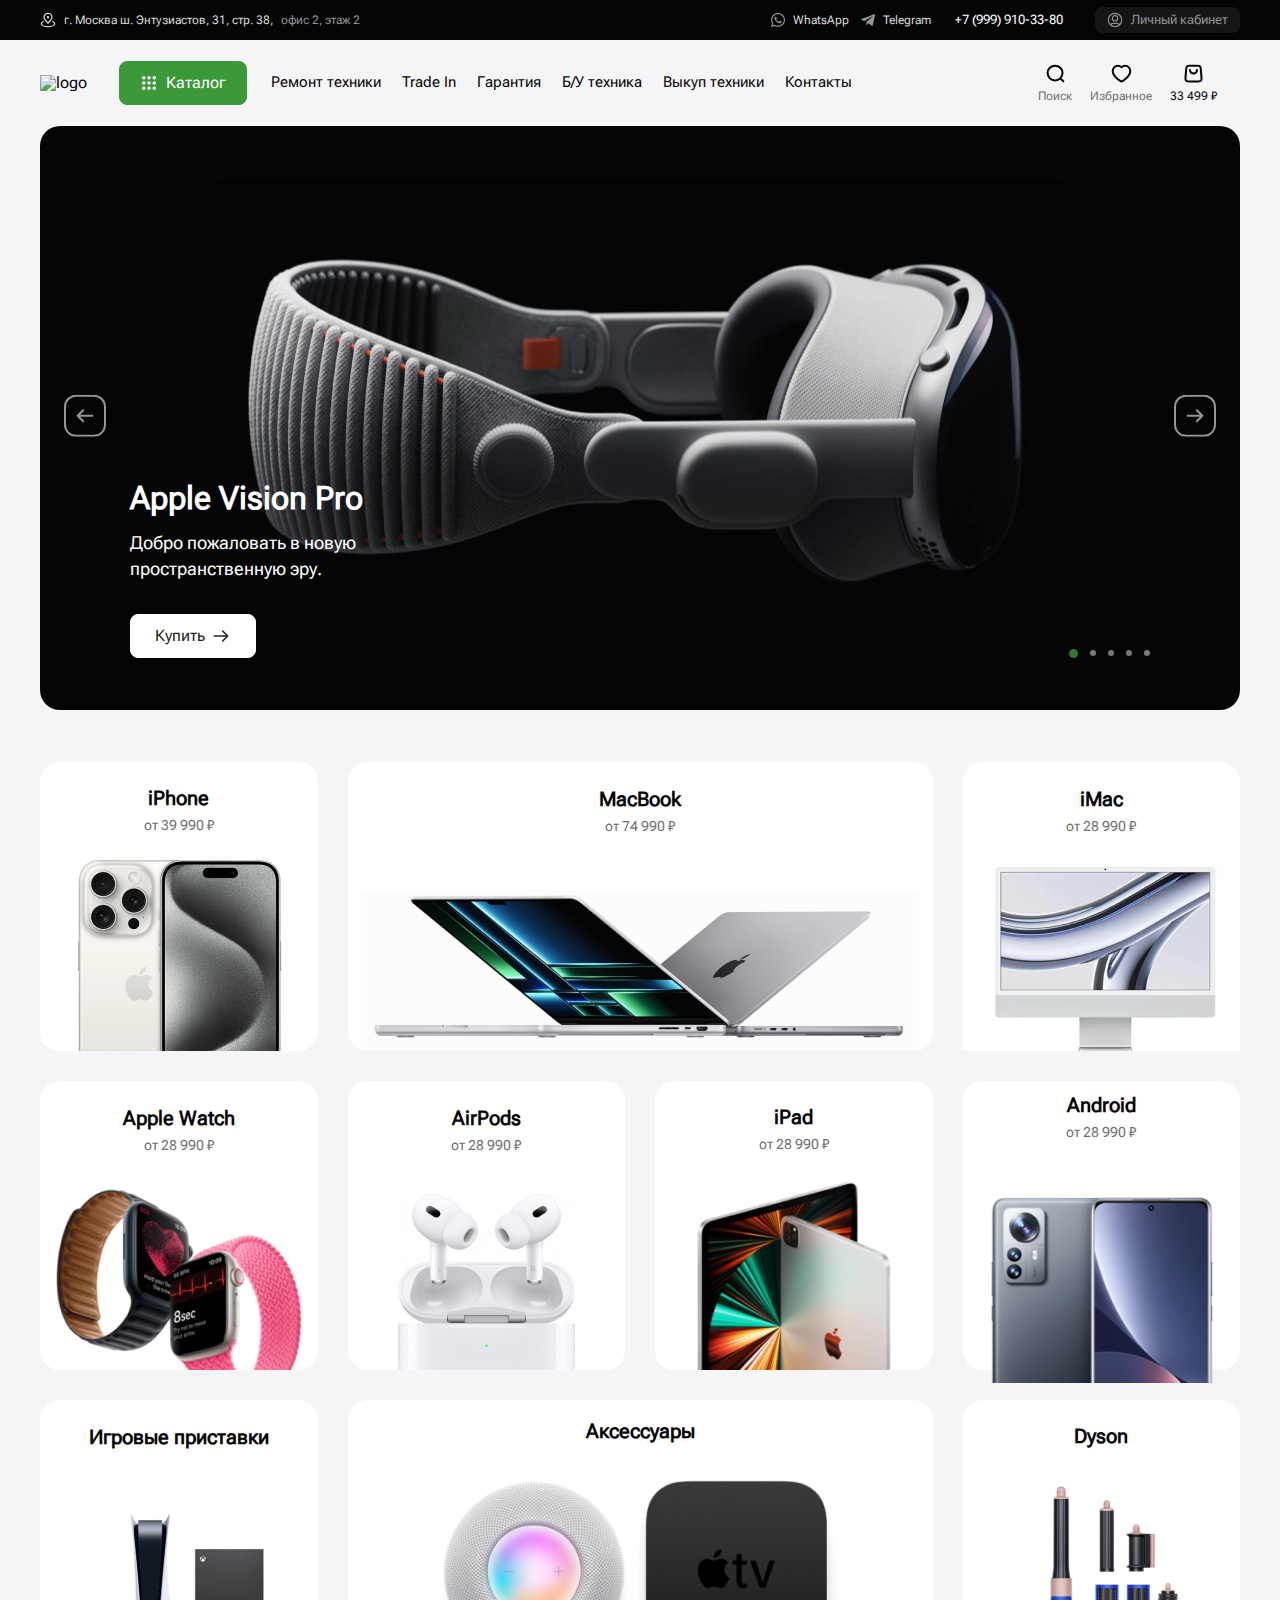
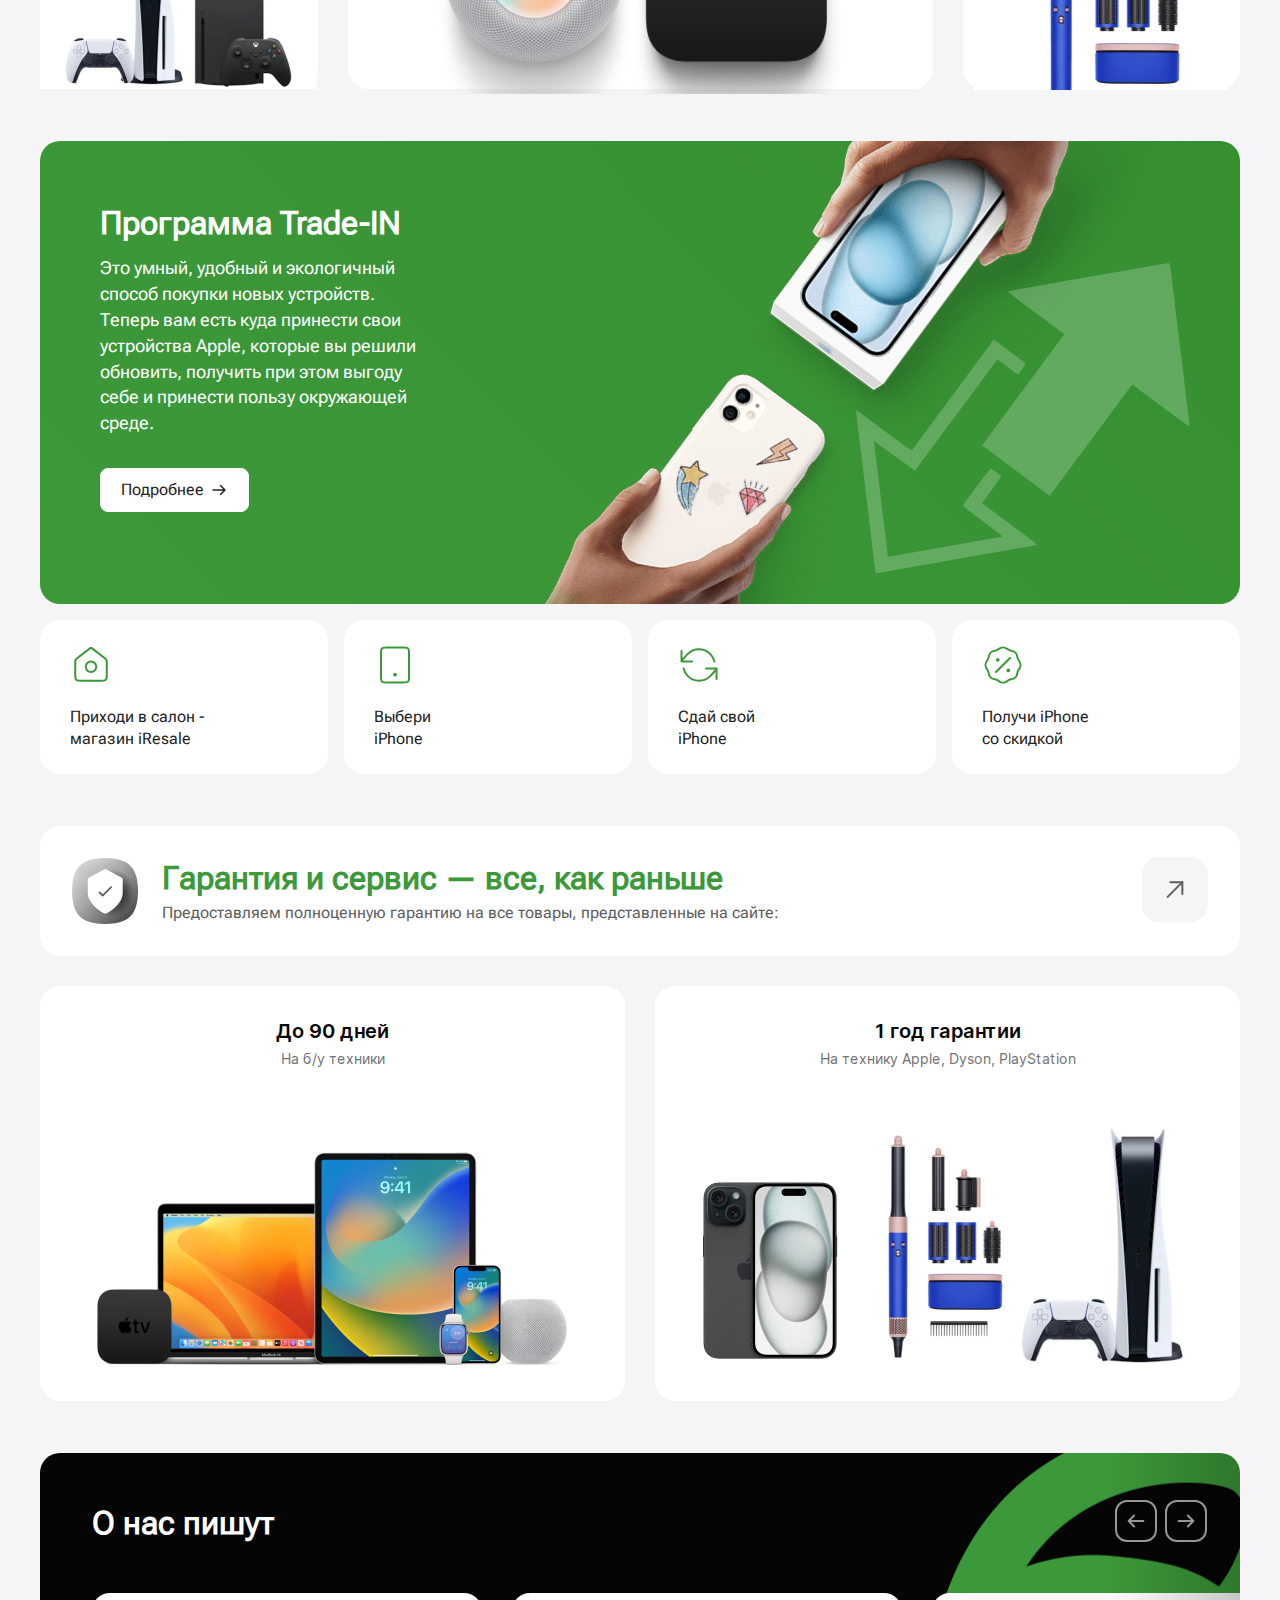
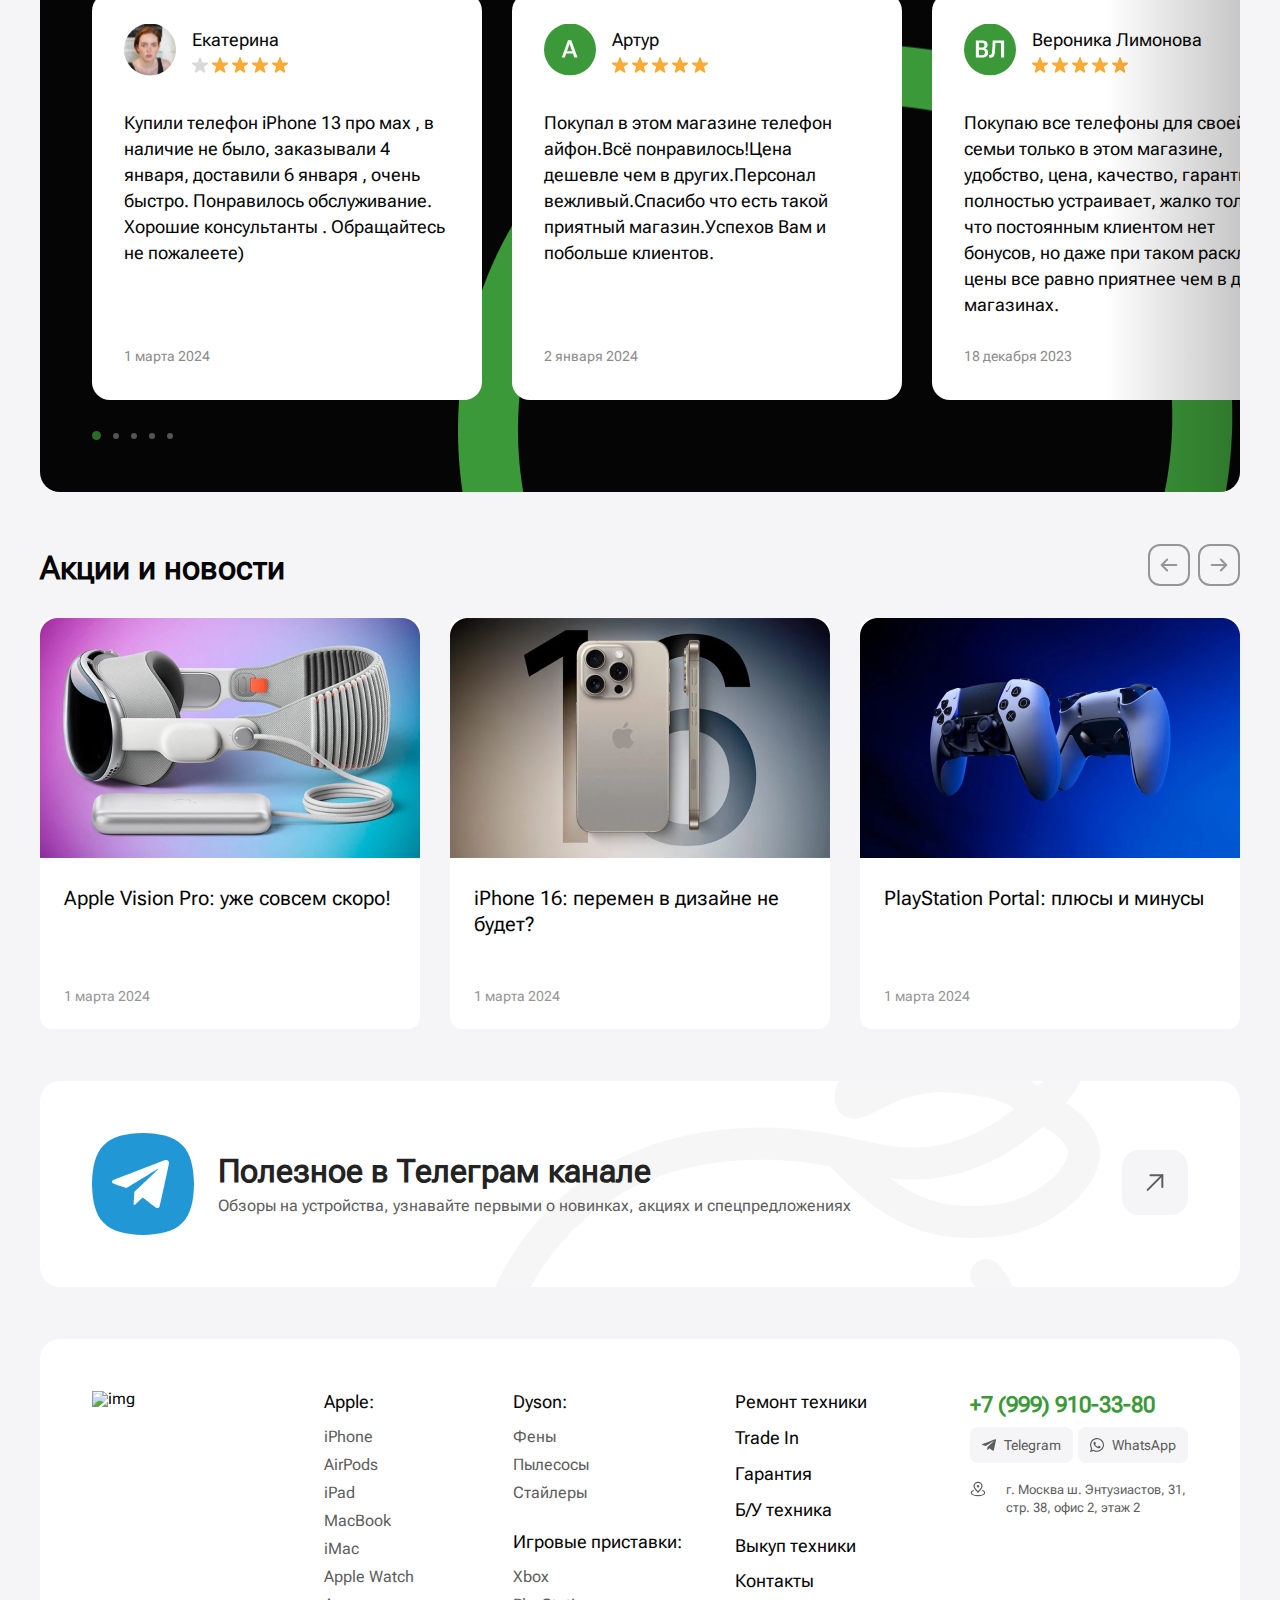
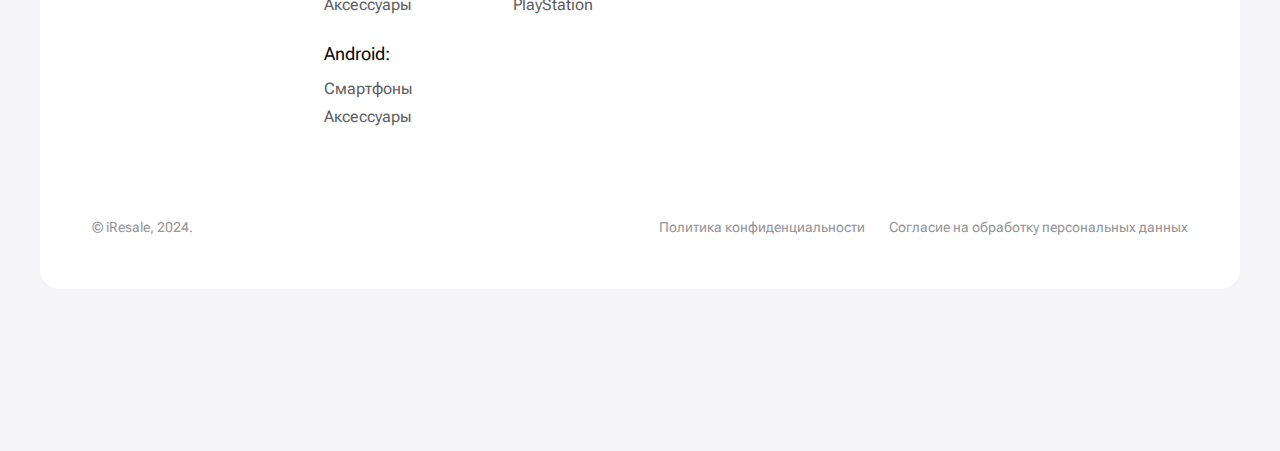
==== commit 4b2f4502: "Update index.html" ====
--- a/index.html
+++ b/index.html
@@ -74,7 +74,7 @@
         <div class="header-bottom__content">
           <nav class="header-bottom__nav">
             <a href="#" class="header-bottom__logo">
-              <img src="./img/header/logo.png" alt="logo" class="header-logo">
+              <img src="./img/header/logo.svg" alt="logo" class="header-logo">
             </a>
             <a href="./catalogMenu.html" class="btn-global header-bottom__btn">
               <svg width="18" height="18" viewBox="0 0 18 18" fill="none" xmlns="http://www.w3.org/2000/svg">
@@ -1407,7 +1407,7 @@
       <div class="footer-content">
         <div class="footer-content__top">
           <a href="#" class="footer-content__logo">
-            <img src="./img/header/logo.png" alt="img">
+            <img src="./img/header/logo.svg" alt="img">
           </a>
           <div class="footer-content__links">
             <div class="footer-content__columns">
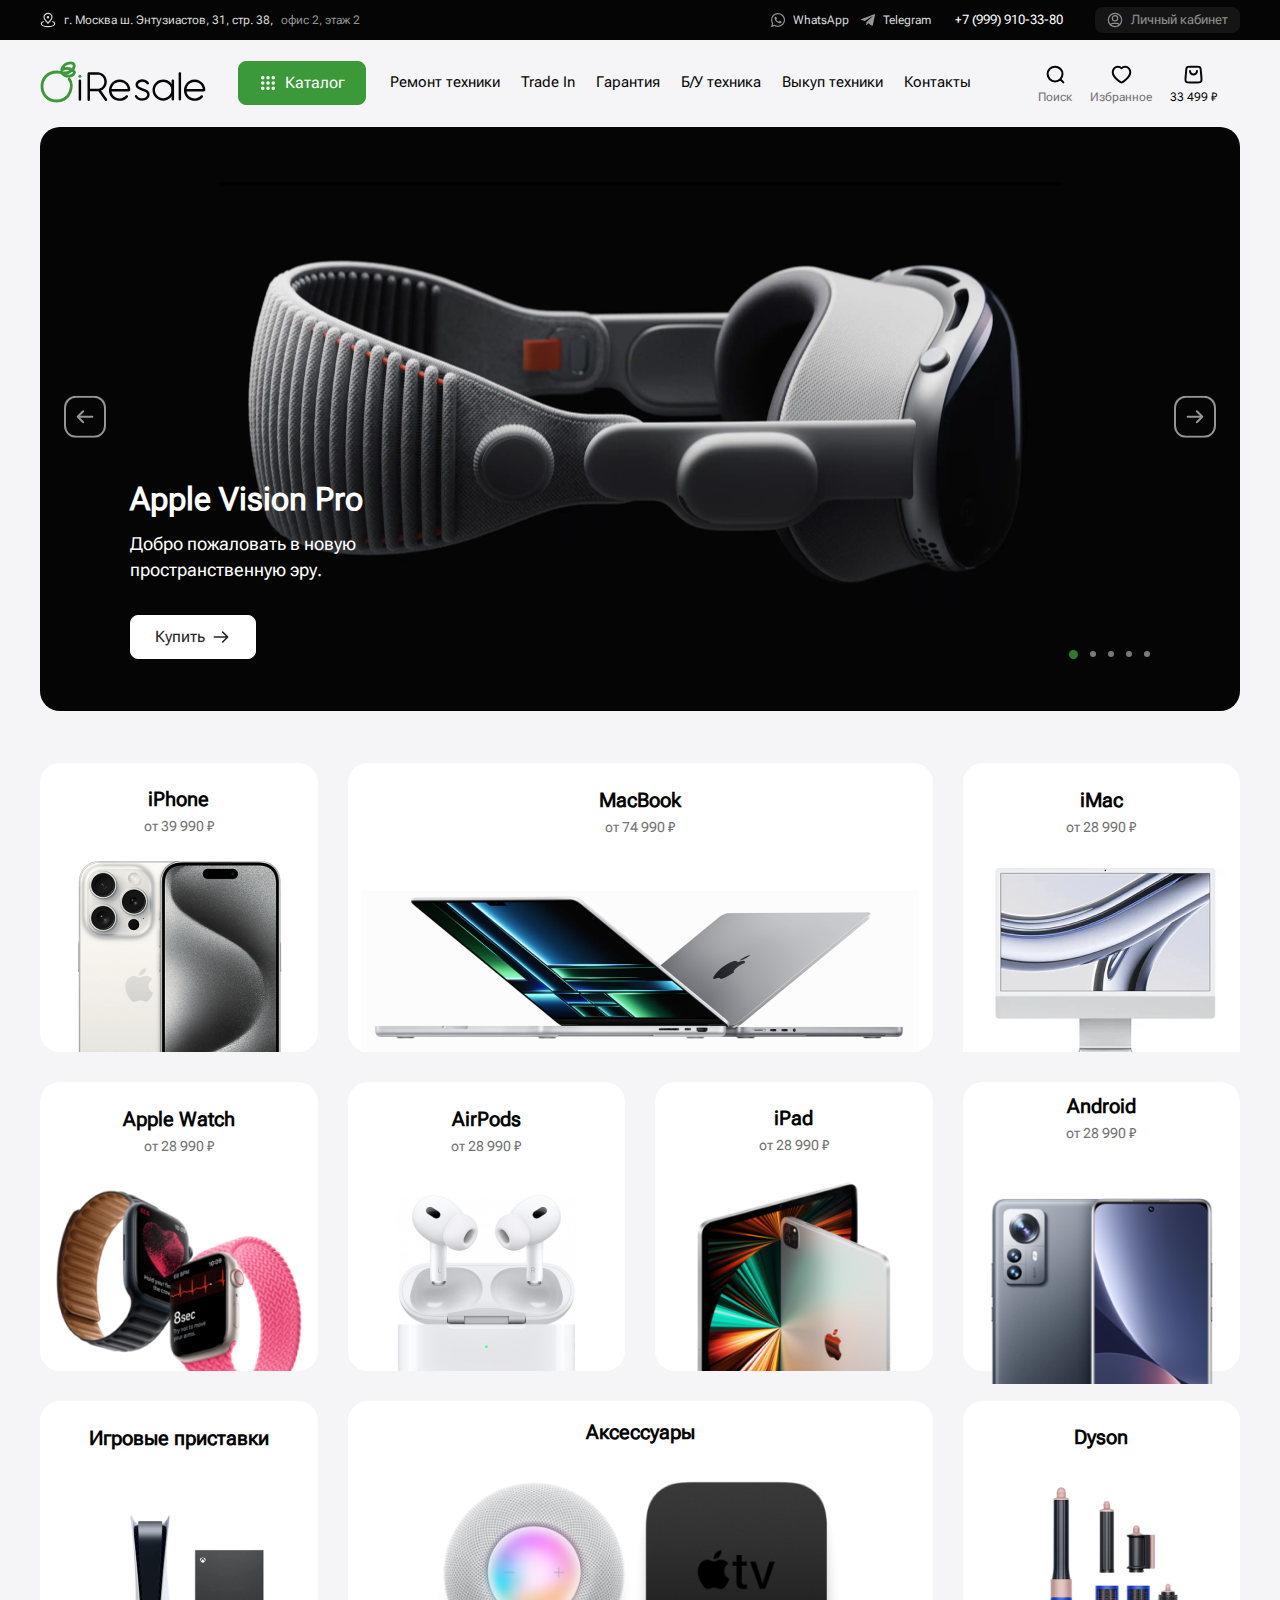
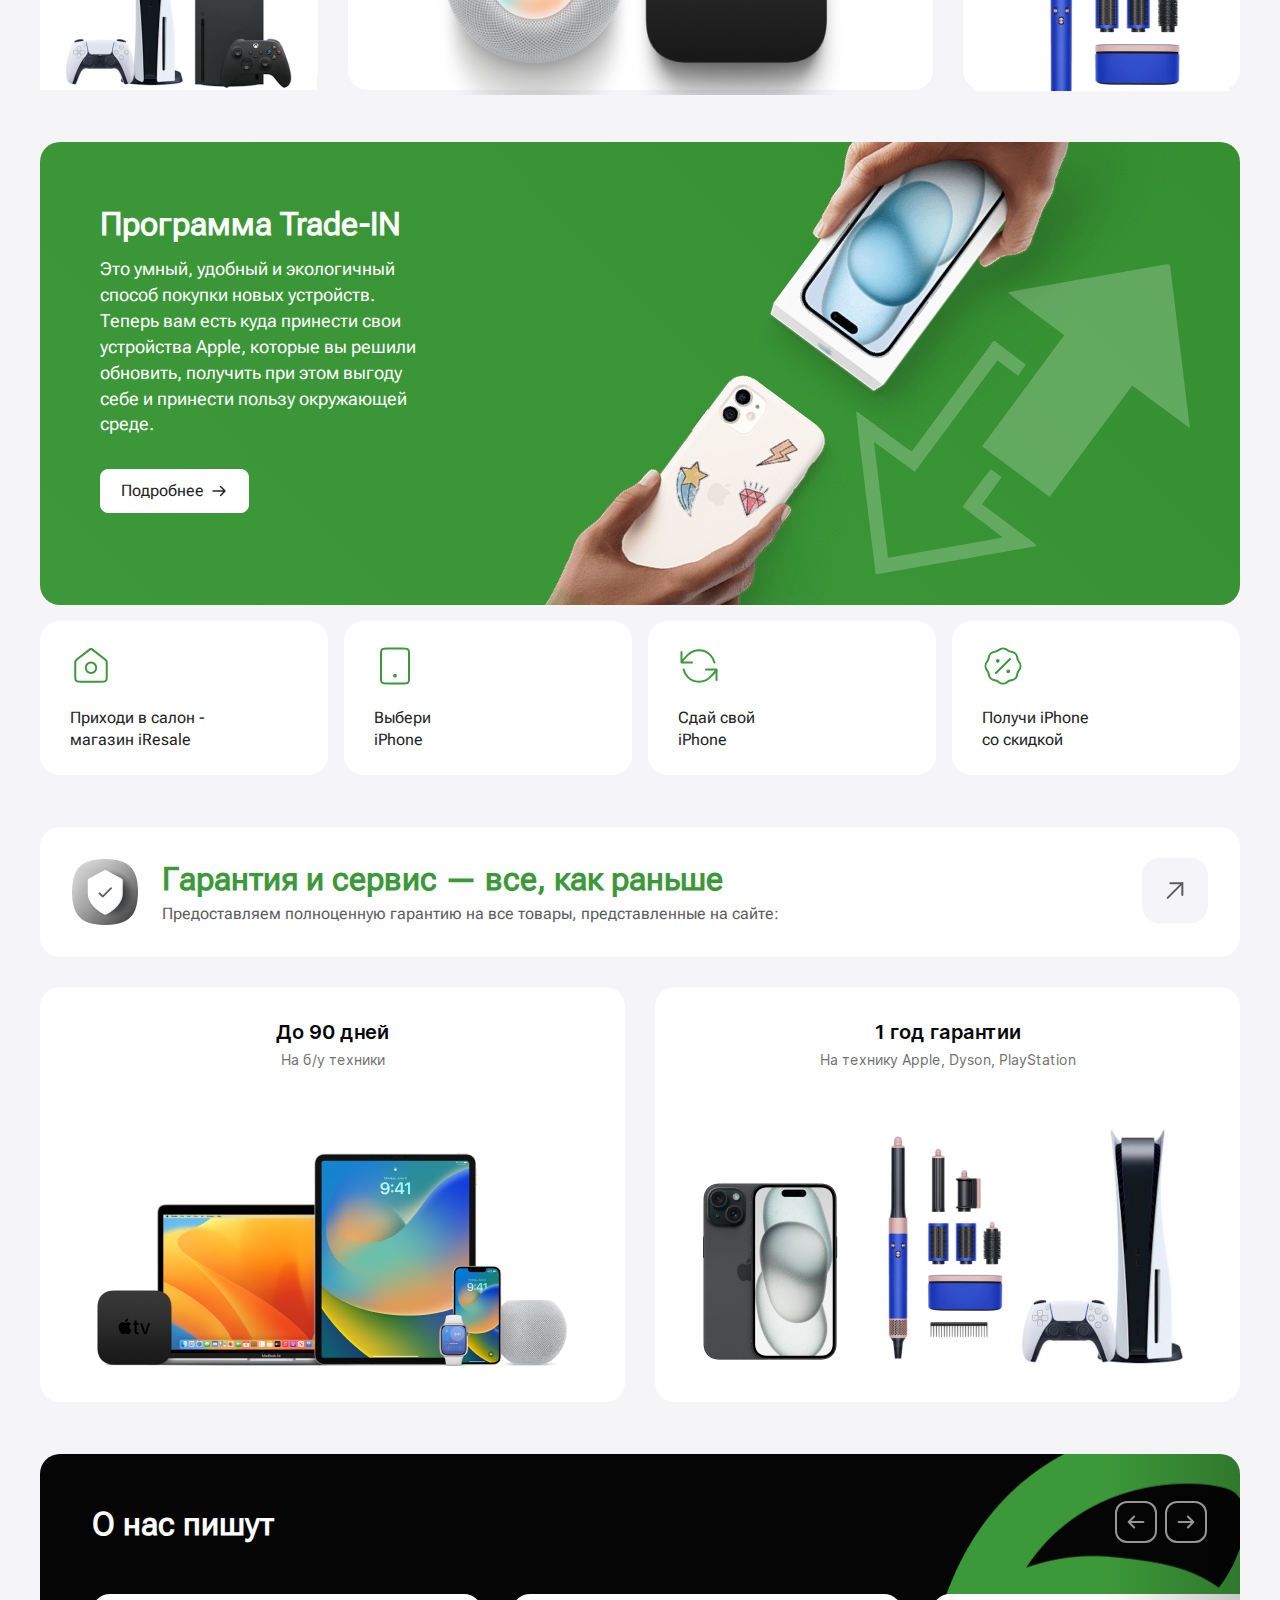
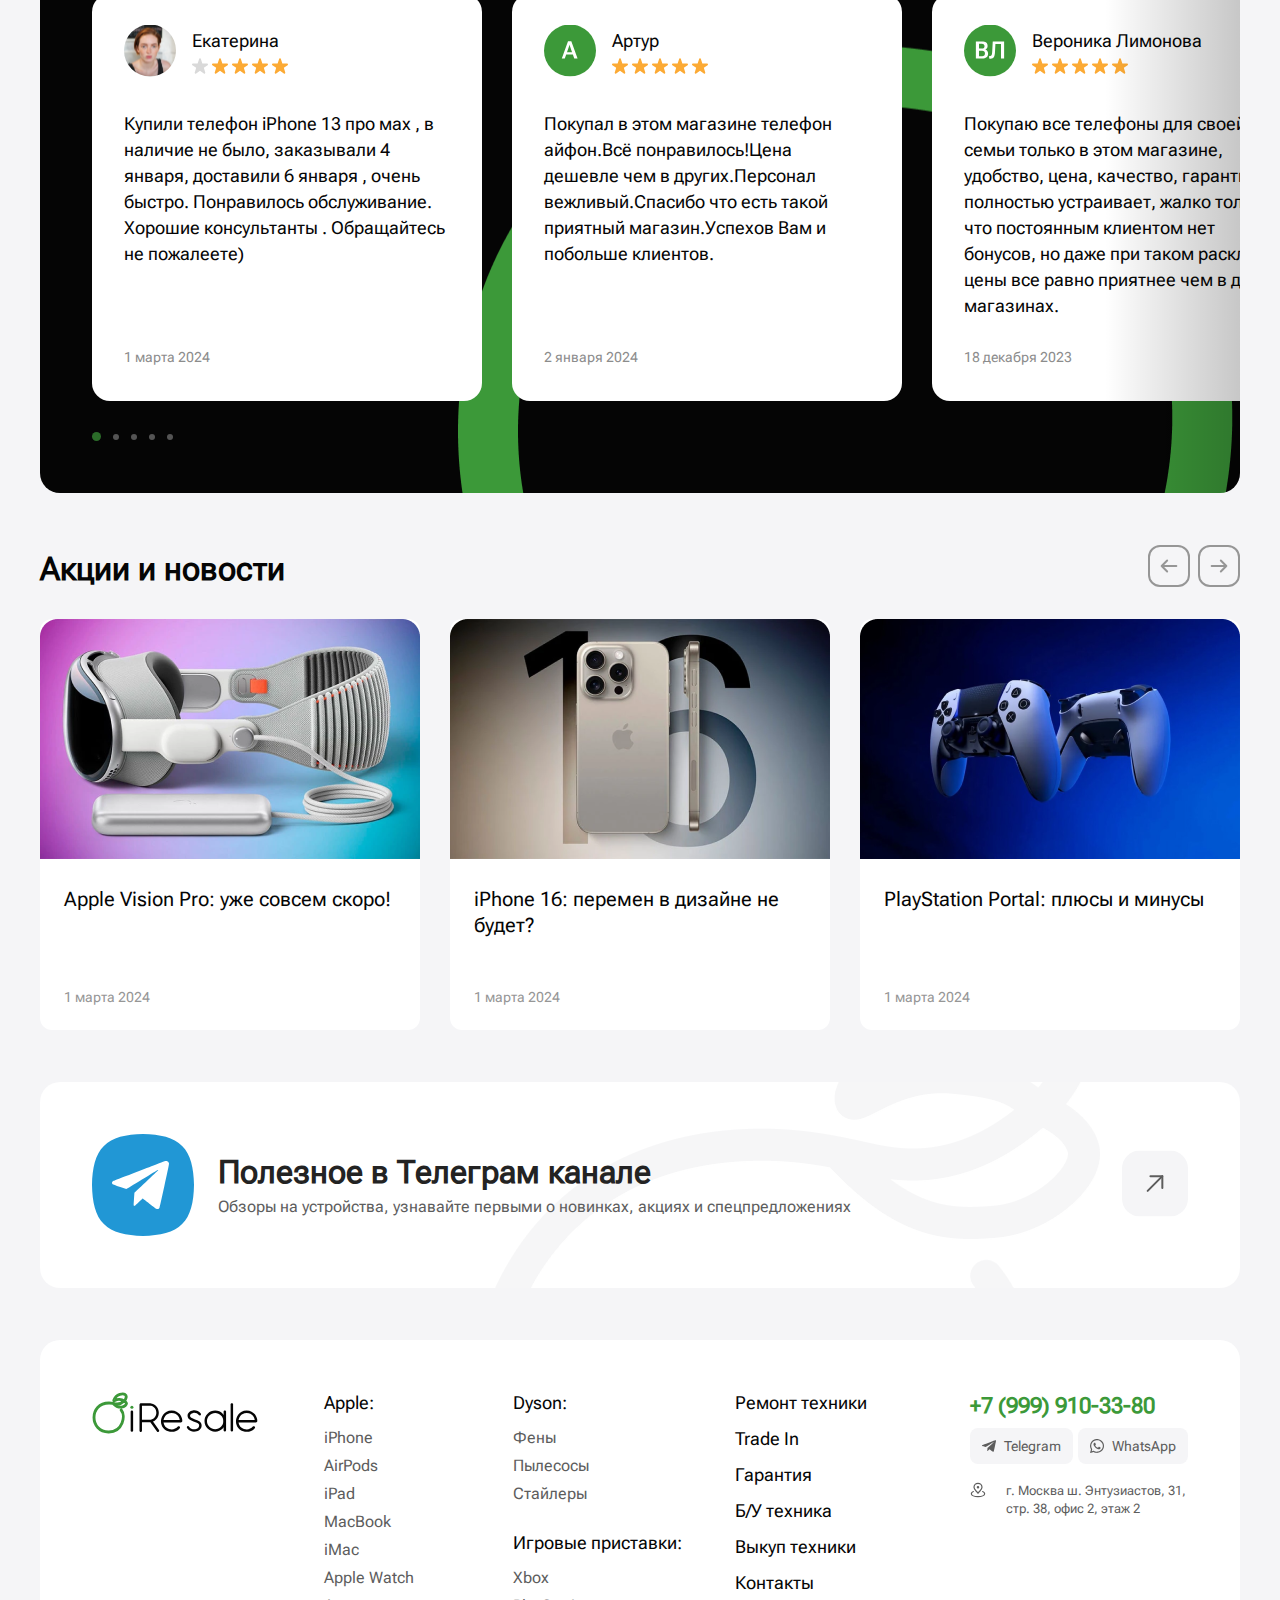
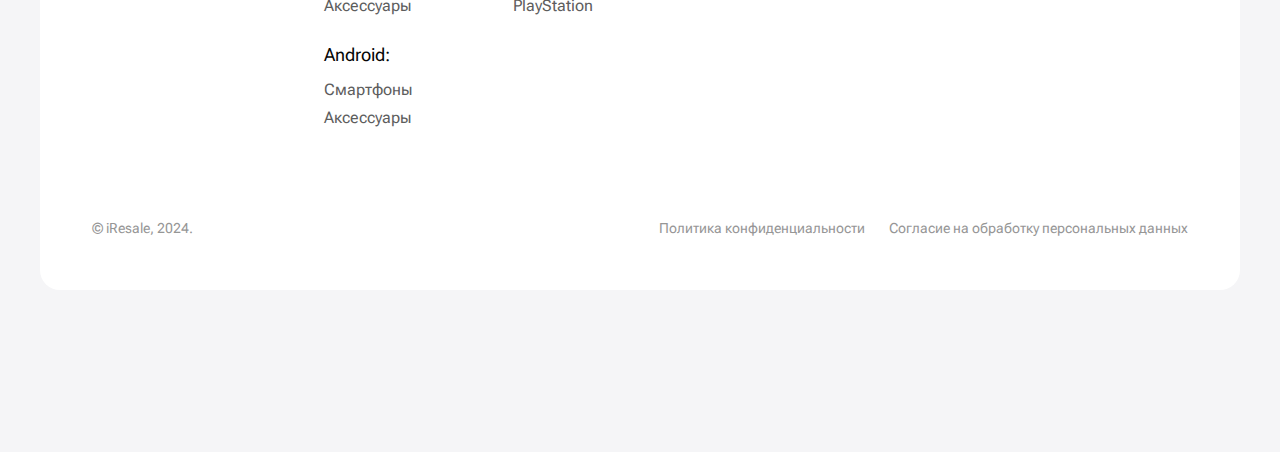
==== commit f2209397: "Update index.html" ====
--- a/index.html
+++ b/index.html
@@ -97,7 +97,7 @@
                 </a>
               </li>
               <li class="header-bottom__item">
-                <a href="#" class="header-bottom__link">
+                <a href="./installmentPlan.html" class="header-bottom__link">
                   Trade In
                 </a>
               </li>
